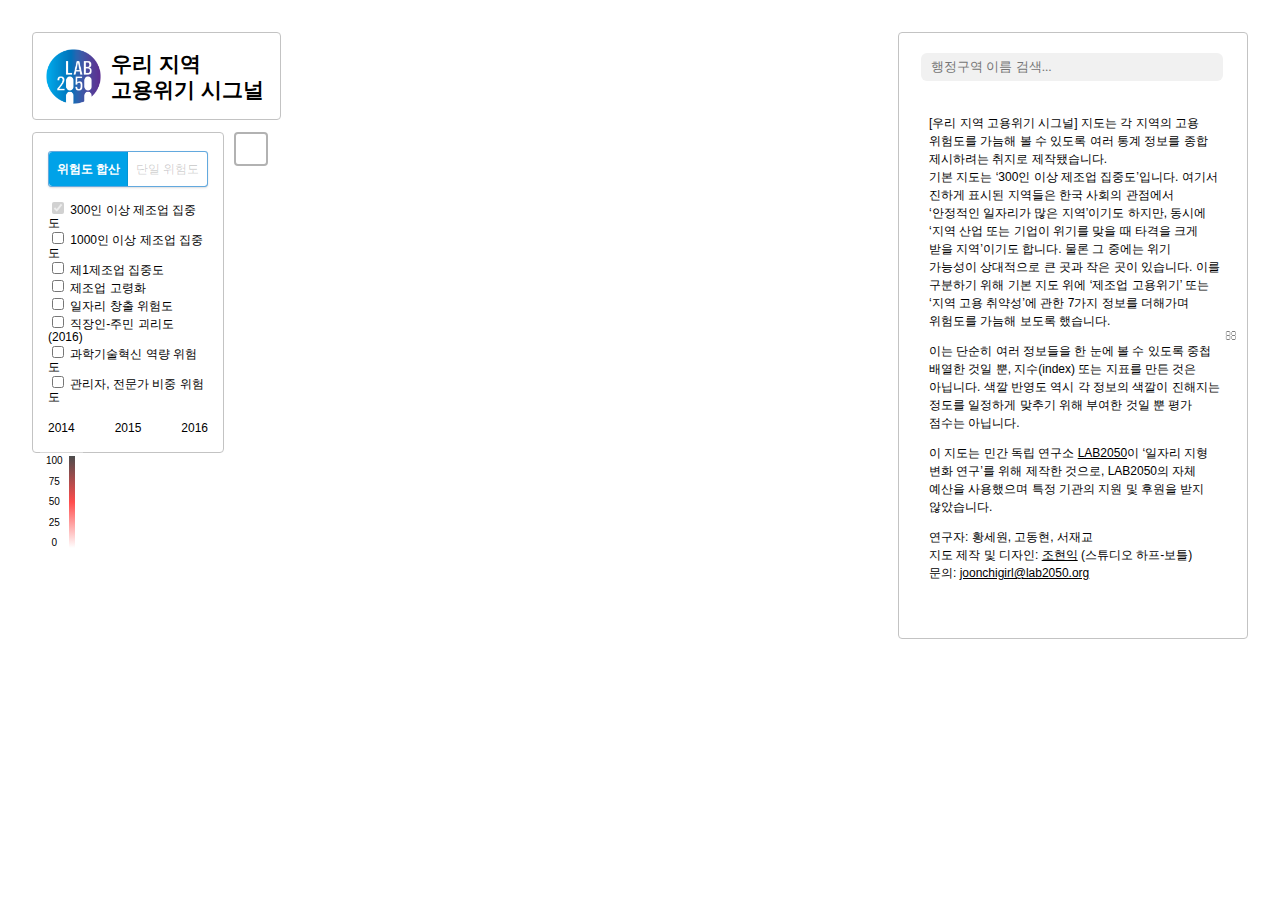
==== index.html @ 28aecf94 "Update index.html" ====
<!doctype html>
<html>
<head>
	<title>우리 지역 고용위기 시그널 - LAB2050</title>

	<!-- meta tag, favicon -->
	<meta charset="utf-8">
	<meta name="viewport" content="width=device-width, initial-scale=1.0, maximum-scale=1.0, user-scalable=no" />
	<meta name="apple-mobile-web-app-capable" content="yes">
	<meta name="mobile-web-app-capable" content="yes">
	<link rel="icon" type="image/png" sizes="32x32" href="@images/favicon/favicon-32x32.png">
	<link rel="icon" type="image/png" sizes="96x96" href="@images/favicon/favicon-96x96.png">
	<link rel="icon" type="image/png" sizes="16x16" href="@images/favicon/favicon-16x16.png">

	<!-- jQuery / jQuery UI 가져오기. -->
	<script src="https://ajax.googleapis.com/ajax/libs/jquery/3.2.1/jquery.min.js"></script>
	<link rel="stylesheet" href="https://ajax.googleapis.com/ajax/libs/jqueryui/1.12.1/themes/smoothness/jquery-ui.css">
	<script src="https://ajax.googleapis.com/ajax/libs/jqueryui/1.12.1/jquery-ui.min.js"></script>
	<!-- plugin for jquery touch ui -->
	<script type="text/javascript" src="js/plugin/jquery-ui-touch-punch.js"></script>

	<!-- D3.js 가져오기. -->
	<script src="https://d3js.org/d3.v4.js"></script>

	<!-- Leaflet.js 가져오기. https://leafletjs.com -->
	<link rel="stylesheet" type="text/css" href="https://unpkg.com/leaflet@1.3.4/dist/leaflet.css" 
		integrity="sha512-puBpdR0798OZvTTbP4A8Ix/l+A4dHDD0DGqYW6RQ+9jxkRFclaxxQb/SJAWZfWAkuyeQUytO7+7N4QKrDh+drA=="
		crossorigin=""/>
		<!-- Make sure you put this AFTER Leaflet's CSS -->
	<script src="https://unpkg.com/leaflet@1.3.4/dist/leaflet.js"
		integrity="sha512-nMMmRyTVoLYqjP9hrbed9S+FzjZHW5gY1TWCHA5ckwXZBadntCNs8kEqAWdrb9O7rxbCaA4lKTIWjDXZxflOcA=="
		crossorigin=""></script>

	<!-- Leaflet Data Visualization Framework 가져오기. https://github.com/humangeo/leaflet-dvf -->
	<!-- <link rel="stylesheet" type="text/css" href="https://cdnjs.cloudflare.com/ajax/libs/leaflet-dvf/0.3.1/css/dvf.css"/> -->
	<script src="https://cdnjs.cloudflare.com/ajax/libs/leaflet-dvf/0.3.1/leaflet-dvf.js"></script>
	<!-- <script src="https://unpkg.com/jsts@1.6.1/dist/jsts.min.js"></script> -->

	<!-- importing webFonts -->
	<link rel="stylesheet" type='text/css' href="https://fonts.googleapis.com/css?family=Noto+Sans+KR">
	<link rel='stylesheet' type='text/css' href='https://spoqa.github.io/spoqa-han-sans/css/SpoqaHanSans-kr.css'>
	<link rel="stylesheet" href="https://use.fontawesome.com/releases/v5.5.0/css/all.css" integrity="sha384-B4dIYHKNBt8Bc12p+WXckhzcICo0wtJAoU8YZTY5qE0Id1GSseTk6S+L3BlXeVIU" crossorigin="anonymous">


	<!-- Semantic-UI -->
	<link rel="stylesheet" type="text/css" href="@Semantic-UI/UI-Menu-master/menu.css">
	<link rel="stylesheet" type="text/css" href="@Semantic-UI/UI-Tab-master/tab.css">
	<link rel="stylesheet" type="text/css" href="@Semantic-UI/UI-Search-master/search.css">
	<link rel="stylesheet" type="text/css" href="@Semantic-UI/UI-Checkbox-master/checkbox.css">
	<link rel="stylesheet" type="text/css" href="@Semantic-UI/UI-Icon-master/icon.css">
	<link rel="stylesheet" type="text/css" href="@Semantic-UI/UI-Modal-2.3.1/modal.css">
	<link rel="stylesheet" type="text/css" href="@Semantic-UI/UI-Dimmer-master/dimmer.css">
	<link rel="stylesheet" type="text/css" href="@Semantic-UI/UI-Transition-master/transition.css">
	<link rel="stylesheet" type="text/css" href="@Semantic-UI/UI-Table-master/table.css">
	<link rel="stylesheet" type="text/css" href="@Semantic-UI/UI-Popup-master/popup.css">

	<script type="text/javascript"  src="@Semantic-UI/UI-Tab-master/tab.js"></script>
	<script type="text/javascript"  src="@Semantic-UI/UI-Search-master/search.js"></script>
	<script type="text/javascript"  src="@Semantic-UI/UI-Checkbox-master/checkbox.js"></script>
	<script type="text/javascript"  src="@Semantic-UI/UI-Modal-2.3.1/modal.js"></script>
	<script type="text/javascript"  src="@Semantic-UI/UI-Dimmer-master/dimmer.js"></script>
	<script type="text/javascript"  src="@Semantic-UI/UI-Transition-master/transition.js"></script>
	<script type="text/javascript"  src="@Semantic-UI/UI-Popup-master/popup.js"></script>


	<!-- local json/css -->
	<link rel="stylesheet" type="text/css" href="css/style.css"/>

	<script type="text/javascript" src="@json_data/scoreLegend.js"></script>
	<script type="text/javascript" src="@json_data/skorea-map-municipal.js"></script>
	<script type="text/javascript" src="@json_data/skorea-map-province.js"></script>
	<script type="text/javascript" src="@json_data/skorea-score-2014.js"></script>
	<script type="text/javascript" src="@json_data/skorea-score-2015.js"></script>
	<script type="text/javascript" src="@json_data/skorea-score-2016.js"></script>


</head>



<body>

	<div id="map_background"></div>

	<a id="site_title" href=""><img src="@images/lab2050_colour.png"/><div>우리 지역 <br>고용위기 시그널</div></a>

	<i class="info circle icon" id="dataLegend_mapNav"></i>
	<i class="setting icon" id="mapNav_popup"></i>

	<div class="ui popup bottom right" id="mapNav">

		<div id="mapLayer">

			<div class="ui two item menu" id="mapLayer_menu">
				<a class="active item" data-tab="multiLayer" id="menu_multiLayer">위험도 합산</a>
				<a class="item" data-tab="singleLayer" id="menu_singleLayer">단일 위험도</a>
			</div>

			<div class="ui segment tab active" id="checkbox_cover" data-tab="multiLayer">
				<div class="ui checkbox disabled" id="checkUI_hiringRate_300">
					<input type="checkbox" id="check_hiringRate_300" checked="checked" disabled="disabled"> 
					<label> 300인 이상 제조업 집중도</label>
				</div>
				<div class="ui checkbox" id="checkUI_hiringRate_1000"> 
					<input type="checkbox" id="check_hiringRate_1000" > 
					<label> 1000인 이상 제조업 집중도</label>
				</div>
				<div class="ui checkbox" id="checkUI_mainIndustryPortion"> 
					<input type="checkbox" id="check_mainIndustryPortion" > 
					<label> 제1제조업 집중도</label>
				</div>
				<div class="ui checkbox" id="checkUI_rateOf20sInIndustry"> 
					<input type="checkbox" id="check_rateOf20sInIndustry" > 
					<label> 제조업 고령화</label>
				</div>
				<div class="ui checkbox" id="checkUI_industryJobCreation"> 
					<input type="checkbox" id="check_industryJobCreation" > 
					<label> 일자리 창출 위험도</label>
				</div>
				<div class="ui checkbox" id="checkUI_incomeRate"> 
					<input type="checkbox" id="check_incomeRate" > 
					<label> 직장인-주민 괴리도(2016)</label>
				</div>
				<div class="ui checkbox" id="checkUI_R_COSTII"> 
					<input type="checkbox" id="check_R_COSTII" > 
					<label> 과학기술혁신 역량 위험도</label>
				</div>
				<div class="ui checkbox" id="checkUI_expertRate"> 
					<input type="checkbox" id="check_expertRate" > 
					<label> 관리자, 전문가 비중 위험도</label>
				</div>
			</div>

			<div class="ui segment tab" id="radioButton_cover" data-tab="singleLayer">
				<div class="ui radio checkbox" id="radioUI_hiringRate_300">
					<input type="radio" name="radioButton" id="radio_hiringRate_300" checked="checked"> 
					<label> 300인 이상 제조업 집중도</label>
				</div>
				<div class="ui radio checkbox" id="radioUI_hiringRate_1000"> 
					<input type="radio" name="radioButton" id="radio_hiringRate_1000"> 
					<label> 1000인 이상 제조업 집중도</label>
				</div>
				<div class="ui radio checkbox" id="radioUI_mainIndustryPortion"> 
					<input type="radio" name="radioButton" id="radio_mainIndustryPortion"> 
					<label> 제1제조업 집중도</label>
				</div>
				<div class="ui radio checkbox" id="radioUI_rateOf20sInIndustry"> 
					<input type="radio" name="radioButton" id="radio_rateOf20sInIndustry"> 
					<label> 제조업 고령화</label>
				</div>
				<div class="ui radio checkbox" id="radioUI_industryJobCreation"> 
					<input type="radio" name="radioButton" id="radio_industryJobCreation"> 
					<label> 일자리 창출 위험도</label>
				</div>
				<div class="ui radio checkbox" id="radioUI_incomeRate"> 
					<input type="radio" name="radioButton" id="radio_incomeRate"> 
					<label> 직장인-주민 괴리도(2016)</label>
				</div>
				<div class="ui radio checkbox" id="radioUI_R_COSTII"> 
					<input type="radio" name="radioButton" id="radio_R_COSTII"> 
					<label> 과학기술혁신 역량 위험도</label>
				</div>
				<div class="ui radio checkbox" id="radioUI_expertRate"> 
					<input type="radio" name="radioButton" id="radio_expertRate"> 
					<label> 관리자, 전문가 비중 위험도</label>
				</div>
			</div>

		</div>


		<div id="mapYear">
			<div id="mapYear_slider"></div>
			<div id="year_integer">
				<div>2014</div> <div>2015</div> <div>2016</div>
			</div>
		</div>
	</div>

	<div class="scoreLegend" id="scoreLegend_multiLayer">
		<div class="score_integer">
			<div>0</div> <div>25</div> <div>50</div> <div>75</div> <div>100</div>
		</div>
		<div class="score_gradient"></div>
	</div>
	<div class="scoreLegend" id="scoreLegend_singleLayer" style="display: none;">
		<div class="score_integer">
			<div>낮은<br>위험</div> <div>높은<br>위험</div>
		</div>
		<div class="score_gradient"></div>
	</div>


	<div id="dataInfo">

		<div class="ui fluid search" id="feature_search">
			<div class="ui icon input">
				<input class="prompt" type="text" id="search_input" name="name" placeholder="행정구역 이름 검색...">
				<i class="search icon" id="search_button"></i>
			</div>
			<div class="results"></div>
		</div>
		<img id="info_gripper" src="@images/Gripper.svg">

		<div id="initialNotice">
			<p>[우리 지역 고용위기 시그널] 지도는 각 지역의 고용 위험도를 가늠해 볼 수 있도록 여러 통계 정보를 종합 제시하려는 취지로 제작됐습니다.<br>
			기본 지도는 ‘300인 이상 제조업 집중도’입니다. 여기서 진하게 표시된 지역들은 한국 사회의 관점에서 ‘안정적인 일자리가 많은 지역’이기도 하지만, 동시에 ‘지역 산업 또는 기업이 위기를 맞을 때 타격을 크게 받을 지역’이기도 합니다. 물론 그 중에는 위기 가능성이 상대적으로 큰 곳과 작은 곳이 있습니다. 이를 구분하기 위해 기본 지도 위에 ‘제조업 고용위기’ 또는 ‘지역 고용 취약성’에 관한 7가지 정보를 더해가며 위험도를 가늠해 보도록 했습니다.</p>
			<p>이는 단순히 여러 정보들을 한 눈에 볼 수 있도록 중첩 배열한 것일 뿐, 지수(index) 또는 지표를 만든 것은 아닙니다. 색깔 반영도 역시 각 정보의 색깔이 진해지는 정도를 일정하게 맞추기 위해 부여한 것일 뿐 평가 점수는 아닙니다.</p>
			<p>이 지도는 민간 독립 연구소 <a class="paragraph_link" href="https://lab2050.org/" target="_blank">LAB2050</a>이 ‘일자리 지형 변화 연구’를 위해 제작한 것으로, LAB2050의 자체 예산을 사용했으며 특정 기관의 지원 및 후원을 받지 않았습니다.
			<p>연구자: 황세원, 고동현, 서재교<br>
				지도 제작 및 디자인: <a class="paragraph_link" href="mailto:workingHyunik@gmail.com">조현익</a> (스튜디오 하프-보틀)<br>
				문의: <a class="paragraph_link" href="mailto:joonchigirl@lab2050.org">joonchigirl@lab2050.org</a></p>
		</div>

		<div class="ui top secondary pointing menu" id="nameContainer" style="display: none">
			<a class="active item" data-tab="municipal" id="municipal_name"></a>
			<a class="item" data-tab="province" id="province_name"></a>
			<a class="right item" id="cancel_selecting">✕</a>
		</div>

		<div class="ui bottom segment active tab" data-tab="municipal" id="result_municipal" style="display: none">
			<div class="basicInfo_storage" id="basicInfo_municipal">
				<div class="basicInfo" id="population_municipal"></div>
				<div class="basicInfo" id="mean_age_municipal"></div>
				<div class="basicInfo" id="workers_municipal"></div>
				<div class="basicInfo" id="mainIndustry_municipal"></div>
				<div class="basicInfo" id="factory_municipal"></div>
			</div>

			<div class="score_storage" id="result_municipal_hiringRate_300"></div>
			<div class="score_storage unlayered" id="result_municipal_hiringRate_1000"></div>
			<div class="score_storage unlayered" id="result_municipal_mainIndustryPortion"></div>
			<div class="score_storage unlayered" id="result_municipal_rateOf20sInIndustry"></div>
			<div class="score_storage unlayered" id="result_municipal_industryJobCreation"></div>
			<div class="score_storage unlayered" id="result_municipal_incomeRate"></div>
			<div class="score_storage unlayered" id="result_municipal_R_COSTII"></div>
			<div class="score_storage unlayered" id="result_municipal_expertRate"></div>

			<div id="score_municipal_total">
				<div class="scoreName">Total</div>
				<div class="score">100.0</div>
				<div class="dataValue"></div>
				<div class="dataName" id="dataLegend_municipal"><i class="info circle icon"> </i>데이터 구성 및 출처</div>
				<div id="description_additional_note"></div>
				<div id="description_municipal_total">* 이 연구는 300인 이상 대기업의 제조업 종사자가 존재하는 지역을 분석하고 있습니다. 지역 내에 해당 기업 사업체가 없을 경우, 연구대상에서 제외했습니다.</div>
			</div>
		</div>

		<div class="ui bottom segment tab" data-tab="province" id="result_province" style="display: none">
			<div class="basicInfo_storage" id="basicInfo_province">
				<div class="basicInfo" id="population_province"></div>
				<div class="basicInfo" id="mean_age_province"></div>
				<div class="basicInfo" id="workers_province"></div>
				<div class="basicInfo" id="mainIndustry_province"></div>
				<div class="basicInfo" id="factory_province"></div>
			</div>

			<div class="score_storage" id="result_province_hiringRate_300"></div>
			<div class="score_storage unlayered" id="result_province_hiringRate_1000"></div>
			<div class="score_storage unlayered" id="result_province_mainIndustryPortion"></div>
			<div class="score_storage unlayered" id="result_province_rateOf20sInIndustry"></div>
			<div class="score_storage unlayered" id="result_province_industryJobCreation"></div>
			<div class="score_storage unlayered" id="result_province_incomeRate"></div>
			<div class="score_storage unlayered" id="result_province_R_COSTII"></div>
			<div class="score_storage unlayered" id="result_province_expertRate"></div>
		</div>

		<img id="info_scrollingTop" src="@images/Scroll_down.svg">

	</div>


	<div class="ui modal" id="dataLegend_modal">
		<i class="close icon"></i>
		<div class="header">데이터 구성 및 출처<a href="https://docs.google.com/spreadsheets/d/1ta1gsoFjL3PcDjd022RgspA7RqGNz6Li9X9sbJwVMD0/edit#gid=0" target="_blank">원데이터 보기</a></div>

		<div class="scrolling content" id="modal_content">
			<div class="data_explanation">
				<p>이 지도는 시군구 단위, 연도별로 데이터를 반영했습니다. 사용된 모든 데이터는 공개적으로 접근 가능한 것입니다.</p>
				<p>① ‘일자리 창출 위험도’ 정보에 사용된 데이터는 통계청 원격프로그램 사용 승인을 통해서 확보했으며, 이 과정에서 통계청으로부터 ‘지역 간 직접 비교가 가능한 수치는 공개하지 말 것’을 요청받았기에 색깔 반영도만 표기했습니다.</p>
				<p>② ‘직장인-주민 괴리도’ 정보에 사용된 데이터는 2016년부터 집계가 시작되었으므로 2014년, 2015년 지도에도 2016년 데이터가 표시됐습니다. </p>
				<p>③ ‘과학기술혁신역량 위험도’에 사용된 데이터는 광역 단위로 반영되었습니다.</p>
				<br>데이터별 자세한 설명 및 출처, 색깔 반영도는 아래와 같습니다. 사용한 원데이터는 <a href="https://docs.google.com/spreadsheets/d/1ta1gsoFjL3PcDjd022RgspA7RqGNz6Li9X9sbJwVMD0/edit#gid=0" target="_blank">이 곳</a>에서 Google Spreadsheet로 확인할 수 있습니다.<br>
			</div>

			<div class="data_explanation" id="singleTable_30degree">
				<h1>300인 이상 제조업 집중도 (기본지도)</h1>
				<div class="explanation_line">
					<div class="explanation_title">원데이터 및 출처</div>
					<div class="explanation"> 
						300인 이상 제조업체 종사자수 / 전체 제조업체 종사자수 (시·군·자치구 기준, %)
						<div class="source">고용노동부, 사업체노동실태현황</div> 
					</div>
				</div>
				<div class="explanation_line">
					<div class="explanation_title">색상 반영도</div>
					<div class="explanation"> 
						<table class="ui unstackable celled collapsing table explanation_table">
							<thead><tr>
								<th>0%</th>
								<th>1%<br>미만</th>
								<th>~2%</th>
								<th>~3%</th>
								<th>~4%</th>
								<th>~5%</th>
								<th>~7.5%</th>
								<th>~10%</th>
								<th>~15%</th>
								<th>~20%</th>
								<th>20%<br>이상</th>
							</tr></thead> 
							<tbody><tr>
								<td style="background-color: hsl(0, 100%, 100%);">0</td>
								<td style="background-color: hsl(0, 100%, 97%);">3</td>
								<td style="background-color: hsl(0, 100%, 94%);">6</td>
								<td style="background-color: hsl(0, 100%, 91%);">9</td>
								<td style="background-color: hsl(0, 100%, 88%);">12</td>
								<td style="background-color: hsl(0, 100%, 85%);">15</td>
								<td style="background-color: hsl(0, 100%, 82%);">18</td>
								<td style="background-color: hsl(0, 100%, 79%);">21</td>
								<td style="background-color: hsl(0, 100%, 76%);">24</td>
								<td style="background-color: hsl(0, 100%, 73%);">27</td>
								<td style="background-color: hsl(0, 100%, 70%);">30</td>
							</tr></tbody> 
						</table>
					</div>
				</div>
				<div class="explanation_line">
					이 지도는 제조업 대기업 고용 의존도가 높은 지역의 고용 위험도를 보여주기 위한 것으로, 그 의존도가 높지 않은 지역의 위험도가 다른 정보들에 의해서 과다하게 나타나지 않도록 ‘300인 이상 제조업 대기업 집중도’의 색깔반영도를 다른 정보의 3배로 반영했습니다.
				</div>
			</div>

			<div class="data_explanation" id="twinTable_30degree">
				<h1>300인 이상 제조업 집중도 (기본지도)</h1>
				<div class="explanation_line">
					<div class="explanation_title">원데이터 및 출처</div>
					<div class="explanation"> 
						300인 이상 제조업체 종사자수 / 전체 제조업체 종사자수 (시·군·자치구 기준, %)
						<div class="source">고용노동부, 사업체노동실태현황</div> 
					</div>
				</div>
				<div class="explanation_line">
					<div class="explanation_title">색상 반영도</div>
					<div class="explanation"> 
						<table class="ui unstackable celled collapsing table explanation_table">
							<thead><tr>
								<th>0%</th>
								<th>1% 미만</th>
								<th>~2%</th>
								<th>~3%</th>
								<th>~4%</th>
								<th>~5%</th>
							</tr></thead> 
							<tbody><tr>
								<td style="background-color: hsl(0, 100%, 100%);">0</td>
								<td style="background-color: hsl(0, 100%, 97%);">3</td>
								<td style="background-color: hsl(0, 100%, 94%);">6</td>
								<td style="background-color: hsl(0, 100%, 91%);">9</td>
								<td style="background-color: hsl(0, 100%, 88%);">12</td>
								<td style="background-color: hsl(0, 100%, 85%);">15</td>
							</tr></tbody> 
						</table>
						<table class="ui unstackable celled collapsing table explanation_table">
							<thead><tr>
								<th>~7.5%</th>
								<th>~10%</th>
								<th>~15%</th>
								<th>~20%</th>
								<th>20% 이상</th>
							</tr></thead> 
							<tbody><tr>
								<td style="background-color: hsl(0, 100%, 82%);">18</td>
								<td style="background-color: hsl(0, 100%, 79%);">21</td>
								<td style="background-color: hsl(0, 100%, 76%);">24</td>
								<td style="background-color: hsl(0, 100%, 73%);">27</td>
								<td style="background-color: hsl(0, 100%, 70%);">30</td>
							</tr></tbody> 
						</table>
					</div>
				</div>
				<div class="explanation_line">
					이 지도는 제조업 대기업 고용 의존도가 높은 지역의 고용 위험도를 보여주기 위한 것으로, 그 의존도가 높지 않은 지역의 위험도가 다른 정보들에 의해서 과다하게 나타나지 않도록 ‘300인 이상 제조업 대기업 집중도’의 색깔반영도를 다른 정보의 3배로 반영했습니다.
				</div>
			</div>
		</div>



	</div>


	<!-- local js/css -->
	<script type="text/javascript" src="js/onLoad.js"></script>
	<script type="text/javascript" src="js/dataLegend_modal.js"></script>
	<script type="text/javascript" src="js/leaflet_script.js"></script>
	<script type="text/javascript" src="js/dataInfo.js"></script>

</body>
</html>
---- @Semantic-UI/UI-Menu-master/menu.css ----
/*
 * # Semantic - Menu
 * http://github.com/semantic-org/semantic-ui/
 *
 *
 * Copyright 2015 Contributor
 * Released under the MIT license
 * http://opensource.org/licenses/MIT
 *
 */


/*******************************
            Standard
*******************************/


/*--------------
      Menu
---------------*/

.ui.menu {
  display: -webkit-box;
  display: -ms-flexbox;
  display: flex;
  margin: 1rem 0em;
  font-family: 'Lato', 'Helvetica Neue', Arial, Helvetica, sans-serif;
  background: #FFFFFF;
  font-weight: normal;
  border: 1px solid rgba(34, 36, 38, 0.15);
  -webkit-box-shadow: 0px 1px 2px 0 rgba(34, 36, 38, 0.15);
          box-shadow: 0px 1px 2px 0 rgba(34, 36, 38, 0.15);
  border-radius: 0.28571429rem;
  min-height: 2.85714286em;
}
.ui.menu:after {
  content: '';
  display: block;
  height: 0px;
  clear: both;
  visibility: hidden;
}
.ui.menu:first-child {
  margin-top: 0rem;
}
.ui.menu:last-child {
  margin-bottom: 0rem;
}

/*--------------
    Sub-Menu
---------------*/

.ui.menu .menu {
  margin: 0em;
}
.ui.menu:not(.vertical) > .menu {
  display: -webkit-box;
  display: -ms-flexbox;
  display: flex;
}

/*--------------
      Item
---------------*/

.ui.menu:not(.vertical) .item {
  display: -webkit-box;
  display: -ms-flexbox;
  display: flex;
  -webkit-box-align: center;
      -ms-flex-align: center;
          align-items: center;
}
.ui.menu .item {
  position: relative;
  vertical-align: middle;
  line-height: 1;
  text-decoration: none;
  -webkit-tap-highlight-color: transparent;
  -webkit-box-flex: 0;
      -ms-flex: 0 0 auto;
          flex: 0 0 auto;
  -webkit-user-select: none;
     -moz-user-select: none;
      -ms-user-select: none;
          user-select: none;
  background: none;
  padding: 0.92857143em 1.14285714em;
  text-transform: none;
  color: rgba(0, 0, 0, 0.2);
  font-weight: normal;
  -webkit-transition: background 0.1s ease, color 0.1s ease, -webkit-box-shadow 0.1s ease;
  transition: background 0.1s ease, color 0.1s ease, -webkit-box-shadow 0.1s ease;
  transition: background 0.1s ease, box-shadow 0.1s ease, color 0.1s ease;
  transition: background 0.1s ease, box-shadow 0.1s ease, color 0.1s ease, -webkit-box-shadow 0.1s ease;
}
.ui.menu > .item:first-child {
  border-radius: 0.28571429rem 0px 0px 0.28571429rem;
}

/* Border */
.ui.menu .item:before {
  position: absolute;
  content: '';
  top: 0%;
  right: 0px;
  height: 100%;
  width: 1px;
  background: rgba(34, 36, 38, 0.1);
}

/*--------------
  Text Content
---------------*/

.ui.menu .text.item > *,
.ui.menu .item > a:not(.ui),
.ui.menu .item > p:only-child {
  -webkit-user-select: text;
     -moz-user-select: text;
      -ms-user-select: text;
          user-select: text;
  line-height: 1.3;
}
.ui.menu .item > p:first-child {
  margin-top: 0;
}
.ui.menu .item > p:last-child {
  margin-bottom: 0;
}

/*--------------
      Icons
---------------*/

.ui.menu .item > i.icon {
  opacity: 0.9;
  float: none;
  margin: 0em 0.35714286em 0em 0em;
}

/*--------------
     Button
---------------*/

.ui.menu:not(.vertical) .item > .button {
  position: relative;
  top: 0em;
  margin: -0.5em 0em;
  padding-bottom: 0.78571429em;
  padding-top: 0.78571429em;
  font-size: 1em;
}

/*----------------
 Grid / Container
-----------------*/

.ui.menu > .grid,
.ui.menu > .container {
  display: -webkit-box;
  display: -ms-flexbox;
  display: flex;
  -webkit-box-align: inherit;
      -ms-flex-align: inherit;
          align-items: inherit;
  -webkit-box-orient: inherit;
  -webkit-box-direction: inherit;
      -ms-flex-direction: inherit;
          flex-direction: inherit;
}

/*--------------
     Inputs
---------------*/

.ui.menu .item > .input {
  width: 100%;
}
.ui.menu:not(.vertical) .item > .input {
  position: relative;
  top: 0em;
  margin: -0.5em 0em;
}
.ui.menu .item > .input input {
  font-size: 1em;
  padding-top: 0.57142857em;
  padding-bottom: 0.57142857em;
}

/*--------------
     Header
---------------*/

.ui.menu .header.item,
.ui.vertical.menu .header.item {
  margin: 0em;
  background: '';
  text-transform: normal;
  font-weight: bold;
}
.ui.vertical.menu .item > .header:not(.ui) {
  margin: 0em 0em 0.5em;
  font-size: 1em;
  font-weight: bold;
}

/*--------------
    Dropdowns
---------------*/


/* Dropdown Icon */
.ui.menu .item > i.dropdown.icon {
  padding: 0em;
  float: right;
  margin: 0em 0em 0em 1em;
}

/* Menu */
.ui.menu .dropdown.item .menu {
  min-width: calc(100% - 1px);
  border-radius: 0em 0em 0.28571429rem 0.28571429rem;
  background: #FFFFFF;
  margin: 0em 0px 0px;
  -webkit-box-shadow: 0px 1px 3px 0px rgba(0, 0, 0, 0.08);
          box-shadow: 0px 1px 3px 0px rgba(0, 0, 0, 0.08);
  -webkit-box-orient: vertical !important;
  -webkit-box-direction: normal !important;
      -ms-flex-direction: column !important;
          flex-direction: column !important;
}

/* Menu Items */
.ui.menu .ui.dropdown .menu > .item {
  margin: 0;
  text-align: left;
  font-size: 1em !important;
  padding: 0.78571429em 1.14285714em !important;
  background: transparent !important;
  color: rgba(0, 0, 0, 0.87) !important;
  text-transform: none !important;
  font-weight: normal !important;
  -webkit-box-shadow: none !important;
          box-shadow: none !important;
  -webkit-transition: none !important;
  transition: none !important;
}
.ui.menu .ui.dropdown .menu > .item:hover {
  background: rgba(0, 0, 0, 0.05) !important;
  color: rgba(0, 0, 0, 0.95) !important;
}
.ui.menu .ui.dropdown .menu > .selected.item {
  background: rgba(0, 0, 0, 0.05) !important;
  color: rgba(0, 0, 0, 0.95) !important;
}
.ui.menu .ui.dropdown .menu > .active.item {
  background: rgba(0, 0, 0, 0.03) !important;
  font-weight: bold !important;
  color: rgba(0, 0, 0, 0.95) !important;
}
.ui.menu .ui.dropdown.item .menu .item:not(.filtered) {
  display: block;
}
.ui.menu .ui.dropdown .menu > .item .icon:not(.dropdown) {
  display: inline-block;
  font-size: 1em !important;
  float: none;
  margin: 0em 0.75em 0em 0em !important;
}

/* Secondary */
.ui.secondary.menu .dropdown.item > .menu,
.ui.text.menu .dropdown.item > .menu {
  border-radius: 0.28571429rem;
  margin-top: 0.35714286em;
}

/* Pointing */
.ui.menu .pointing.dropdown.item .menu {
  margin-top: 0.75em;
}

/* Inverted */
.ui.inverted.menu .search.dropdown.item > .search,
.ui.inverted.menu .search.dropdown.item > .text {
  color: rgba(255, 255, 255, 0.9);
}

/* Vertical */
.ui.vertical.menu .dropdown.item > .icon {
  float: right;
  content: "\f0da";
  margin-left: 1em;
}
.ui.vertical.menu .dropdown.item .menu {
  left: 100%;
  min-width: 0;
  margin: 0em 0em 0em 0em;
  -webkit-box-shadow: 0 1px 3px 0px rgba(0, 0, 0, 0.08);
          box-shadow: 0 1px 3px 0px rgba(0, 0, 0, 0.08);
  border-radius: 0em 0.28571429rem 0.28571429rem 0.28571429rem;
}
.ui.vertical.menu .dropdown.item.upward .menu {
  bottom: 0;
}
.ui.vertical.menu .dropdown.item:not(.upward) .menu {
  top: 0;
}
.ui.vertical.menu .active.dropdown.item {
  border-top-right-radius: 0em;
  border-bottom-right-radius: 0em;
}
.ui.vertical.menu .dropdown.active.item {
  -webkit-box-shadow: none;
          box-shadow: none;
}

/* Evenly Divided */
.ui.item.menu .dropdown .menu .item {
  width: 100%;
}

/*--------------
     Labels
---------------*/

.ui.menu .item > .label {
  background: #999999;
  color: #FFFFFF;
  margin-left: 1em;
  padding: 0.3em 0.78571429em;
}
.ui.vertical.menu .item > .label {
  background: #999999;
  color: #FFFFFF;
  margin-top: -0.15em;
  margin-bottom: -0.15em;
  padding: 0.3em 0.78571429em;
}
.ui.menu .item > .floating.label {
  padding: 0.3em 0.78571429em;
}

/*--------------
     Images
---------------*/

.ui.menu .item > img:not(.ui) {
  display: inline-block;
  vertical-align: middle;
  margin: -0.3em 0em;
  width: 2.5em;
}
.ui.vertical.menu .item > img:not(.ui):only-child {
  display: block;
  max-width: 100%;
  width: auto;
}


/*******************************
          Coupling
*******************************/


/*--------------
     List
---------------*/


/* Menu divider shouldnt apply */
.ui.menu .list .item:before {
  background: none !important;
}

/*--------------
     Sidebar
---------------*/


/* Show vertical dividers below last */
.ui.vertical.sidebar.menu > .item:first-child:before {
  display: block !important;
}
.ui.vertical.sidebar.menu > .item::before {
  top: auto;
  bottom: 0px;
}

/*--------------
    Container
---------------*/

@media only screen and (max-width: 767px) {
  .ui.menu > .ui.container {
    width: 100% !important;
    margin-left: 0em !important;
    margin-right: 0em !important;
  }
}
@media only screen and (min-width: 768px) {
  .ui.menu:not(.secondary):not(.text):not(.tabular):not(.borderless) > .container > .item:not(.right):not(.borderless):first-child {
    border-left: 1px solid rgba(34, 36, 38, 0.1);
  }
}


/*******************************
             States
*******************************/


/*--------------
      Hover
---------------*/

.ui.link.menu .item:hover,
.ui.menu .dropdown.item:hover,
.ui.menu .link.item:hover,
.ui.menu a.item:hover {
  cursor: pointer;
  background: rgba(0, 0, 0, 0.03);
  color: rgba(0, 0, 0, 0.95);
}

/*--------------
     Pressed
---------------*/

.ui.link.menu .item:active,
.ui.menu .link.item:active,
.ui.menu a.item:active {
  background: rgba(0, 0, 0, 0.03);
  color: rgba(0, 0, 0, 0.95);
}

/*--------------
     Active
---------------*/

.ui.menu .active.item {
  background: rgba(0, 0, 0, 0.05);
  color: rgba(0, 0, 0, 0.95);
  font-weight: normal;
  -webkit-box-shadow: none;
          box-shadow: none;
}
.ui.menu .active.item > i.icon {
  opacity: 1;
}

/*--------------
  Active Hover
---------------*/

.ui.menu .active.item:hover,
.ui.vertical.menu .active.item:hover {
  background-color: rgba(0, 0, 0, 0.05);
  color: rgba(0, 0, 0, 0.95);
}

/*--------------
     Disabled
---------------*/

.ui.menu .item.disabled,
.ui.menu .item.disabled:hover {
  cursor: default !important;
  background-color: transparent !important;
  color: rgba(40, 40, 40, 0.3) !important;
}


/*******************************
             Types
*******************************/


/*------------------
Floated Menu / Item
-------------------*/


/* Left Floated */
.ui.menu:not(.vertical) .left.item,
.ui.menu:not(.vertical) :not(.dropdown) > .left.menu {
  display: -webkit-box;
  display: -ms-flexbox;
  display: flex;
  margin-right: auto !important;
}

/* Right Floated */
.ui.menu:not(.vertical) .right.item,
.ui.menu:not(.vertical) .right.menu {
  display: -webkit-box;
  display: -ms-flexbox;
  display: flex;
  margin-left: auto !important;
}

/* Swapped Borders */
.ui.menu .right.item::before,
.ui.menu .right.menu > .item::before {
  right: auto;
  left: 0;
}

/*--------------
    Vertical
---------------*/

.ui.vertical.menu {
  display: block;
  -webkit-box-orient: vertical;
  -webkit-box-direction: normal;
      -ms-flex-direction: column;
          flex-direction: column;
  background: #FFFFFF;
  -webkit-box-shadow: 0px 1px 2px 0 rgba(34, 36, 38, 0.15);
          box-shadow: 0px 1px 2px 0 rgba(34, 36, 38, 0.15);
}

/*--- Item ---*/

.ui.vertical.menu .item {
  display: block;
  background: none;
  border-top: none;
  border-right: none;
}
.ui.vertical.menu > .item:first-child {
  border-radius: 0.28571429rem 0.28571429rem 0px 0px;
}
.ui.vertical.menu > .item:last-child {
  border-radius: 0px 0px 0.28571429rem 0.28571429rem;
}

/*--- Label ---*/

.ui.vertical.menu .item > .label {
  float: right;
  text-align: center;
}

/*--- Icon ---*/

.ui.vertical.menu .item > i.icon {
  width: 1.18em;
  float: right;
  margin: 0em 0em 0em 0.5em;
}
.ui.vertical.menu .item > .label + i.icon {
  float: none;
  margin: 0em 0.5em 0em 0em;
}

/*--- Border ---*/

.ui.vertical.menu .item:before {
  position: absolute;
  content: '';
  top: 0%;
  left: 0px;
  width: 100%;
  height: 1px;
  background: rgba(34, 36, 38, 0.1);
}
.ui.vertical.menu .item:first-child:before {
  display: none !important;
}

/*--- Sub Menu ---*/

.ui.vertical.menu .item > .menu {
  margin: 0.5em -1.14285714em 0em;
}
.ui.vertical.menu .menu .item {
  background: none;
  padding: 0.5em 1.33333333em;
  font-size: 0.85714286em;
  color: rgba(0, 0, 0, 0.5);
}
.ui.vertical.menu .item .menu a.item:hover,
.ui.vertical.menu .item .menu .link.item:hover {
  color: rgba(0, 0, 0, 0.85);
}
.ui.vertical.menu .menu .item:before {
  display: none;
}

/* Vertical Active */
.ui.vertical.menu .active.item {
  background: rgba(0, 0, 0, 0.05);
  border-radius: 0em;
  -webkit-box-shadow: none;
          box-shadow: none;
}
.ui.vertical.menu > .active.item:first-child {
  border-radius: 0.28571429rem 0.28571429rem 0em 0em;
}
.ui.vertical.menu > .active.item:last-child {
  border-radius: 0em 0em 0.28571429rem 0.28571429rem;
}
.ui.vertical.menu > .active.item:only-child {
  border-radius: 0.28571429rem;
}
.ui.vertical.menu .active.item .menu .active.item {
  border-left: none;
}
.ui.vertical.menu .item .menu .active.item {
  background-color: transparent;
  font-weight: bold;
  color: rgba(0, 0, 0, 0.95);
}

/*--------------
     Tabular
---------------*/

.ui.tabular.menu {
  border-radius: 0em;
  -webkit-box-shadow: none !important;
          box-shadow: none !important;
  border: none;
  background: none transparent;
  border-bottom: 1px solid #D4D4D5;
}
.ui.tabular.fluid.menu {
  width: calc(100% +  2px ) !important;
}
.ui.tabular.menu .item {
  background: transparent;
  border-bottom: none;
  border-left: 1px solid transparent;
  border-right: 1px solid transparent;
  border-top: 2px solid transparent;
  padding: 0.92857143em 1.42857143em;
  color: rgba(0, 0, 0, 0.87);
}
.ui.tabular.menu .item:before {
  display: none;
}

/* Hover */
.ui.tabular.menu .item:hover {
  background-color: transparent;
  color: rgba(0, 0, 0, 0.8);
}

/* Active */
.ui.tabular.menu .active.item {
  background: none #FFFFFF;
  color: rgba(0, 0, 0, 0.95);
  border-top-width: 1px;
  border-color: #D4D4D5;
  font-weight: bold;
  margin-bottom: -1px;
  -webkit-box-shadow: none;
          box-shadow: none;
  border-radius: 0.28571429rem 0.28571429rem 0px 0px !important;
}

/* Coupling with segment for attachment */
.ui.tabular.menu + .attached:not(.top).segment,
.ui.tabular.menu + .attached:not(.top).segment + .attached:not(.top).segment {
  border-top: none;
  margin-left: 0px;
  margin-top: 0px;
  margin-right: 0px;
  width: 100%;
}
.top.attached.segment + .ui.bottom.tabular.menu {
  position: relative;
  width: calc(100% +  2px );
  left: -1px;
}

/* Bottom Vertical Tabular */
.ui.bottom.tabular.menu {
  background: none transparent;
  border-radius: 0em;
  -webkit-box-shadow: none !important;
          box-shadow: none !important;
  border-bottom: none;
  border-top: 1px solid #D4D4D5;
}
.ui.bottom.tabular.menu .item {
  background: none;
  border-left: 1px solid transparent;
  border-right: 1px solid transparent;
  border-bottom: 1px solid transparent;
  border-top: none;
}
.ui.bottom.tabular.menu .active.item {
  background: none #FFFFFF;
  color: rgba(0, 0, 0, 0.95);
  border-color: #D4D4D5;
  margin: -1px 0px 0px 0px;
  border-radius: 0px 0px 0.28571429rem 0.28571429rem !important;
}

/* Vertical Tabular (Left) */
.ui.vertical.tabular.menu {
  background: none transparent;
  border-radius: 0em;
  -webkit-box-shadow: none !important;
          box-shadow: none !important;
  border-bottom: none;
  border-right: 1px solid #D4D4D5;
}
.ui.vertical.tabular.menu .item {
  background: none;
  border-left: 1px solid transparent;
  border-bottom: 1px solid transparent;
  border-top: 1px solid transparent;
  border-right: none;
}
.ui.vertical.tabular.menu .active.item {
  background: none #FFFFFF;
  color: rgba(0, 0, 0, 0.95);
  border-color: #D4D4D5;
  margin: 0px -1px 0px 0px;
  border-radius: 0.28571429rem 0px 0px 0.28571429rem !important;
}

/* Vertical Right Tabular */
.ui.vertical.right.tabular.menu {
  background: none transparent;
  border-radius: 0em;
  -webkit-box-shadow: none !important;
          box-shadow: none !important;
  border-bottom: none;
  border-right: none;
  border-left: 1px solid #D4D4D5;
}
.ui.vertical.right.tabular.menu .item {
  background: none;
  border-right: 1px solid transparent;
  border-bottom: 1px solid transparent;
  border-top: 1px solid transparent;
  border-left: none;
}
.ui.vertical.right.tabular.menu .active.item {
  background: none #FFFFFF;
  color: rgba(0, 0, 0, 0.95);
  border-color: #D4D4D5;
  margin: 0px 0px 0px -1px;
  border-radius: 0px 0.28571429rem 0.28571429rem 0px !important;
}

/* Dropdown */
.ui.tabular.menu .active.dropdown.item {
  margin-bottom: 0px;
  border-left: 1px solid transparent;
  border-right: 1px solid transparent;
  border-top: 2px solid transparent;
  border-bottom: none;
}

/*--------------
   Pagination
---------------*/

.ui.pagination.menu {
  margin: 0em;
  display: -webkit-inline-box;
  display: -ms-inline-flexbox;
  display: inline-flex;
  vertical-align: middle;
}
.ui.pagination.menu .item:last-child {
  border-radius: 0em 0.28571429rem 0.28571429rem 0em;
}
.ui.compact.menu .item:last-child {
  border-radius: 0em 0.28571429rem 0.28571429rem 0em;
}
.ui.pagination.menu .item:last-child:before {
  display: none;
}
.ui.pagination.menu .item {
  min-width: 3em;
  text-align: center;
}
.ui.pagination.menu .icon.item i.icon {
  vertical-align: top;
}

/* Active */
.ui.pagination.menu .active.item {
  border-top: none;
  padding-top: 0.92857143em;
  background-color: rgba(0, 0, 0, 0.05);
  color: rgba(0, 0, 0, 0.95);
  -webkit-box-shadow: none;
          box-shadow: none;
}

/*--------------
   Secondary
---------------*/

.ui.secondary.menu {
  background: none;
  margin-left: -0.35714286em;
  margin-right: -0.35714286em;
  border-radius: 0em;
  border: none;
  -webkit-box-shadow: none;
          box-shadow: none;
}

/* Item */
.ui.secondary.menu .item {
  -ms-flex-item-align: center;
      align-self: center;
  -webkit-box-shadow: none;
          box-shadow: none;
  border: none;
  padding: 0.78571429em 0.92857143em;
  margin: 0em 0.35714286em;
  background: none;
  -webkit-transition: color 0.1s ease;
  transition: color 0.1s ease;
  border-radius: 0.28571429rem;
}

/* No Divider */
.ui.secondary.menu .item:before {
  display: none !important;
}

/* Header */
.ui.secondary.menu .header.item {
  border-radius: 0em;
  border-right: none;
  background: none transparent;
}

/* Image */
.ui.secondary.menu .item > img:not(.ui) {
  margin: 0em;
}

/* Hover */
.ui.secondary.menu .dropdown.item:hover,
.ui.secondary.menu .link.item:hover,
.ui.secondary.menu a.item:hover {
  background: rgba(0, 0, 0, 0.05);
  color: rgba(0, 0, 0, 0.95);
}

/* Active */
.ui.secondary.menu .active.item {
  -webkit-box-shadow: none;
          box-shadow: none;
  background: rgba(0, 0, 0, 0.05);
  color: rgba(0, 0, 0, 0.95);
  border-radius: 0.28571429rem;
}

/* Active Hover */
.ui.secondary.menu .active.item:hover {
  -webkit-box-shadow: none;
          box-shadow: none;
  background: rgba(0, 0, 0, 0.05);
  color: rgba(0, 0, 0, 0.95);
}

/* Inverted */
.ui.secondary.inverted.menu .link.item,
.ui.secondary.inverted.menu a.item {
  color: rgba(255, 255, 255, 0.7) !important;
}
.ui.secondary.inverted.menu .dropdown.item:hover,
.ui.secondary.inverted.menu .link.item:hover,
.ui.secondary.inverted.menu a.item:hover {
  background: rgba(255, 255, 255, 0.08);
  color: #ffffff !important;
}
.ui.secondary.inverted.menu .active.item {
  background: rgba(255, 255, 255, 0.15);
  color: #ffffff !important;
}

/* Fix item margins */
.ui.secondary.item.menu {
  margin-left: 0em;
  margin-right: 0em;
}
.ui.secondary.item.menu .item:last-child {
  margin-right: 0em;
}
.ui.secondary.attached.menu {
  -webkit-box-shadow: none;
          box-shadow: none;
}

/* Sub Menu */
.ui.vertical.secondary.menu .item:not(.dropdown) > .menu {
  margin: 0em -0.92857143em;
}
.ui.vertical.secondary.menu .item:not(.dropdown) > .menu > .item {
  margin: 0em;
  padding: 0.5em 1.33333333em;
}

/*---------------------
   Secondary Vertical
-----------------------*/

.ui.secondary.vertical.menu > .item {
  border: none;
  margin: 0em 0em 0.35714286em;
  border-radius: 0.28571429rem !important;
}
.ui.secondary.vertical.menu > .header.item {
  border-radius: 0em;
}

/* Sub Menu */
.ui.vertical.secondary.menu .item > .menu .item {
  background-color: transparent;
}

/* Inverted */
.ui.secondary.inverted.menu {
  background-color: transparent;
}

/*---------------------
   Secondary Pointing
-----------------------*/

.ui.secondary.pointing.menu {
  margin-left: 0em;
  margin-right: 0em;
  border-bottom: 2px solid rgba(34, 36, 38, 0.15);
}
.ui.secondary.pointing.menu .item {
  border-bottom-color: transparent;
  border-bottom-style: solid;
  border-radius: 0em;
  -ms-flex-item-align: end;
      align-self: flex-end;
  margin: 0em 0em -2px;
  padding: 0.85714286em 1.14285714em;
  border-bottom-width: 2px;
  -webkit-transition: color 0.1s ease;
  transition: color 0.1s ease;
}

/* Item Types */
.ui.secondary.pointing.menu .header.item {
  color: rgba(0, 0, 0, 0.85) !important;
}
.ui.secondary.pointing.menu .text.item {
  -webkit-box-shadow: none !important;
          box-shadow: none !important;
}
.ui.secondary.pointing.menu .item:after {
  display: none;
}

/* Hover */
.ui.secondary.pointing.menu .dropdown.item:hover,
.ui.secondary.pointing.menu .link.item:hover,
.ui.secondary.pointing.menu a.item:hover {
  background-color: transparent;
  color: rgba(0, 0, 0, 0.87);
}

/* Pressed */
.ui.secondary.pointing.menu .dropdown.item:active,
.ui.secondary.pointing.menu .link.item:active,
.ui.secondary.pointing.menu a.item:active {
  background-color: transparent;
  border-color: rgba(34, 36, 38, 0.15);
}

/* Active */
.ui.secondary.pointing.menu .active.item {
  background-color: transparent;
  -webkit-box-shadow: none;
          box-shadow: none;
  border-color: #1B1C1D;
  font-weight: bold;
  color: rgba(0, 0, 0, 0.95);
}

/* Active Hover */
.ui.secondary.pointing.menu .active.item:hover {
  border-color: #1B1C1D;
  color: rgba(0, 0, 0, 0.95);
}

/* Active Dropdown */
.ui.secondary.pointing.menu .active.dropdown.item {
  border-color: transparent;
}

/* Vertical Pointing */
.ui.secondary.vertical.pointing.menu {
  border-bottom-width: 0px;
  border-right-width: 2px;
  border-right-style: solid;
  border-right-color: rgba(34, 36, 38, 0.15);
}
.ui.secondary.vertical.pointing.menu .item {
  border-bottom: none;
  border-right-style: solid;
  border-right-color: transparent;
  border-radius: 0em !important;
  margin: 0em -2px 0em 0em;
  border-right-width: 2px;
}

/* Vertical Active */
.ui.secondary.vertical.pointing.menu .active.item {
  border-color: #1B1C1D;
}

/* Inverted */
.ui.secondary.inverted.pointing.menu {
  border-color: rgba(255, 255, 255, 0.1);
}
.ui.secondary.inverted.pointing.menu {
  border-width: 2px;
  border-color: rgba(34, 36, 38, 0.15);
}
.ui.secondary.inverted.pointing.menu .item {
  color: rgba(255, 255, 255, 0.9);
}
.ui.secondary.inverted.pointing.menu .header.item {
  color: #FFFFFF !important;
}

/* Hover */
.ui.secondary.inverted.pointing.menu .link.item:hover,
.ui.secondary.inverted.pointing.menu a.item:hover {
  color: rgba(0, 0, 0, 0.95);
}

/* Active */
.ui.secondary.inverted.pointing.menu .active.item {
  border-color: #FFFFFF;
  color: #ffffff;
}

/*--------------
    Text Menu
---------------*/

.ui.text.menu {
  background: none transparent;
  border-radius: 0px;
  -webkit-box-shadow: none;
          box-shadow: none;
  border: none;
  margin: 1em -0.5em;
}
.ui.text.menu .item {
  border-radius: 0px;
  -webkit-box-shadow: none;
          box-shadow: none;
  -ms-flex-item-align: center;
      align-self: center;
  margin: 0em 0em;
  padding: 0.35714286em 0.5em;
  font-weight: normal;
  color: rgba(0, 0, 0, 0.6);
  -webkit-transition: opacity 0.1s ease;
  transition: opacity 0.1s ease;
}

/* Border */
.ui.text.menu .item:before,
.ui.text.menu .menu .item:before {
  display: none !important;
}

/* Header */
.ui.text.menu .header.item {
  background-color: transparent;
  opacity: 1;
  color: rgba(0, 0, 0, 0.85);
  font-size: 0.92857143em;
  text-transform: uppercase;
  font-weight: bold;
}

/* Image */
.ui.text.menu .item > img:not(.ui) {
  margin: 0em;
}

/*--- fluid text ---*/

.ui.text.item.menu .item {
  margin: 0em;
}

/*--- vertical text ---*/

.ui.vertical.text.menu {
  margin: 1em 0em;
}
.ui.vertical.text.menu:first-child {
  margin-top: 0rem;
}
.ui.vertical.text.menu:last-child {
  margin-bottom: 0rem;
}
.ui.vertical.text.menu .item {
  margin: 0.57142857em 0em;
  padding-left: 0em;
  padding-right: 0em;
}
.ui.vertical.text.menu .item > i.icon {
  float: none;
  margin: 0em 0.35714286em 0em 0em;
}
.ui.vertical.text.menu .header.item {
  margin: 0.57142857em 0em 0.71428571em;
}

/* Vertical Sub Menu */
.ui.vertical.text.menu .item:not(.dropdown) > .menu {
  margin: 0em;
}
.ui.vertical.text.menu .item:not(.dropdown) > .menu > .item {
  margin: 0em;
  padding: 0.5em 0em;
}

/*--- hover ---*/

.ui.text.menu .item:hover {
  opacity: 1;
  background-color: transparent;
}

/*--- active ---*/

.ui.text.menu .active.item {
  background-color: transparent;
  border: none;
  -webkit-box-shadow: none;
          box-shadow: none;
  font-weight: normal;
  color: rgba(0, 0, 0, 0.95);
}

/*--- active hover ---*/

.ui.text.menu .active.item:hover {
  background-color: transparent;
}

/* Disable Bariations */
.ui.text.pointing.menu .active.item:after {
  -webkit-box-shadow: none;
          box-shadow: none;
}
.ui.text.attached.menu {
  -webkit-box-shadow: none;
          box-shadow: none;
}

/* Inverted */
.ui.inverted.text.menu,
.ui.inverted.text.menu .item,
.ui.inverted.text.menu .item:hover,
.ui.inverted.text.menu .active.item {
  background-color: transparent !important;
}

/* Fluid */
.ui.fluid.text.menu {
  margin-left: 0em;
  margin-right: 0em;
}

/*--------------
    Icon Only
---------------*/


/* Vertical Menu */
.ui.vertical.icon.menu {
  display: inline-block;
  width: auto;
}

/* Item */
.ui.icon.menu .item {
  height: auto;
  text-align: center;
  color: #1B1C1D;
}

/* Icon */
.ui.icon.menu .item > .icon:not(.dropdown) {
  margin: 0;
  opacity: 1;
}

/* Icon Gylph */
.ui.icon.menu .icon:before {
  opacity: 1;
}

/* (x) Item Icon */
.ui.menu .icon.item > .icon {
  width: auto;
  margin: 0em auto;
}

/* Vertical Icon */
.ui.vertical.icon.menu .item > .icon:not(.dropdown) {
  display: block;
  opacity: 1;
  margin: 0em auto;
  float: none;
}

/* Inverted */
.ui.inverted.icon.menu .item {
  color: #FFFFFF;
}

/*--------------
   Labeled Icon
---------------*/


/* Menu */
.ui.labeled.icon.menu {
  text-align: center;
}

/* Item */
.ui.labeled.icon.menu .item {
  min-width: 6em;
  -webkit-box-orient: vertical;
  -webkit-box-direction: normal;
      -ms-flex-direction: column;
          flex-direction: column;
}

/* Icon */
.ui.labeled.icon.menu .item > .icon:not(.dropdown) {
  height: 1em;
  display: block;
  font-size: 1.71428571em !important;
  margin: 0em auto 0.5rem !important;
}

/* Fluid */
.ui.fluid.labeled.icon.menu > .item {
  min-width: 0em;
}


/*******************************
           Variations
*******************************/


/*--------------
    Stackable
---------------*/

@media only screen and (max-width: 767px) {
  .ui.stackable.menu {
    -webkit-box-orient: vertical;
    -webkit-box-direction: normal;
        -ms-flex-direction: column;
            flex-direction: column;
  }
  .ui.stackable.menu .item {
    width: 100% !important;
  }
  .ui.stackable.menu .item:before {
    position: absolute;
    content: '';
    top: auto;
    bottom: 0px;
    left: 0px;
    width: 100%;
    height: 1px;
    background: rgba(34, 36, 38, 0.1);
  }
  .ui.stackable.menu .left.menu,
  .ui.stackable.menu .left.item {
    margin-right: 0 !important;
  }
  .ui.stackable.menu .right.menu,
  .ui.stackable.menu .right.item {
    margin-left: 0 !important;
  }
  .ui.stackable.menu .right.menu,
  .ui.stackable.menu .left.menu {
    -webkit-box-orient: vertical;
    -webkit-box-direction: normal;
        -ms-flex-direction: column;
            flex-direction: column;
  }
}

/*--------------
     Colors
---------------*/


/*--- Standard Colors  ---*/

.ui.menu .red.active.item,
.ui.red.menu .active.item {
  border-color: #DB2828 !important;
  color: #DB2828 !important;
}
.ui.menu .orange.active.item,
.ui.orange.menu .active.item {
  border-color: #F2711C !important;
  color: #F2711C !important;
}
.ui.menu .yellow.active.item,
.ui.yellow.menu .active.item {
  border-color: #FBBD08 !important;
  color: #FBBD08 !important;
}
.ui.menu .olive.active.item,
.ui.olive.menu .active.item {
  border-color: #B5CC18 !important;
  color: #B5CC18 !important;
}
.ui.menu .green.active.item,
.ui.green.menu .active.item {
  border-color: #21BA45 !important;
  color: #21BA45 !important;
}
.ui.menu .teal.active.item,
.ui.teal.menu .active.item {
  border-color: #00B5AD !important;
  color: #00B5AD !important;
}
.ui.menu .blue.active.item,
.ui.blue.menu .active.item {
  border-color: #2185D0 !important;
  color: #2185D0 !important;
}
.ui.menu .violet.active.item,
.ui.violet.menu .active.item {
  border-color: #6435C9 !important;
  color: #6435C9 !important;
}
.ui.menu .purple.active.item,
.ui.purple.menu .active.item {
  border-color: #A333C8 !important;
  color: #A333C8 !important;
}
.ui.menu .pink.active.item,
.ui.pink.menu .active.item {
  border-color: #E03997 !important;
  color: #E03997 !important;
}
.ui.menu .brown.active.item,
.ui.brown.menu .active.item {
  border-color: #A5673F !important;
  color: #A5673F !important;
}
.ui.menu .grey.active.item,
.ui.grey.menu .active.item {
  border-color: #767676 !important;
  color: #767676 !important;
}

/*--------------
    Inverted
---------------*/

.ui.inverted.menu {
  border: 0px solid transparent;
  background: #1B1C1D;
  -webkit-box-shadow: none;
          box-shadow: none;
}

/* Menu Item */
.ui.inverted.menu .item,
.ui.inverted.menu .item > a:not(.ui) {
  background: transparent;
  color: rgba(255, 255, 255, 0.9);
}
.ui.inverted.menu .item.menu {
  background: transparent;
}

/*--- Border ---*/

.ui.inverted.menu .item:before {
  background: rgba(255, 255, 255, 0.08);
}
.ui.vertical.inverted.menu .item:before {
  background: rgba(255, 255, 255, 0.08);
}

/* Sub Menu */
.ui.vertical.inverted.menu .menu .item,
.ui.vertical.inverted.menu .menu .item a:not(.ui) {
  color: rgba(255, 255, 255, 0.5);
}

/* Header */
.ui.inverted.menu .header.item {
  margin: 0em;
  background: transparent;
  -webkit-box-shadow: none;
          box-shadow: none;
}

/* Disabled */
.ui.inverted.menu .item.disabled,
.ui.inverted.menu .item.disabled:hover {
  color: rgba(225, 225, 225, 0.3);
}

/*--- Hover ---*/

.ui.link.inverted.menu .item:hover,
.ui.inverted.menu .dropdown.item:hover,
.ui.inverted.menu .link.item:hover,
.ui.inverted.menu a.item:hover {
  background: rgba(255, 255, 255, 0.08);
  color: #ffffff;
}
.ui.vertical.inverted.menu .item .menu a.item:hover,
.ui.vertical.inverted.menu .item .menu .link.item:hover {
  background: transparent;
  color: #ffffff;
}

/*--- Pressed ---*/

.ui.inverted.menu a.item:active,
.ui.inverted.menu .link.item:active {
  background: rgba(255, 255, 255, 0.08);
  color: #ffffff;
}

/*--- Active ---*/

.ui.inverted.menu .active.item {
  background: rgba(255, 255, 255, 0.15);
  color: #ffffff !important;
}
.ui.inverted.vertical.menu .item .menu .active.item {
  background: transparent;
  color: #FFFFFF;
}
.ui.inverted.pointing.menu .active.item:after {
  background: #3D3E3F !important;
  margin: 0em !important;
  -webkit-box-shadow: none !important;
          box-shadow: none !important;
  border: none !important;
}

/*--- Active Hover ---*/

.ui.inverted.menu .active.item:hover {
  background: rgba(255, 255, 255, 0.15);
  color: #FFFFFF !important;
}
.ui.inverted.pointing.menu .active.item:hover:after {
  background: #3D3E3F !important;
}

/*--------------
     Floated
---------------*/

.ui.floated.menu {
  float: left;
  margin: 0rem 0.5rem 0rem 0rem;
}
.ui.floated.menu .item:last-child:before {
  display: none;
}
.ui.right.floated.menu {
  float: right;
  margin: 0rem 0rem 0rem 0.5rem;
}

/*--------------
    Inverted
---------------*/


/* Red */
.ui.inverted.menu .red.active.item,
.ui.inverted.red.menu {
  background-color: #DB2828;
}
.ui.inverted.red.menu .item:before {
  background-color: rgba(34, 36, 38, 0.1);
}
.ui.inverted.red.menu .active.item {
  background-color: rgba(0, 0, 0, 0.1) !important;
}

/* Orange */
.ui.inverted.menu .orange.active.item,
.ui.inverted.orange.menu {
  background-color: #F2711C;
}
.ui.inverted.orange.menu .item:before {
  background-color: rgba(34, 36, 38, 0.1);
}
.ui.inverted.orange.menu .active.item {
  background-color: rgba(0, 0, 0, 0.1) !important;
}

/* Yellow */
.ui.inverted.menu .yellow.active.item,
.ui.inverted.yellow.menu {
  background-color: #FBBD08;
}
.ui.inverted.yellow.menu .item:before {
  background-color: rgba(34, 36, 38, 0.1);
}
.ui.inverted.yellow.menu .active.item {
  background-color: rgba(0, 0, 0, 0.1) !important;
}

/* Olive */
.ui.inverted.menu .olive.active.item,
.ui.inverted.olive.menu {
  background-color: #B5CC18;
}
.ui.inverted.olive.menu .item:before {
  background-color: rgba(34, 36, 38, 0.1);
}
.ui.inverted.olive.menu .active.item {
  background-color: rgba(0, 0, 0, 0.1) !important;
}

/* Green */
.ui.inverted.menu .green.active.item,
.ui.inverted.green.menu {
  background-color: #21BA45;
}
.ui.inverted.green.menu .item:before {
  background-color: rgba(34, 36, 38, 0.1);
}
.ui.inverted.green.menu .active.item {
  background-color: rgba(0, 0, 0, 0.1) !important;
}

/* Teal */
.ui.inverted.menu .teal.active.item,
.ui.inverted.teal.menu {
  background-color: #00B5AD;
}
.ui.inverted.teal.menu .item:before {
  background-color: rgba(34, 36, 38, 0.1);
}
.ui.inverted.teal.menu .active.item {
  background-color: rgba(0, 0, 0, 0.1) !important;
}

/* Blue */
.ui.inverted.menu .blue.active.item,
.ui.inverted.blue.menu {
  background-color: #2185D0;
}
.ui.inverted.blue.menu .item:before {
  background-color: rgba(34, 36, 38, 0.1);
}
.ui.inverted.blue.menu .active.item {
  background-color: rgba(0, 0, 0, 0.1) !important;
}

/* Violet */
.ui.inverted.menu .violet.active.item,
.ui.inverted.violet.menu {
  background-color: #6435C9;
}
.ui.inverted.violet.menu .item:before {
  background-color: rgba(34, 36, 38, 0.1);
}
.ui.inverted.violet.menu .active.item {
  background-color: rgba(0, 0, 0, 0.1) !important;
}

/* Purple */
.ui.inverted.menu .purple.active.item,
.ui.inverted.purple.menu {
  background-color: #A333C8;
}
.ui.inverted.purple.menu .item:before {
  background-color: rgba(34, 36, 38, 0.1);
}
.ui.inverted.purple.menu .active.item {
  background-color: rgba(0, 0, 0, 0.1) !important;
}

/* Pink */
.ui.inverted.menu .pink.active.item,
.ui.inverted.pink.menu {
  background-color: #E03997;
}
.ui.inverted.pink.menu .item:before {
  background-color: rgba(34, 36, 38, 0.1);
}
.ui.inverted.pink.menu .active.item {
  background-color: rgba(0, 0, 0, 0.1) !important;
}

/* Brown */
.ui.inverted.menu .brown.active.item,
.ui.inverted.brown.menu {
  background-color: #A5673F;
}
.ui.inverted.brown.menu .item:before {
  background-color: rgba(34, 36, 38, 0.1);
}
.ui.inverted.brown.menu .active.item {
  background-color: rgba(0, 0, 0, 0.1) !important;
}

/* Grey */
.ui.inverted.menu .grey.active.item,
.ui.inverted.grey.menu {
  background-color: #767676;
}
.ui.inverted.grey.menu .item:before {
  background-color: rgba(34, 36, 38, 0.1);
}
.ui.inverted.grey.menu .active.item {
  background-color: rgba(0, 0, 0, 0.1) !important;
}

/*--------------
     Fitted
---------------*/

.ui.fitted.menu .item,
.ui.fitted.menu .item .menu .item,
.ui.menu .fitted.item {
  padding: 0em;
}
.ui.horizontally.fitted.menu .item,
.ui.horizontally.fitted.menu .item .menu .item,
.ui.menu .horizontally.fitted.item {
  padding-top: 0.92857143em;
  padding-bottom: 0.92857143em;
}
.ui.vertically.fitted.menu .item,
.ui.vertically.fitted.menu .item .menu .item,
.ui.menu .vertically.fitted.item {
  padding-left: 1.14285714em;
  padding-right: 1.14285714em;
}

/*--------------
   Borderless
---------------*/

.ui.borderless.menu .item:before,
.ui.borderless.menu .item .menu .item:before,
.ui.menu .borderless.item:before {
  background: none !important;
}

/*-------------------
       Compact
--------------------*/

.ui.compact.menu {
  display: -webkit-inline-box;
  display: -ms-inline-flexbox;
  display: inline-flex;
  margin: 0em;
  vertical-align: middle;
}
.ui.compact.vertical.menu {
  display: inline-block;
}
.ui.compact.menu .item:last-child {
  border-radius: 0em 0.28571429rem 0.28571429rem 0em;
}
.ui.compact.menu .item:last-child:before {
  display: none;
}
.ui.compact.vertical.menu {
  width: auto !important;
}
.ui.compact.vertical.menu .item:last-child::before {
  display: block;
}

/*-------------------
        Fluid
--------------------*/

.ui.menu.fluid,
.ui.vertical.menu.fluid {
  width: 100% !important;
}

/*-------------------
      Evenly Sized
--------------------*/

.ui.item.menu,
.ui.item.menu .item {
  width: 100%;
  padding-left: 0em !important;
  padding-right: 0em !important;
  margin-left: 0em !important;
  margin-right: 0em !important;
  text-align: center;
  -webkit-box-pack: center;
      -ms-flex-pack: center;
          justify-content: center;
}
.ui.attached.item.menu {
  margin: 0em -1px !important;
}
.ui.item.menu .item:last-child:before {
  display: none;
}
.ui.menu.two.item .item {
  width: 50%;
}
.ui.menu.three.item .item {
  width: 33.333%;
}
.ui.menu.four.item .item {
  width: 25%;
}
.ui.menu.five.item .item {
  width: 20%;
}
.ui.menu.six.item .item {
  width: 16.666%;
}
.ui.menu.seven.item .item {
  width: 14.285%;
}
.ui.menu.eight.item .item {
  width: 12.500%;
}
.ui.menu.nine.item .item {
  width: 11.11%;
}
.ui.menu.ten.item .item {
  width: 10.0%;
}
.ui.menu.eleven.item .item {
  width: 9.09%;
}
.ui.menu.twelve.item .item {
  width: 8.333%;
}

/*--------------
     Fixed
---------------*/

.ui.menu.fixed {
  position: fixed;
  z-index: 101;
  margin: 0em;
  width: 100%;
}
.ui.menu.fixed,
.ui.menu.fixed .item:first-child,
.ui.menu.fixed .item:last-child {
  border-radius: 0px !important;
}
.ui.fixed.menu,
.ui[class*="top fixed"].menu {
  top: 0px;
  left: 0px;
  right: auto;
  bottom: auto;
}
.ui[class*="top fixed"].menu {
  border-top: none;
  border-left: none;
  border-right: none;
}
.ui[class*="right fixed"].menu {
  border-top: none;
  border-bottom: none;
  border-right: none;
  top: 0px;
  right: 0px;
  left: auto;
  bottom: auto;
  width: auto;
  height: 100%;
}
.ui[class*="bottom fixed"].menu {
  border-bottom: none;
  border-left: none;
  border-right: none;
  bottom: 0px;
  left: 0px;
  top: auto;
  right: auto;
}
.ui[class*="left fixed"].menu {
  border-top: none;
  border-bottom: none;
  border-left: none;
  top: 0px;
  left: 0px;
  right: auto;
  bottom: auto;
  width: auto;
  height: 100%;
}

/* Coupling with Grid */
.ui.fixed.menu + .ui.grid {
  padding-top: 2.75rem;
}

/*-------------------
       Pointing
--------------------*/

.ui.pointing.menu .item:after {
  visibility: hidden;
  position: absolute;
  content: '';
  top: 100%;
  left: 50%;
  -webkit-transform: translateX(-50%) translateY(-50%) rotate(45deg);
          transform: translateX(-50%) translateY(-50%) rotate(45deg);
  background: none;
  margin: 0.5px 0em 0em;
  width: 0.57142857em;
  height: 0.57142857em;
  border: none;
  border-bottom: 1px solid #D4D4D5;
  border-right: 1px solid #D4D4D5;
  z-index: 2;
  -webkit-transition: background 0.1s ease;
  transition: background 0.1s ease;
}
.ui.vertical.pointing.menu .item:after {
  position: absolute;
  top: 50%;
  right: 0%;
  bottom: auto;
  left: auto;
  -webkit-transform: translateX(50%) translateY(-50%) rotate(45deg);
          transform: translateX(50%) translateY(-50%) rotate(45deg);
  margin: 0em -0.5px 0em 0em;
  border: none;
  border-top: 1px solid #D4D4D5;
  border-right: 1px solid #D4D4D5;
}

/* Active */
.ui.pointing.menu .active.item:after {
  visibility: visible;
}
.ui.pointing.menu .active.dropdown.item:after {
  visibility: hidden;
}

/* Don't double up pointers */
.ui.pointing.menu .dropdown.active.item:after,
.ui.pointing.menu .active.item .menu .active.item:after {
  display: none;
}

/* Colors */
.ui.pointing.menu .active.item:hover:after {
  background-color: #F2F2F2;
}
.ui.pointing.menu .active.item:after {
  background-color: #F2F2F2;
}
.ui.pointing.menu .active.item:hover:after {
  background-color: #F2F2F2;
}
.ui.vertical.pointing.menu .active.item:hover:after {
  background-color: #F2F2F2;
}
.ui.vertical.pointing.menu .active.item:after {
  background-color: #F2F2F2;
}
.ui.vertical.pointing.menu .menu .active.item:after {
  background-color: #FFFFFF;
}

/*--------------
    Attached
---------------*/


/* Middle */
.ui.attached.menu {
  top: 0px;
  bottom: 0px;
  border-radius: 0px;
  margin: 0em -1px;
  width: calc(100% +  2px );
  max-width: calc(100% +  2px );
  -webkit-box-shadow: none;
          box-shadow: none;
}
.ui.attached + .ui.attached.menu:not(.top) {
  border-top: none;
}

/* Top */
.ui[class*="top attached"].menu {
  bottom: 0px;
  margin-bottom: 0em;
  top: 0px;
  margin-top: 1rem;
  border-radius: 0.28571429rem 0.28571429rem 0em 0em;
}
.ui.menu[class*="top attached"]:first-child {
  margin-top: 0em;
}

/* Bottom */
.ui[class*="bottom attached"].menu {
  bottom: 0px;
  margin-top: 0em;
  top: 0px;
  margin-bottom: 1rem;
  -webkit-box-shadow: 0px 1px 2px 0 rgba(34, 36, 38, 0.15), none;
          box-shadow: 0px 1px 2px 0 rgba(34, 36, 38, 0.15), none;
  border-radius: 0em 0em 0.28571429rem 0.28571429rem;
}
.ui[class*="bottom attached"].menu:last-child {
  margin-bottom: 0em;
}

/* Attached Menu Item */
.ui.top.attached.menu > .item:first-child {
  border-radius: 0.28571429rem 0em 0em 0em;
}
.ui.bottom.attached.menu > .item:first-child {
  border-radius: 0em 0em 0em 0.28571429rem;
}

/* Tabular Attached */
.ui.attached.menu:not(.tabular) {
  border: 1px solid #D4D4D5;
}
.ui.attached.inverted.menu {
  border: none;
}
.ui.attached.tabular.menu {
  margin-left: 0;
  margin-right: 0;
  width: 100%;
}

/*--------------
     Sizes
---------------*/


/* Mini */
.ui.mini.menu {
  font-size: 0.78571429rem;
}
.ui.mini.vertical.menu {
  width: 9rem;
}

/* Tiny */
.ui.tiny.menu {
  font-size: 0.85714286rem;
}
.ui.tiny.vertical.menu {
  width: 11rem;
}

/* Small */
.ui.small.menu {
  font-size: 0.92857143rem;
}
.ui.small.vertical.menu {
  width: 13rem;
}

/* Medium */
.ui.menu {
  font-size: 1rem;
}
.ui.vertical.menu {
  width: 15rem;
}

/* Large */
.ui.large.menu {
  font-size: 1.07142857rem;
}
.ui.large.vertical.menu {
  width: 18rem;
}

/* Huge */
.ui.huge.menu {
  font-size: 1.21428571rem;
}
.ui.huge.vertical.menu {
  width: 22rem;
}

/* Big */
.ui.big.menu {
  font-size: 1.14285714rem;
}
.ui.big.vertical.menu {
  width: 20rem;
}

/* Massive */
.ui.massive.menu {
  font-size: 1.28571429rem;
}
.ui.massive.vertical.menu {
  width: 25rem;
}


/*******************************
         Theme Overrides
*******************************/



/*******************************
         Site Overrides
*******************************/
---- @Semantic-UI/UI-Tab-master/tab.css ----
/*!
 * # Semantic UI 2.4.0 - Tab
 * http://github.com/semantic-org/semantic-ui/
 *
 *
 * Released under the MIT license
 * http://opensource.org/licenses/MIT
 *
 */


/*******************************
           UI Tabs
*******************************/

.ui.tab {
  display: none;
}


/*******************************
             States
*******************************/


/*--------------------
       Active
---------------------*/

.ui.tab.active,
.ui.tab.open {
  display: block;
}

/*--------------------
       Loading
---------------------*/

.ui.tab.loading {
  position: relative;
  overflow: hidden;
  display: block;
  min-height: 250px;
}
.ui.tab.loading * {
  position: relative !important;
  left: -10000px !important;
}
.ui.tab.loading:before,
.ui.tab.loading.segment:before {
  position: absolute;
  content: '';
  top: 100px;
  left: 50%;
  margin: -1.25em 0em 0em -1.25em;
  width: 2.5em;
  height: 2.5em;
  border-radius: 500rem;
  border: 0.2em solid rgba(0, 0, 0, 0.1);
}
.ui.tab.loading:after,
.ui.tab.loading.segment:after {
  position: absolute;
  content: '';
  top: 100px;
  left: 50%;
  margin: -1.25em 0em 0em -1.25em;
  width: 2.5em;
  height: 2.5em;
  -webkit-animation: button-spin 0.6s linear;
          animation: button-spin 0.6s linear;
  -webkit-animation-iteration-count: infinite;
          animation-iteration-count: infinite;
  border-radius: 500rem;
  border-color: #767676 transparent transparent;
  border-style: solid;
  border-width: 0.2em;
  -webkit-box-shadow: 0px 0px 0px 1px transparent;
          box-shadow: 0px 0px 0px 1px transparent;
}


/*******************************
         Tab Overrides
*******************************/



/*******************************
        User Overrides
*******************************/
---- @Semantic-UI/UI-Modal-2.3.1/modal.css ----
/*!
 * # Semantic UI 2.3.1 - Modal
 * http://github.com/semantic-org/semantic-ui/
 *
 *
 * Released under the MIT license
 * http://opensource.org/licenses/MIT
 *
 */


/*******************************
             Modal
*******************************/

.ui.modal {
  display: none;
  z-index: 1001;
  text-align: left;
  background: #FFFFFF;
  border: none;
  -webkit-box-shadow: 1px 3px 3px 0px rgba(0, 0, 0, 0.2), 1px 3px 15px 2px rgba(0, 0, 0, 0.2);
          box-shadow: 1px 3px 3px 0px rgba(0, 0, 0, 0.2), 1px 3px 15px 2px rgba(0, 0, 0, 0.2);
  -webkit-transform-origin: 50% 25%;
          transform-origin: 50% 25%;
  -webkit-box-flex: 0;
      -ms-flex: 0 0 auto;
          flex: 0 0 auto;
  border-radius: 0.28571429rem;
  -webkit-user-select: text;
     -moz-user-select: text;
      -ms-user-select: text;
          user-select: text;
  will-change: top, left, margin, transform, opacity;
}
.ui.modal > :first-child:not(.icon),
.ui.modal > .icon:first-child + * {
  border-top-left-radius: 0.28571429rem;
  border-top-right-radius: 0.28571429rem;
}
.ui.modal > :last-child {
  border-bottom-left-radius: 0.28571429rem;
  border-bottom-right-radius: 0.28571429rem;
}


/*******************************
            Content
*******************************/


/*--------------
     Close
---------------*/

.ui.modal > .close {
  cursor: pointer;
  position: absolute;
  top: -2.5rem;
  right: -2.5rem;
  z-index: 1;
  opacity: 0.8;
  font-size: 1.25em;
  color: #FFFFFF;
  width: 2.25rem;
  height: 2.25rem;
  padding: 0.625rem 0rem 0rem 0rem;
}
.ui.modal > .close:hover {
  opacity: 1;
}

/*--------------
     Header
---------------*/

.ui.modal > .header {
  display: block;
  font-family: 'Lato', 'Helvetica Neue', Arial, Helvetica, sans-serif;
  background: #FFFFFF;
  margin: 0em;
  padding: 1.25rem 1.5rem;
  -webkit-box-shadow: none;
          box-shadow: none;
  color: rgba(0, 0, 0, 0.85);
  border-bottom: 1px solid rgba(34, 36, 38, 0.15);
}
.ui.modal > .header:not(.ui) {
  font-size: 1.42857143rem;
  line-height: 1.28571429em;
  font-weight: bold;
}

/*--------------
     Content
---------------*/

.ui.modal > .content {
  display: block;
  width: 100%;
  font-size: 1em;
  line-height: 1.4;
  padding: 1.5rem;
  background: #FFFFFF;
}
.ui.modal > .image.content {
  display: -webkit-box;
  display: -ms-flexbox;
  display: flex;
  -webkit-box-orient: horizontal;
  -webkit-box-direction: normal;
      -ms-flex-direction: row;
          flex-direction: row;
}

/* Image */
.ui.modal > .content > .image {
  display: block;
  -webkit-box-flex: 0;
      -ms-flex: 0 1 auto;
          flex: 0 1 auto;
  width: '';
  -ms-flex-item-align: top;
      align-self: top;
}
.ui.modal > [class*="top aligned"] {
  -ms-flex-item-align: top;
      align-self: top;
}
.ui.modal > [class*="middle aligned"] {
  -ms-flex-item-align: middle;
      align-self: middle;
}
.ui.modal > [class*="stretched"] {
  -ms-flex-item-align: stretch;
      align-self: stretch;
}

/* Description */
.ui.modal > .content > .description {
  display: block;
  -webkit-box-flex: 1;
      -ms-flex: 1 0 auto;
          flex: 1 0 auto;
  min-width: 0px;
  -ms-flex-item-align: top;
      align-self: top;
}
.ui.modal > .content > .icon + .description,
.ui.modal > .content > .image + .description {
  -webkit-box-flex: 0;
      -ms-flex: 0 1 auto;
          flex: 0 1 auto;
  min-width: '';
  width: auto;
  padding-left: 2em;
}
/*rtl:ignore*/
.ui.modal > .content > .image > i.icon {
  margin: 0em;
  opacity: 1;
  width: auto;
  line-height: 1;
  font-size: 8rem;
}

/*--------------
     Actions
---------------*/

.ui.modal > .actions {
  background: #F9FAFB;
  padding: 1rem 1rem;
  border-top: 1px solid rgba(34, 36, 38, 0.15);
  text-align: right;
}
.ui.modal .actions > .button {
  margin-left: 0.75em;
}

/*-------------------
       Responsive
--------------------*/


/* Modal Width */
@media only screen and (max-width: 767px) {
  .ui.modal {
    width: 95%;
    margin: 0em 0em 0em 0em;
  }
}
@media only screen and (min-width: 768px) {
  .ui.modal {
    width: 88%;
    margin: 0em 0em 0em 0em;
  }
}
@media only screen and (min-width: 992px) {
  .ui.modal {
    width: 850px;
    margin: 0em 0em 0em 0em;
  }
}
@media only screen and (min-width: 1200px) {
  .ui.modal {
    width: 900px;
    margin: 0em 0em 0em 0em;
  }
}
@media only screen and (min-width: 1920px) {
  .ui.modal {
    width: 950px;
    margin: 0em 0em 0em 0em;
  }
}

/* Tablet and Mobile */
@media only screen and (max-width: 991px) {
  .ui.modal > .header {
    padding-right: 2.25rem;
  }
  .ui.modal > .close {
    top: 1.0535rem;
    right: 1rem;
    color: rgba(0, 0, 0, 0.87);
  }
}

/* Mobile */
@media only screen and (max-width: 767px) {
  .ui.modal > .header {
    padding: 0.75rem 1rem !important;
    padding-right: 2.25rem !important;
  }
  .ui.modal > .content {
    display: block;
    padding: 1rem !important;
  }
  .ui.modal > .close {
    top: 0.5rem !important;
    right: 0.5rem !important;
  }
  /*rtl:ignore*/
  .ui.modal .image.content {
    -webkit-box-orient: vertical;
    -webkit-box-direction: normal;
        -ms-flex-direction: column;
            flex-direction: column;
  }
  .ui.modal .content > .image {
    display: block;
    max-width: 100%;
    margin: 0em auto !important;
    text-align: center;
    padding: 0rem 0rem 1rem !important;
  }
  .ui.modal > .content > .image > i.icon {
    font-size: 5rem;
    text-align: center;
  }
  /*rtl:ignore*/
  .ui.modal .content > .description {
    display: block;
    width: 100% !important;
    margin: 0em !important;
    padding: 1rem 0rem !important;
    -webkit-box-shadow: none;
            box-shadow: none;
  }
  
/* Let Buttons Stack */
  .ui.modal > .actions {
    padding: 1rem 1rem 0rem !important;
  }
  .ui.modal .actions > .buttons,
  .ui.modal .actions > .button {
    margin-bottom: 1rem;
  }
}

/*--------------
    Coupling
---------------*/

.ui.inverted.dimmer > .ui.modal {
  -webkit-box-shadow: 1px 3px 10px 2px rgba(0, 0, 0, 0.2);
          box-shadow: 1px 3px 10px 2px rgba(0, 0, 0, 0.2);
}


/*******************************
             Types
*******************************/

.ui.basic.modal {
  background-color: transparent;
  border: none;
  border-radius: 0em;
  -webkit-box-shadow: none !important;
          box-shadow: none !important;
  color: #FFFFFF;
}
.ui.basic.modal > .header,
.ui.basic.modal > .content,
.ui.basic.modal > .actions {
  background-color: transparent;
}
.ui.basic.modal > .header {
  color: #FFFFFF;
}
.ui.basic.modal > .close {
  top: 1rem;
  right: 1.5rem;
}
.ui.inverted.dimmer > .basic.modal {
  color: rgba(0, 0, 0, 0.87);
}
.ui.inverted.dimmer > .ui.basic.modal > .header {
  color: rgba(0, 0, 0, 0.85);
}

/* Tablet and Mobile */
@media only screen and (max-width: 991px) {
  .ui.basic.modal > .close {
    color: #FFFFFF;
  }
}


/*******************************
             States
*******************************/

.ui.loading.modal {
  display: block;
  visibility: hidden;
  z-index: -1;
}
.ui.active.modal {
  display: block;
}


/*******************************
           Variations
*******************************/


/*--------------
   Top Aligned
---------------*/


/* Top Aligned Modal */
.modals.dimmer[class*="top aligned"] .modal {
  margin: 5vh auto;
}

/*--------------
    Scrolling
---------------*/


/* Scrolling Dimmer */
.scrolling.dimmable.dimmed {
  overflow: hidden;
}
.scrolling.dimmable > .dimmer {
  -webkit-box-pack: start;
      -ms-flex-pack: start;
          justify-content: flex-start;
}
.scrolling.dimmable.dimmed > .dimmer {
  overflow: auto;
  -webkit-overflow-scrolling: touch;
}
.scrolling.dimmable > .dimmer {
  position: fixed;
}
.modals.dimmer .ui.scrolling.modal {
  margin: 1rem auto !important;
}

/* Undetached Scrolling */
.scrolling.undetached.dimmable.dimmed {
  overflow: auto;
  -webkit-overflow-scrolling: touch;
}
.scrolling.undetached.dimmable.dimmed > .dimmer {
  overflow: hidden;
}
.scrolling.undetached.dimmable .ui.scrolling.modal {
  position: absolute;
  left: 50%;
  margin-top: 1rem !important;
}

/* Scrolling Content */
.ui.modal .scrolling.content {
  max-height: calc(70vh);
  overflow: auto;
}

/*--------------
   Full Screen
---------------*/

.ui.fullscreen.modal {
  width: 95% !important;
  left: 0em !important;
  margin: 1em auto;
}
.ui.fullscreen.scrolling.modal {
  left: 0em !important;
}
.ui.fullscreen.modal > .header {
  padding-right: 2.25rem;
}
.ui.fullscreen.modal > .close {
  top: 1.0535rem;
  right: 1rem;
  color: rgba(0, 0, 0, 0.87);
}

/*--------------
      Size
---------------*/

.ui.modal {
  font-size: 1rem;
}

/* Mini */
.ui.mini.modal > .header:not(.ui) {
  font-size: 1.3em;
}

/* Mini Modal Width */
@media only screen and (max-width: 767px) {
  .ui.mini.modal {
    width: 95%;
    margin: 0em 0em 0em 0em;
  }
}
@media only screen and (min-width: 768px) {
  .ui.mini.modal {
    width: 35.2%;
    margin: 0em 0em 0em 0em;
  }
}
@media only screen and (min-width: 992px) {
  .ui.mini.modal {
    width: 340px;
    margin: 0em 0em 0em 0em;
  }
}
@media only screen and (min-width: 1200px) {
  .ui.mini.modal {
    width: 360px;
    margin: 0em 0em 0em 0em;
  }
}
@media only screen and (min-width: 1920px) {
  .ui.mini.modal {
    width: 380px;
    margin: 0em 0em 0em 0em;
  }
}

/* mini */
.ui.small.modal > .header:not(.ui) {
  font-size: 1.3em;
}

/* Tiny Modal Width */
@media only screen and (max-width: 767px) {
  .ui.tiny.modal {
    width: 95%;
    margin: 0em 0em 0em 0em;
  }
}
@media only screen and (min-width: 768px) {
  .ui.tiny.modal {
    width: 52.8%;
    margin: 0em 0em 0em 0em;
  }
}
@media only screen and (min-width: 992px) {
  .ui.tiny.modal {
    width: 510px;
    margin: 0em 0em 0em 0em;
  }
}
@media only screen and (min-width: 1200px) {
  .ui.tiny.modal {
    width: 540px;
    margin: 0em 0em 0em 0em;
  }
}
@media only screen and (min-width: 1920px) {
  .ui.tiny.modal {
    width: 570px;
    margin: 0em 0em 0em 0em;
  }
}

/* Small */
.ui.small.modal > .header:not(.ui) {
  font-size: 1.3em;
}

/* Small Modal Width */
@media only screen and (max-width: 767px) {
  .ui.small.modal {
    width: 95%;
    margin: 0em 0em 0em 0em;
  }
}
@media only screen and (min-width: 768px) {
  .ui.small.modal {
    width: 70.4%;
    margin: 0em 0em 0em 0em;
  }
}
@media only screen and (min-width: 992px) {
  .ui.small.modal {
    width: 680px;
    margin: 0em 0em 0em 0em;
  }
}
@media only screen and (min-width: 1200px) {
  .ui.small.modal {
    width: 720px;
    margin: 0em 0em 0em 0em;
  }
}
@media only screen and (min-width: 1920px) {
  .ui.small.modal {
    width: 760px;
    margin: 0em 0em 0em 0em;
  }
}

/* Large Modal Width */
.ui.large.modal > .header {
  font-size: 1.6em;
}
@media only screen and (max-width: 767px) {
  .ui.large.modal {
    width: 95%;
    margin: 0em 0em 0em 0em;
  }
}
@media only screen and (min-width: 768px) {
  .ui.large.modal {
    width: 88%;
    margin: 0em 0em 0em 0em;
  }
}
@media only screen and (min-width: 992px) {
  .ui.large.modal {
    width: 1020px;
    margin: 0em 0em 0em 0em;
  }
}
@media only screen and (min-width: 1200px) {
  .ui.large.modal {
    width: 1080px;
    margin: 0em 0em 0em 0em;
  }
}
@media only screen and (min-width: 1920px) {
  .ui.large.modal {
    width: 1140px;
    margin: 0em 0em 0em 0em;
  }
}


/*******************************
         Theme Overrides
*******************************/



/*******************************
         Site Overrides
*******************************/
---- @Semantic-UI/UI-Dimmer-master/dimmer.css ----
/*!
 * # Semantic UI 2.4.0 - Dimmer
 * http://github.com/semantic-org/semantic-ui/
 *
 *
 * Released under the MIT license
 * http://opensource.org/licenses/MIT
 *
 */


/*******************************
            Dimmer
*******************************/

.dimmable:not(body) {
  position: relative;
}
.ui.dimmer {
  display: none;
  position: absolute;
  top: 0em !important;
  left: 0em !important;
  width: 100%;
  height: 100%;
  text-align: center;
  vertical-align: middle;
  padding: 1em;
  background-color: rgba(0, 0, 0, 0.85);
  opacity: 0;
  line-height: 1;
  -webkit-animation-fill-mode: both;
          animation-fill-mode: both;
  -webkit-animation-duration: 0.5s;
          animation-duration: 0.5s;
  -webkit-transition: background-color 0.5s linear;
  transition: background-color 0.5s linear;
  -webkit-box-orient: vertical;
  -webkit-box-direction: normal;
      -ms-flex-direction: column;
          flex-direction: column;
  -webkit-box-align: center;
      -ms-flex-align: center;
          align-items: center;
  -webkit-box-pack: center;
      -ms-flex-pack: center;
          justify-content: center;
  -webkit-user-select: none;
     -moz-user-select: none;
      -ms-user-select: none;
          user-select: none;
  will-change: opacity;
  z-index: 1000;
}

/* Dimmer Content */
.ui.dimmer > .content {
  -webkit-user-select: text;
     -moz-user-select: text;
      -ms-user-select: text;
          user-select: text;
  color: #FFFFFF;
}

/* Loose Coupling */
.ui.segment > .ui.dimmer {
  border-radius: inherit !important;
}

/* Scrollbars */
.ui.dimmer:not(.inverted)::-webkit-scrollbar-track {
  background: rgba(255, 255, 255, 0.1);
}
.ui.dimmer:not(.inverted)::-webkit-scrollbar-thumb {
  background: rgba(255, 255, 255, 0.25);
}
.ui.dimmer:not(.inverted)::-webkit-scrollbar-thumb:window-inactive {
  background: rgba(255, 255, 255, 0.15);
}
.ui.dimmer:not(.inverted)::-webkit-scrollbar-thumb:hover {
  background: rgba(255, 255, 255, 0.35);
}


/*******************************
            States
*******************************/


/* Animating */
.animating.dimmable:not(body),
.dimmed.dimmable:not(body) {
  overflow: hidden;
}

/* Animating / Active / Visible */
.dimmed.dimmable > .ui.animating.dimmer,
.dimmed.dimmable > .ui.visible.dimmer,
.ui.active.dimmer {
  display: -webkit-box;
  display: -ms-flexbox;
  display: flex;
  opacity: 1;
}

/* Disabled */
.ui.disabled.dimmer {
  width: 0 !important;
  height: 0 !important;
}


/*******************************
           Variations
*******************************/


/*--------------
    Legacy
---------------*/


/* Animating / Active / Visible */
.dimmed.dimmable > .ui.animating.legacy.dimmer,
.dimmed.dimmable > .ui.visible.legacy.dimmer,
.ui.active.legacy.dimmer {
  display: block;
}

/*--------------
    Alignment
---------------*/

.ui[class*="top aligned"].dimmer {
  -webkit-box-pack: start;
      -ms-flex-pack: start;
          justify-content: flex-start;
}
.ui[class*="bottom aligned"].dimmer {
  -webkit-box-pack: end;
      -ms-flex-pack: end;
          justify-content: flex-end;
}

/*--------------
      Page
---------------*/

.ui.page.dimmer {
  position: fixed;
  -webkit-transform-style: '';
          transform-style: '';
  -webkit-perspective: 2000px;
          perspective: 2000px;
  -webkit-transform-origin: center center;
          transform-origin: center center;
}
body.animating.in.dimmable,
body.dimmed.dimmable {
  overflow: hidden;
}
body.dimmable > .dimmer {
  position: fixed;
}

/*--------------
    Blurring
---------------*/

.blurring.dimmable > :not(.dimmer) {
  -webkit-filter: blur(0px) grayscale(0);
          filter: blur(0px) grayscale(0);
  -webkit-transition: 800ms -webkit-filter ease;
  transition: 800ms -webkit-filter ease;
  transition: 800ms filter ease;
  transition: 800ms filter ease, 800ms -webkit-filter ease;
}
.blurring.dimmed.dimmable > :not(.dimmer) {
  -webkit-filter: blur(5px) grayscale(0.7);
          filter: blur(5px) grayscale(0.7);
}

/* Dimmer Color */
.blurring.dimmable > .dimmer {
  background-color: rgba(0, 0, 0, 0.6);
}
.blurring.dimmable > .inverted.dimmer {
  background-color: rgba(255, 255, 255, 0.6);
}

/*--------------
    Aligned
---------------*/

.ui.dimmer > .top.aligned.content > * {
  vertical-align: top;
}
.ui.dimmer > .bottom.aligned.content > * {
  vertical-align: bottom;
}

/*--------------
    Inverted
---------------*/

.ui.inverted.dimmer {
  background-color: rgba(255, 255, 255, 0.85);
}
.ui.inverted.dimmer > .content > * {
  color: #FFFFFF;
}

/*--------------
     Simple
---------------*/


/* Displays without javascript */
.ui.simple.dimmer {
  display: block;
  overflow: hidden;
  opacity: 1;
  width: 0%;
  height: 0%;
  z-index: -100;
  background-color: rgba(0, 0, 0, 0);
}
.dimmed.dimmable > .ui.simple.dimmer {
  overflow: visible;
  opacity: 1;
  width: 100%;
  height: 100%;
  background-color: rgba(0, 0, 0, 0.85);
  z-index: 1;
}
.ui.simple.inverted.dimmer {
  background-color: rgba(255, 255, 255, 0);
}
.dimmed.dimmable > .ui.simple.inverted.dimmer {
  background-color: rgba(255, 255, 255, 0.85);
}


/*******************************
         Theme Overrides
*******************************/



/*******************************
        User Overrides
*******************************/
---- @Semantic-UI/UI-Transition-master/transition.css ----
/*!
 * # Semantic UI 2.4.0 - Transition
 * http://github.com/semantic-org/semantic-ui/
 *
 *
 * Released under the MIT license
 * http://opensource.org/licenses/MIT
 *
 */


/*******************************
          Transitions
*******************************/

.transition {
  -webkit-animation-iteration-count: 1;
          animation-iteration-count: 1;
  -webkit-animation-duration: 300ms;
          animation-duration: 300ms;
  -webkit-animation-timing-function: ease;
          animation-timing-function: ease;
  -webkit-animation-fill-mode: both;
          animation-fill-mode: both;
}


/*******************************
            States
*******************************/


/* Animating */
.animating.transition {
  -webkit-backface-visibility: hidden;
          backface-visibility: hidden;
  visibility: visible !important;
}

/* Loading */
.loading.transition {
  position: absolute;
  top: -99999px;
  left: -99999px;
}

/* Hidden */
.hidden.transition {
  display: none;
  visibility: hidden;
}

/* Visible */
.visible.transition {
  display: block !important;
  visibility: visible !important;
  
/*  backface-visibility: @backfaceVisibility;
  transform: @use3DAcceleration;*/
}
/* Disabled */
.disabled.transition {
  -webkit-animation-play-state: paused;
          animation-play-state: paused;
}


/*******************************
          Variations
*******************************/

.looping.transition {
  -webkit-animation-iteration-count: infinite;
          animation-iteration-count: infinite;
}


/*******************************
          Transitions
*******************************/

/*
  Some transitions adapted from Animate CSS
  https://github.com/daneden/animate.css

  Additional transitions adapted from Glide
  by Nick Pettit - https://github.com/nickpettit/glide
*/

/*--------------
     Browse
---------------*/

.transition.browse {
  -webkit-animation-duration: 500ms;
          animation-duration: 500ms;
}
.transition.browse.in {
  -webkit-animation-name: browseIn;
          animation-name: browseIn;
}
.transition.browse.out,
.transition.browse.left.out {
  -webkit-animation-name: browseOutLeft;
          animation-name: browseOutLeft;
}
.transition.browse.right.out {
  -webkit-animation-name: browseOutRight;
          animation-name: browseOutRight;
}

/* In */
@-webkit-keyframes browseIn {
  0% {
    -webkit-transform: scale(0.8) translateZ(0px);
            transform: scale(0.8) translateZ(0px);
    z-index: -1;
  }
  10% {
    -webkit-transform: scale(0.8) translateZ(0px);
            transform: scale(0.8) translateZ(0px);
    z-index: -1;
    opacity: 0.7;
  }
  80% {
    -webkit-transform: scale(1.05) translateZ(0px);
            transform: scale(1.05) translateZ(0px);
    opacity: 1;
    z-index: 999;
  }
  100% {
    -webkit-transform: scale(1) translateZ(0px);
            transform: scale(1) translateZ(0px);
    z-index: 999;
  }
}
@keyframes browseIn {
  0% {
    -webkit-transform: scale(0.8) translateZ(0px);
            transform: scale(0.8) translateZ(0px);
    z-index: -1;
  }
  10% {
    -webkit-transform: scale(0.8) translateZ(0px);
            transform: scale(0.8) translateZ(0px);
    z-index: -1;
    opacity: 0.7;
  }
  80% {
    -webkit-transform: scale(1.05) translateZ(0px);
            transform: scale(1.05) translateZ(0px);
    opacity: 1;
    z-index: 999;
  }
  100% {
    -webkit-transform: scale(1) translateZ(0px);
            transform: scale(1) translateZ(0px);
    z-index: 999;
  }
}

/* Out */
@-webkit-keyframes browseOutLeft {
  0% {
    z-index: 999;
    -webkit-transform: translateX(0%) rotateY(0deg) rotateX(0deg);
            transform: translateX(0%) rotateY(0deg) rotateX(0deg);
  }
  50% {
    z-index: -1;
    -webkit-transform: translateX(-105%) rotateY(35deg) rotateX(10deg) translateZ(-10px);
            transform: translateX(-105%) rotateY(35deg) rotateX(10deg) translateZ(-10px);
  }
  80% {
    opacity: 1;
  }
  100% {
    z-index: -1;
    -webkit-transform: translateX(0%) rotateY(0deg) rotateX(0deg) translateZ(-10px);
            transform: translateX(0%) rotateY(0deg) rotateX(0deg) translateZ(-10px);
    opacity: 0;
  }
}
@keyframes browseOutLeft {
  0% {
    z-index: 999;
    -webkit-transform: translateX(0%) rotateY(0deg) rotateX(0deg);
            transform: translateX(0%) rotateY(0deg) rotateX(0deg);
  }
  50% {
    z-index: -1;
    -webkit-transform: translateX(-105%) rotateY(35deg) rotateX(10deg) translateZ(-10px);
            transform: translateX(-105%) rotateY(35deg) rotateX(10deg) translateZ(-10px);
  }
  80% {
    opacity: 1;
  }
  100% {
    z-index: -1;
    -webkit-transform: translateX(0%) rotateY(0deg) rotateX(0deg) translateZ(-10px);
            transform: translateX(0%) rotateY(0deg) rotateX(0deg) translateZ(-10px);
    opacity: 0;
  }
}
@-webkit-keyframes browseOutRight {
  0% {
    z-index: 999;
    -webkit-transform: translateX(0%) rotateY(0deg) rotateX(0deg);
            transform: translateX(0%) rotateY(0deg) rotateX(0deg);
  }
  50% {
    z-index: 1;
    -webkit-transform: translateX(105%) rotateY(35deg) rotateX(10deg) translateZ(-10px);
            transform: translateX(105%) rotateY(35deg) rotateX(10deg) translateZ(-10px);
  }
  80% {
    opacity: 1;
  }
  100% {
    z-index: 1;
    -webkit-transform: translateX(0%) rotateY(0deg) rotateX(0deg) translateZ(-10px);
            transform: translateX(0%) rotateY(0deg) rotateX(0deg) translateZ(-10px);
    opacity: 0;
  }
}
@keyframes browseOutRight {
  0% {
    z-index: 999;
    -webkit-transform: translateX(0%) rotateY(0deg) rotateX(0deg);
            transform: translateX(0%) rotateY(0deg) rotateX(0deg);
  }
  50% {
    z-index: 1;
    -webkit-transform: translateX(105%) rotateY(35deg) rotateX(10deg) translateZ(-10px);
            transform: translateX(105%) rotateY(35deg) rotateX(10deg) translateZ(-10px);
  }
  80% {
    opacity: 1;
  }
  100% {
    z-index: 1;
    -webkit-transform: translateX(0%) rotateY(0deg) rotateX(0deg) translateZ(-10px);
            transform: translateX(0%) rotateY(0deg) rotateX(0deg) translateZ(-10px);
    opacity: 0;
  }
}

/*--------------
     Drop
---------------*/

.drop.transition {
  -webkit-transform-origin: top center;
          transform-origin: top center;
  -webkit-animation-duration: 400ms;
          animation-duration: 400ms;
  -webkit-animation-timing-function: cubic-bezier(0.34, 1.61, 0.7, 1);
          animation-timing-function: cubic-bezier(0.34, 1.61, 0.7, 1);
}
.drop.transition.in {
  -webkit-animation-name: dropIn;
          animation-name: dropIn;
}
.drop.transition.out {
  -webkit-animation-name: dropOut;
          animation-name: dropOut;
}

/* Drop */
@-webkit-keyframes dropIn {
  0% {
    opacity: 0;
    -webkit-transform: scale(0);
            transform: scale(0);
  }
  100% {
    opacity: 1;
    -webkit-transform: scale(1);
            transform: scale(1);
  }
}
@keyframes dropIn {
  0% {
    opacity: 0;
    -webkit-transform: scale(0);
            transform: scale(0);
  }
  100% {
    opacity: 1;
    -webkit-transform: scale(1);
            transform: scale(1);
  }
}
@-webkit-keyframes dropOut {
  0% {
    opacity: 1;
    -webkit-transform: scale(1);
            transform: scale(1);
  }
  100% {
    opacity: 0;
    -webkit-transform: scale(0);
            transform: scale(0);
  }
}
@keyframes dropOut {
  0% {
    opacity: 1;
    -webkit-transform: scale(1);
            transform: scale(1);
  }
  100% {
    opacity: 0;
    -webkit-transform: scale(0);
            transform: scale(0);
  }
}

/*--------------
      Fade
---------------*/

.transition.fade.in {
  -webkit-animation-name: fadeIn;
          animation-name: fadeIn;
}
.transition[class*="fade up"].in {
  -webkit-animation-name: fadeInUp;
          animation-name: fadeInUp;
}
.transition[class*="fade down"].in {
  -webkit-animation-name: fadeInDown;
          animation-name: fadeInDown;
}
.transition[class*="fade left"].in {
  -webkit-animation-name: fadeInLeft;
          animation-name: fadeInLeft;
}
.transition[class*="fade right"].in {
  -webkit-animation-name: fadeInRight;
          animation-name: fadeInRight;
}
.transition.fade.out {
  -webkit-animation-name: fadeOut;
          animation-name: fadeOut;
}
.transition[class*="fade up"].out {
  -webkit-animation-name: fadeOutUp;
          animation-name: fadeOutUp;
}
.transition[class*="fade down"].out {
  -webkit-animation-name: fadeOutDown;
          animation-name: fadeOutDown;
}
.transition[class*="fade left"].out {
  -webkit-animation-name: fadeOutLeft;
          animation-name: fadeOutLeft;
}
.transition[class*="fade right"].out {
  -webkit-animation-name: fadeOutRight;
          animation-name: fadeOutRight;
}

/* In */
@-webkit-keyframes fadeIn {
  0% {
    opacity: 0;
  }
  100% {
    opacity: 1;
  }
}
@keyframes fadeIn {
  0% {
    opacity: 0;
  }
  100% {
    opacity: 1;
  }
}
@-webkit-keyframes fadeInUp {
  0% {
    opacity: 0;
    -webkit-transform: translateY(10%);
            transform: translateY(10%);
  }
  100% {
    opacity: 1;
    -webkit-transform: translateY(0%);
            transform: translateY(0%);
  }
}
@keyframes fadeInUp {
  0% {
    opacity: 0;
    -webkit-transform: translateY(10%);
            transform: translateY(10%);
  }
  100% {
    opacity: 1;
    -webkit-transform: translateY(0%);
            transform: translateY(0%);
  }
}
@-webkit-keyframes fadeInDown {
  0% {
    opacity: 0;
    -webkit-transform: translateY(-10%);
            transform: translateY(-10%);
  }
  100% {
    opacity: 1;
    -webkit-transform: translateY(0%);
            transform: translateY(0%);
  }
}
@keyframes fadeInDown {
  0% {
    opacity: 0;
    -webkit-transform: translateY(-10%);
            transform: translateY(-10%);
  }
  100% {
    opacity: 1;
    -webkit-transform: translateY(0%);
            transform: translateY(0%);
  }
}
@-webkit-keyframes fadeInLeft {
  0% {
    opacity: 0;
    -webkit-transform: translateX(10%);
            transform: translateX(10%);
  }
  100% {
    opacity: 1;
    -webkit-transform: translateX(0%);
            transform: translateX(0%);
  }
}
@keyframes fadeInLeft {
  0% {
    opacity: 0;
    -webkit-transform: translateX(10%);
            transform: translateX(10%);
  }
  100% {
    opacity: 1;
    -webkit-transform: translateX(0%);
            transform: translateX(0%);
  }
}
@-webkit-keyframes fadeInRight {
  0% {
    opacity: 0;
    -webkit-transform: translateX(-10%);
            transform: translateX(-10%);
  }
  100% {
    opacity: 1;
    -webkit-transform: translateX(0%);
            transform: translateX(0%);
  }
}
@keyframes fadeInRight {
  0% {
    opacity: 0;
    -webkit-transform: translateX(-10%);
            transform: translateX(-10%);
  }
  100% {
    opacity: 1;
    -webkit-transform: translateX(0%);
            transform: translateX(0%);
  }
}

/* Out */
@-webkit-keyframes fadeOut {
  0% {
    opacity: 1;
  }
  100% {
    opacity: 0;
  }
}
@keyframes fadeOut {
  0% {
    opacity: 1;
  }
  100% {
    opacity: 0;
  }
}
@-webkit-keyframes fadeOutUp {
  0% {
    opacity: 1;
    -webkit-transform: translateY(0%);
            transform: translateY(0%);
  }
  100% {
    opacity: 0;
    -webkit-transform: translateY(5%);
            transform: translateY(5%);
  }
}
@keyframes fadeOutUp {
  0% {
    opacity: 1;
    -webkit-transform: translateY(0%);
            transform: translateY(0%);
  }
  100% {
    opacity: 0;
    -webkit-transform: translateY(5%);
            transform: translateY(5%);
  }
}
@-webkit-keyframes fadeOutDown {
  0% {
    opacity: 1;
    -webkit-transform: translateY(0%);
            transform: translateY(0%);
  }
  100% {
    opacity: 0;
    -webkit-transform: translateY(-5%);
            transform: translateY(-5%);
  }
}
@keyframes fadeOutDown {
  0% {
    opacity: 1;
    -webkit-transform: translateY(0%);
            transform: translateY(0%);
  }
  100% {
    opacity: 0;
    -webkit-transform: translateY(-5%);
            transform: translateY(-5%);
  }
}
@-webkit-keyframes fadeOutLeft {
  0% {
    opacity: 1;
    -webkit-transform: translateX(0%);
            transform: translateX(0%);
  }
  100% {
    opacity: 0;
    -webkit-transform: translateX(5%);
            transform: translateX(5%);
  }
}
@keyframes fadeOutLeft {
  0% {
    opacity: 1;
    -webkit-transform: translateX(0%);
            transform: translateX(0%);
  }
  100% {
    opacity: 0;
    -webkit-transform: translateX(5%);
            transform: translateX(5%);
  }
}
@-webkit-keyframes fadeOutRight {
  0% {
    opacity: 1;
    -webkit-transform: translateX(0%);
            transform: translateX(0%);
  }
  100% {
    opacity: 0;
    -webkit-transform: translateX(-5%);
            transform: translateX(-5%);
  }
}
@keyframes fadeOutRight {
  0% {
    opacity: 1;
    -webkit-transform: translateX(0%);
            transform: translateX(0%);
  }
  100% {
    opacity: 0;
    -webkit-transform: translateX(-5%);
            transform: translateX(-5%);
  }
}

/*--------------
     Flips
---------------*/

.flip.transition.in,
.flip.transition.out {
  -webkit-animation-duration: 600ms;
          animation-duration: 600ms;
}
.horizontal.flip.transition.in {
  -webkit-animation-name: horizontalFlipIn;
          animation-name: horizontalFlipIn;
}
.horizontal.flip.transition.out {
  -webkit-animation-name: horizontalFlipOut;
          animation-name: horizontalFlipOut;
}
.vertical.flip.transition.in {
  -webkit-animation-name: verticalFlipIn;
          animation-name: verticalFlipIn;
}
.vertical.flip.transition.out {
  -webkit-animation-name: verticalFlipOut;
          animation-name: verticalFlipOut;
}

/* In */
@-webkit-keyframes horizontalFlipIn {
  0% {
    -webkit-transform: perspective(2000px) rotateY(-90deg);
            transform: perspective(2000px) rotateY(-90deg);
    opacity: 0;
  }
  100% {
    -webkit-transform: perspective(2000px) rotateY(0deg);
            transform: perspective(2000px) rotateY(0deg);
    opacity: 1;
  }
}
@keyframes horizontalFlipIn {
  0% {
    -webkit-transform: perspective(2000px) rotateY(-90deg);
            transform: perspective(2000px) rotateY(-90deg);
    opacity: 0;
  }
  100% {
    -webkit-transform: perspective(2000px) rotateY(0deg);
            transform: perspective(2000px) rotateY(0deg);
    opacity: 1;
  }
}
@-webkit-keyframes verticalFlipIn {
  0% {
    -webkit-transform: perspective(2000px) rotateX(-90deg);
            transform: perspective(2000px) rotateX(-90deg);
    opacity: 0;
  }
  100% {
    -webkit-transform: perspective(2000px) rotateX(0deg);
            transform: perspective(2000px) rotateX(0deg);
    opacity: 1;
  }
}
@keyframes verticalFlipIn {
  0% {
    -webkit-transform: perspective(2000px) rotateX(-90deg);
            transform: perspective(2000px) rotateX(-90deg);
    opacity: 0;
  }
  100% {
    -webkit-transform: perspective(2000px) rotateX(0deg);
            transform: perspective(2000px) rotateX(0deg);
    opacity: 1;
  }
}

/* Out */
@-webkit-keyframes horizontalFlipOut {
  0% {
    -webkit-transform: perspective(2000px) rotateY(0deg);
            transform: perspective(2000px) rotateY(0deg);
    opacity: 1;
  }
  100% {
    -webkit-transform: perspective(2000px) rotateY(90deg);
            transform: perspective(2000px) rotateY(90deg);
    opacity: 0;
  }
}
@keyframes horizontalFlipOut {
  0% {
    -webkit-transform: perspective(2000px) rotateY(0deg);
            transform: perspective(2000px) rotateY(0deg);
    opacity: 1;
  }
  100% {
    -webkit-transform: perspective(2000px) rotateY(90deg);
            transform: perspective(2000px) rotateY(90deg);
    opacity: 0;
  }
}
@-webkit-keyframes verticalFlipOut {
  0% {
    -webkit-transform: perspective(2000px) rotateX(0deg);
            transform: perspective(2000px) rotateX(0deg);
    opacity: 1;
  }
  100% {
    -webkit-transform: perspective(2000px) rotateX(-90deg);
            transform: perspective(2000px) rotateX(-90deg);
    opacity: 0;
  }
}
@keyframes verticalFlipOut {
  0% {
    -webkit-transform: perspective(2000px) rotateX(0deg);
            transform: perspective(2000px) rotateX(0deg);
    opacity: 1;
  }
  100% {
    -webkit-transform: perspective(2000px) rotateX(-90deg);
            transform: perspective(2000px) rotateX(-90deg);
    opacity: 0;
  }
}

/*--------------
      Scale
---------------*/

.scale.transition.in {
  -webkit-animation-name: scaleIn;
          animation-name: scaleIn;
}
.scale.transition.out {
  -webkit-animation-name: scaleOut;
          animation-name: scaleOut;
}
@-webkit-keyframes scaleIn {
  0% {
    opacity: 0;
    -webkit-transform: scale(0.8);
            transform: scale(0.8);
  }
  100% {
    opacity: 1;
    -webkit-transform: scale(1);
            transform: scale(1);
  }
}
@keyframes scaleIn {
  0% {
    opacity: 0;
    -webkit-transform: scale(0.8);
            transform: scale(0.8);
  }
  100% {
    opacity: 1;
    -webkit-transform: scale(1);
            transform: scale(1);
  }
}

/* Out */
@-webkit-keyframes scaleOut {
  0% {
    opacity: 1;
    -webkit-transform: scale(1);
            transform: scale(1);
  }
  100% {
    opacity: 0;
    -webkit-transform: scale(0.9);
            transform: scale(0.9);
  }
}
@keyframes scaleOut {
  0% {
    opacity: 1;
    -webkit-transform: scale(1);
            transform: scale(1);
  }
  100% {
    opacity: 0;
    -webkit-transform: scale(0.9);
            transform: scale(0.9);
  }
}

/*--------------
      Fly
---------------*/


/* Inward */
.transition.fly {
  -webkit-animation-duration: 0.6s;
          animation-duration: 0.6s;
  -webkit-transition-timing-function: cubic-bezier(0.215, 0.61, 0.355, 1);
          transition-timing-function: cubic-bezier(0.215, 0.61, 0.355, 1);
}
.transition.fly.in {
  -webkit-animation-name: flyIn;
          animation-name: flyIn;
}
.transition[class*="fly up"].in {
  -webkit-animation-name: flyInUp;
          animation-name: flyInUp;
}
.transition[class*="fly down"].in {
  -webkit-animation-name: flyInDown;
          animation-name: flyInDown;
}
.transition[class*="fly left"].in {
  -webkit-animation-name: flyInLeft;
          animation-name: flyInLeft;
}
.transition[class*="fly right"].in {
  -webkit-animation-name: flyInRight;
          animation-name: flyInRight;
}

/* Outward */
.transition.fly.out {
  -webkit-animation-name: flyOut;
          animation-name: flyOut;
}
.transition[class*="fly up"].out {
  -webkit-animation-name: flyOutUp;
          animation-name: flyOutUp;
}
.transition[class*="fly down"].out {
  -webkit-animation-name: flyOutDown;
          animation-name: flyOutDown;
}
.transition[class*="fly left"].out {
  -webkit-animation-name: flyOutLeft;
          animation-name: flyOutLeft;
}
.transition[class*="fly right"].out {
  -webkit-animation-name: flyOutRight;
          animation-name: flyOutRight;
}

/* In */
@-webkit-keyframes flyIn {
  0% {
    opacity: 0;
    -webkit-transform: scale3d(0.3, 0.3, 0.3);
            transform: scale3d(0.3, 0.3, 0.3);
  }
  20% {
    -webkit-transform: scale3d(1.1, 1.1, 1.1);
            transform: scale3d(1.1, 1.1, 1.1);
  }
  40% {
    -webkit-transform: scale3d(0.9, 0.9, 0.9);
            transform: scale3d(0.9, 0.9, 0.9);
  }
  60% {
    opacity: 1;
    -webkit-transform: scale3d(1.03, 1.03, 1.03);
            transform: scale3d(1.03, 1.03, 1.03);
  }
  80% {
    -webkit-transform: scale3d(0.97, 0.97, 0.97);
            transform: scale3d(0.97, 0.97, 0.97);
  }
  100% {
    opacity: 1;
    -webkit-transform: scale3d(1, 1, 1);
            transform: scale3d(1, 1, 1);
  }
}
@keyframes flyIn {
  0% {
    opacity: 0;
    -webkit-transform: scale3d(0.3, 0.3, 0.3);
            transform: scale3d(0.3, 0.3, 0.3);
  }
  20% {
    -webkit-transform: scale3d(1.1, 1.1, 1.1);
            transform: scale3d(1.1, 1.1, 1.1);
  }
  40% {
    -webkit-transform: scale3d(0.9, 0.9, 0.9);
            transform: scale3d(0.9, 0.9, 0.9);
  }
  60% {
    opacity: 1;
    -webkit-transform: scale3d(1.03, 1.03, 1.03);
            transform: scale3d(1.03, 1.03, 1.03);
  }
  80% {
    -webkit-transform: scale3d(0.97, 0.97, 0.97);
            transform: scale3d(0.97, 0.97, 0.97);
  }
  100% {
    opacity: 1;
    -webkit-transform: scale3d(1, 1, 1);
            transform: scale3d(1, 1, 1);
  }
}
@-webkit-keyframes flyInUp {
  0% {
    opacity: 0;
    -webkit-transform: translate3d(0, 1500px, 0);
            transform: translate3d(0, 1500px, 0);
  }
  60% {
    opacity: 1;
    -webkit-transform: translate3d(0, -20px, 0);
            transform: translate3d(0, -20px, 0);
  }
  75% {
    -webkit-transform: translate3d(0, 10px, 0);
            transform: translate3d(0, 10px, 0);
  }
  90% {
    -webkit-transform: translate3d(0, -5px, 0);
            transform: translate3d(0, -5px, 0);
  }
  100% {
    -webkit-transform: translate3d(0, 0, 0);
            transform: translate3d(0, 0, 0);
  }
}
@keyframes flyInUp {
  0% {
    opacity: 0;
    -webkit-transform: translate3d(0, 1500px, 0);
            transform: translate3d(0, 1500px, 0);
  }
  60% {
    opacity: 1;
    -webkit-transform: translate3d(0, -20px, 0);
            transform: translate3d(0, -20px, 0);
  }
  75% {
    -webkit-transform: translate3d(0, 10px, 0);
            transform: translate3d(0, 10px, 0);
  }
  90% {
    -webkit-transform: translate3d(0, -5px, 0);
            transform: translate3d(0, -5px, 0);
  }
  100% {
    -webkit-transform: translate3d(0, 0, 0);
            transform: translate3d(0, 0, 0);
  }
}
@-webkit-keyframes flyInDown {
  0% {
    opacity: 0;
    -webkit-transform: translate3d(0, -1500px, 0);
            transform: translate3d(0, -1500px, 0);
  }
  60% {
    opacity: 1;
    -webkit-transform: translate3d(0, 25px, 0);
            transform: translate3d(0, 25px, 0);
  }
  75% {
    -webkit-transform: translate3d(0, -10px, 0);
            transform: translate3d(0, -10px, 0);
  }
  90% {
    -webkit-transform: translate3d(0, 5px, 0);
            transform: translate3d(0, 5px, 0);
  }
  100% {
    -webkit-transform: none;
            transform: none;
  }
}
@keyframes flyInDown {
  0% {
    opacity: 0;
    -webkit-transform: translate3d(0, -1500px, 0);
            transform: translate3d(0, -1500px, 0);
  }
  60% {
    opacity: 1;
    -webkit-transform: translate3d(0, 25px, 0);
            transform: translate3d(0, 25px, 0);
  }
  75% {
    -webkit-transform: translate3d(0, -10px, 0);
            transform: translate3d(0, -10px, 0);
  }
  90% {
    -webkit-transform: translate3d(0, 5px, 0);
            transform: translate3d(0, 5px, 0);
  }
  100% {
    -webkit-transform: none;
            transform: none;
  }
}
@-webkit-keyframes flyInLeft {
  0% {
    opacity: 0;
    -webkit-transform: translate3d(1500px, 0, 0);
            transform: translate3d(1500px, 0, 0);
  }
  60% {
    opacity: 1;
    -webkit-transform: translate3d(-25px, 0, 0);
            transform: translate3d(-25px, 0, 0);
  }
  75% {
    -webkit-transform: translate3d(10px, 0, 0);
            transform: translate3d(10px, 0, 0);
  }
  90% {
    -webkit-transform: translate3d(-5px, 0, 0);
            transform: translate3d(-5px, 0, 0);
  }
  100% {
    -webkit-transform: none;
            transform: none;
  }
}
@keyframes flyInLeft {
  0% {
    opacity: 0;
    -webkit-transform: translate3d(1500px, 0, 0);
            transform: translate3d(1500px, 0, 0);
  }
  60% {
    opacity: 1;
    -webkit-transform: translate3d(-25px, 0, 0);
            transform: translate3d(-25px, 0, 0);
  }
  75% {
    -webkit-transform: translate3d(10px, 0, 0);
            transform: translate3d(10px, 0, 0);
  }
  90% {
    -webkit-transform: translate3d(-5px, 0, 0);
            transform: translate3d(-5px, 0, 0);
  }
  100% {
    -webkit-transform: none;
            transform: none;
  }
}
@-webkit-keyframes flyInRight {
  0% {
    opacity: 0;
    -webkit-transform: translate3d(-1500px, 0, 0);
            transform: translate3d(-1500px, 0, 0);
  }
  60% {
    opacity: 1;
    -webkit-transform: translate3d(25px, 0, 0);
            transform: translate3d(25px, 0, 0);
  }
  75% {
    -webkit-transform: translate3d(-10px, 0, 0);
            transform: translate3d(-10px, 0, 0);
  }
  90% {
    -webkit-transform: translate3d(5px, 0, 0);
            transform: translate3d(5px, 0, 0);
  }
  100% {
    -webkit-transform: none;
            transform: none;
  }
}
@keyframes flyInRight {
  0% {
    opacity: 0;
    -webkit-transform: translate3d(-1500px, 0, 0);
            transform: translate3d(-1500px, 0, 0);
  }
  60% {
    opacity: 1;
    -webkit-transform: translate3d(25px, 0, 0);
            transform: translate3d(25px, 0, 0);
  }
  75% {
    -webkit-transform: translate3d(-10px, 0, 0);
            transform: translate3d(-10px, 0, 0);
  }
  90% {
    -webkit-transform: translate3d(5px, 0, 0);
            transform: translate3d(5px, 0, 0);
  }
  100% {
    -webkit-transform: none;
            transform: none;
  }
}

/* Out */
@-webkit-keyframes flyOut {
  20% {
    -webkit-transform: scale3d(0.9, 0.9, 0.9);
            transform: scale3d(0.9, 0.9, 0.9);
  }
  50%,
  55% {
    opacity: 1;
    -webkit-transform: scale3d(1.1, 1.1, 1.1);
            transform: scale3d(1.1, 1.1, 1.1);
  }
  100% {
    opacity: 0;
    -webkit-transform: scale3d(0.3, 0.3, 0.3);
            transform: scale3d(0.3, 0.3, 0.3);
  }
}
@keyframes flyOut {
  20% {
    -webkit-transform: scale3d(0.9, 0.9, 0.9);
            transform: scale3d(0.9, 0.9, 0.9);
  }
  50%,
  55% {
    opacity: 1;
    -webkit-transform: scale3d(1.1, 1.1, 1.1);
            transform: scale3d(1.1, 1.1, 1.1);
  }
  100% {
    opacity: 0;
    -webkit-transform: scale3d(0.3, 0.3, 0.3);
            transform: scale3d(0.3, 0.3, 0.3);
  }
}
@-webkit-keyframes flyOutUp {
  20% {
    -webkit-transform: translate3d(0, 10px, 0);
            transform: translate3d(0, 10px, 0);
  }
  40%,
  45% {
    opacity: 1;
    -webkit-transform: translate3d(0, -20px, 0);
            transform: translate3d(0, -20px, 0);
  }
  100% {
    opacity: 0;
    -webkit-transform: translate3d(0, 2000px, 0);
            transform: translate3d(0, 2000px, 0);
  }
}
@keyframes flyOutUp {
  20% {
    -webkit-transform: translate3d(0, 10px, 0);
            transform: translate3d(0, 10px, 0);
  }
  40%,
  45% {
    opacity: 1;
    -webkit-transform: translate3d(0, -20px, 0);
            transform: translate3d(0, -20px, 0);
  }
  100% {
    opacity: 0;
    -webkit-transform: translate3d(0, 2000px, 0);
            transform: translate3d(0, 2000px, 0);
  }
}
@-webkit-keyframes flyOutDown {
  20% {
    -webkit-transform: translate3d(0, -10px, 0);
            transform: translate3d(0, -10px, 0);
  }
  40%,
  45% {
    opacity: 1;
    -webkit-transform: translate3d(0, 20px, 0);
            transform: translate3d(0, 20px, 0);
  }
  100% {
    opacity: 0;
    -webkit-transform: translate3d(0, -2000px, 0);
            transform: translate3d(0, -2000px, 0);
  }
}
@keyframes flyOutDown {
  20% {
    -webkit-transform: translate3d(0, -10px, 0);
            transform: translate3d(0, -10px, 0);
  }
  40%,
  45% {
    opacity: 1;
    -webkit-transform: translate3d(0, 20px, 0);
            transform: translate3d(0, 20px, 0);
  }
  100% {
    opacity: 0;
    -webkit-transform: translate3d(0, -2000px, 0);
            transform: translate3d(0, -2000px, 0);
  }
}
@-webkit-keyframes flyOutRight {
  20% {
    opacity: 1;
    -webkit-transform: translate3d(20px, 0, 0);
            transform: translate3d(20px, 0, 0);
  }
  100% {
    opacity: 0;
    -webkit-transform: translate3d(-2000px, 0, 0);
            transform: translate3d(-2000px, 0, 0);
  }
}
@keyframes flyOutRight {
  20% {
    opacity: 1;
    -webkit-transform: translate3d(20px, 0, 0);
            transform: translate3d(20px, 0, 0);
  }
  100% {
    opacity: 0;
    -webkit-transform: translate3d(-2000px, 0, 0);
            transform: translate3d(-2000px, 0, 0);
  }
}
@-webkit-keyframes flyOutLeft {
  20% {
    opacity: 1;
    -webkit-transform: translate3d(-20px, 0, 0);
            transform: translate3d(-20px, 0, 0);
  }
  100% {
    opacity: 0;
    -webkit-transform: translate3d(2000px, 0, 0);
            transform: translate3d(2000px, 0, 0);
  }
}
@keyframes flyOutLeft {
  20% {
    opacity: 1;
    -webkit-transform: translate3d(-20px, 0, 0);
            transform: translate3d(-20px, 0, 0);
  }
  100% {
    opacity: 0;
    -webkit-transform: translate3d(2000px, 0, 0);
            transform: translate3d(2000px, 0, 0);
  }
}

/*--------------
     Slide
---------------*/

.transition.slide.in,
.transition[class*="slide down"].in {
  -webkit-animation-name: slideInY;
          animation-name: slideInY;
  -webkit-transform-origin: top center;
          transform-origin: top center;
}
.transition[class*="slide up"].in {
  -webkit-animation-name: slideInY;
          animation-name: slideInY;
  -webkit-transform-origin: bottom center;
          transform-origin: bottom center;
}
.transition[class*="slide left"].in {
  -webkit-animation-name: slideInX;
          animation-name: slideInX;
  -webkit-transform-origin: center right;
          transform-origin: center right;
}
.transition[class*="slide right"].in {
  -webkit-animation-name: slideInX;
          animation-name: slideInX;
  -webkit-transform-origin: center left;
          transform-origin: center left;
}
.transition.slide.out,
.transition[class*="slide down"].out {
  -webkit-animation-name: slideOutY;
          animation-name: slideOutY;
  -webkit-transform-origin: top center;
          transform-origin: top center;
}
.transition[class*="slide up"].out {
  -webkit-animation-name: slideOutY;
          animation-name: slideOutY;
  -webkit-transform-origin: bottom center;
          transform-origin: bottom center;
}
.transition[class*="slide left"].out {
  -webkit-animation-name: slideOutX;
          animation-name: slideOutX;
  -webkit-transform-origin: center right;
          transform-origin: center right;
}
.transition[class*="slide right"].out {
  -webkit-animation-name: slideOutX;
          animation-name: slideOutX;
  -webkit-transform-origin: center left;
          transform-origin: center left;
}

/* In */
@-webkit-keyframes slideInY {
  0% {
    opacity: 0;
    -webkit-transform: scaleY(0);
            transform: scaleY(0);
  }
  100% {
    opacity: 1;
    -webkit-transform: scaleY(1);
            transform: scaleY(1);
  }
}
@keyframes slideInY {
  0% {
    opacity: 0;
    -webkit-transform: scaleY(0);
            transform: scaleY(0);
  }
  100% {
    opacity: 1;
    -webkit-transform: scaleY(1);
            transform: scaleY(1);
  }
}
@-webkit-keyframes slideInX {
  0% {
    opacity: 0;
    -webkit-transform: scaleX(0);
            transform: scaleX(0);
  }
  100% {
    opacity: 1;
    -webkit-transform: scaleX(1);
            transform: scaleX(1);
  }
}
@keyframes slideInX {
  0% {
    opacity: 0;
    -webkit-transform: scaleX(0);
            transform: scaleX(0);
  }
  100% {
    opacity: 1;
    -webkit-transform: scaleX(1);
            transform: scaleX(1);
  }
}

/* Out */
@-webkit-keyframes slideOutY {
  0% {
    opacity: 1;
    -webkit-transform: scaleY(1);
            transform: scaleY(1);
  }
  100% {
    opacity: 0;
    -webkit-transform: scaleY(0);
            transform: scaleY(0);
  }
}
@keyframes slideOutY {
  0% {
    opacity: 1;
    -webkit-transform: scaleY(1);
            transform: scaleY(1);
  }
  100% {
    opacity: 0;
    -webkit-transform: scaleY(0);
            transform: scaleY(0);
  }
}
@-webkit-keyframes slideOutX {
  0% {
    opacity: 1;
    -webkit-transform: scaleX(1);
            transform: scaleX(1);
  }
  100% {
    opacity: 0;
    -webkit-transform: scaleX(0);
            transform: scaleX(0);
  }
}
@keyframes slideOutX {
  0% {
    opacity: 1;
    -webkit-transform: scaleX(1);
            transform: scaleX(1);
  }
  100% {
    opacity: 0;
    -webkit-transform: scaleX(0);
            transform: scaleX(0);
  }
}

/*--------------
     Swing
---------------*/

.transition.swing {
  -webkit-animation-duration: 800ms;
          animation-duration: 800ms;
}
.transition[class*="swing down"].in {
  -webkit-animation-name: swingInX;
          animation-name: swingInX;
  -webkit-transform-origin: top center;
          transform-origin: top center;
}
.transition[class*="swing up"].in {
  -webkit-animation-name: swingInX;
          animation-name: swingInX;
  -webkit-transform-origin: bottom center;
          transform-origin: bottom center;
}
.transition[class*="swing left"].in {
  -webkit-animation-name: swingInY;
          animation-name: swingInY;
  -webkit-transform-origin: center right;
          transform-origin: center right;
}
.transition[class*="swing right"].in {
  -webkit-animation-name: swingInY;
          animation-name: swingInY;
  -webkit-transform-origin: center left;
          transform-origin: center left;
}
.transition.swing.out,
.transition[class*="swing down"].out {
  -webkit-animation-name: swingOutX;
          animation-name: swingOutX;
  -webkit-transform-origin: top center;
          transform-origin: top center;
}
.transition[class*="swing up"].out {
  -webkit-animation-name: swingOutX;
          animation-name: swingOutX;
  -webkit-transform-origin: bottom center;
          transform-origin: bottom center;
}
.transition[class*="swing left"].out {
  -webkit-animation-name: swingOutY;
          animation-name: swingOutY;
  -webkit-transform-origin: center right;
          transform-origin: center right;
}
.transition[class*="swing right"].out {
  -webkit-animation-name: swingOutY;
          animation-name: swingOutY;
  -webkit-transform-origin: center left;
          transform-origin: center left;
}

/* In */
@-webkit-keyframes swingInX {
  0% {
    -webkit-transform: perspective(1000px) rotateX(90deg);
            transform: perspective(1000px) rotateX(90deg);
    opacity: 0;
  }
  40% {
    -webkit-transform: perspective(1000px) rotateX(-30deg);
            transform: perspective(1000px) rotateX(-30deg);
    opacity: 1;
  }
  60% {
    -webkit-transform: perspective(1000px) rotateX(15deg);
            transform: perspective(1000px) rotateX(15deg);
  }
  80% {
    -webkit-transform: perspective(1000px) rotateX(-7.5deg);
            transform: perspective(1000px) rotateX(-7.5deg);
  }
  100% {
    -webkit-transform: perspective(1000px) rotateX(0deg);
            transform: perspective(1000px) rotateX(0deg);
  }
}
@keyframes swingInX {
  0% {
    -webkit-transform: perspective(1000px) rotateX(90deg);
            transform: perspective(1000px) rotateX(90deg);
    opacity: 0;
  }
  40% {
    -webkit-transform: perspective(1000px) rotateX(-30deg);
            transform: perspective(1000px) rotateX(-30deg);
    opacity: 1;
  }
  60% {
    -webkit-transform: perspective(1000px) rotateX(15deg);
            transform: perspective(1000px) rotateX(15deg);
  }
  80% {
    -webkit-transform: perspective(1000px) rotateX(-7.5deg);
            transform: perspective(1000px) rotateX(-7.5deg);
  }
  100% {
    -webkit-transform: perspective(1000px) rotateX(0deg);
            transform: perspective(1000px) rotateX(0deg);
  }
}
@-webkit-keyframes swingInY {
  0% {
    -webkit-transform: perspective(1000px) rotateY(-90deg);
            transform: perspective(1000px) rotateY(-90deg);
    opacity: 0;
  }
  40% {
    -webkit-transform: perspective(1000px) rotateY(30deg);
            transform: perspective(1000px) rotateY(30deg);
    opacity: 1;
  }
  60% {
    -webkit-transform: perspective(1000px) rotateY(-17.5deg);
            transform: perspective(1000px) rotateY(-17.5deg);
  }
  80% {
    -webkit-transform: perspective(1000px) rotateY(7.5deg);
            transform: perspective(1000px) rotateY(7.5deg);
  }
  100% {
    -webkit-transform: perspective(1000px) rotateY(0deg);
            transform: perspective(1000px) rotateY(0deg);
  }
}
@keyframes swingInY {
  0% {
    -webkit-transform: perspective(1000px) rotateY(-90deg);
            transform: perspective(1000px) rotateY(-90deg);
    opacity: 0;
  }
  40% {
    -webkit-transform: perspective(1000px) rotateY(30deg);
            transform: perspective(1000px) rotateY(30deg);
    opacity: 1;
  }
  60% {
    -webkit-transform: perspective(1000px) rotateY(-17.5deg);
            transform: perspective(1000px) rotateY(-17.5deg);
  }
  80% {
    -webkit-transform: perspective(1000px) rotateY(7.5deg);
            transform: perspective(1000px) rotateY(7.5deg);
  }
  100% {
    -webkit-transform: perspective(1000px) rotateY(0deg);
            transform: perspective(1000px) rotateY(0deg);
  }
}

/* Out */
@-webkit-keyframes swingOutX {
  0% {
    -webkit-transform: perspective(1000px) rotateX(0deg);
            transform: perspective(1000px) rotateX(0deg);
  }
  40% {
    -webkit-transform: perspective(1000px) rotateX(-7.5deg);
            transform: perspective(1000px) rotateX(-7.5deg);
  }
  60% {
    -webkit-transform: perspective(1000px) rotateX(17.5deg);
            transform: perspective(1000px) rotateX(17.5deg);
  }
  80% {
    -webkit-transform: perspective(1000px) rotateX(-30deg);
            transform: perspective(1000px) rotateX(-30deg);
    opacity: 1;
  }
  100% {
    -webkit-transform: perspective(1000px) rotateX(90deg);
            transform: perspective(1000px) rotateX(90deg);
    opacity: 0;
  }
}
@keyframes swingOutX {
  0% {
    -webkit-transform: perspective(1000px) rotateX(0deg);
            transform: perspective(1000px) rotateX(0deg);
  }
  40% {
    -webkit-transform: perspective(1000px) rotateX(-7.5deg);
            transform: perspective(1000px) rotateX(-7.5deg);
  }
  60% {
    -webkit-transform: perspective(1000px) rotateX(17.5deg);
            transform: perspective(1000px) rotateX(17.5deg);
  }
  80% {
    -webkit-transform: perspective(1000px) rotateX(-30deg);
            transform: perspective(1000px) rotateX(-30deg);
    opacity: 1;
  }
  100% {
    -webkit-transform: perspective(1000px) rotateX(90deg);
            transform: perspective(1000px) rotateX(90deg);
    opacity: 0;
  }
}
@-webkit-keyframes swingOutY {
  0% {
    -webkit-transform: perspective(1000px) rotateY(0deg);
            transform: perspective(1000px) rotateY(0deg);
  }
  40% {
    -webkit-transform: perspective(1000px) rotateY(7.5deg);
            transform: perspective(1000px) rotateY(7.5deg);
  }
  60% {
    -webkit-transform: perspective(1000px) rotateY(-10deg);
            transform: perspective(1000px) rotateY(-10deg);
  }
  80% {
    -webkit-transform: perspective(1000px) rotateY(30deg);
            transform: perspective(1000px) rotateY(30deg);
    opacity: 1;
  }
  100% {
    -webkit-transform: perspective(1000px) rotateY(-90deg);
            transform: perspective(1000px) rotateY(-90deg);
    opacity: 0;
  }
}
@keyframes swingOutY {
  0% {
    -webkit-transform: perspective(1000px) rotateY(0deg);
            transform: perspective(1000px) rotateY(0deg);
  }
  40% {
    -webkit-transform: perspective(1000px) rotateY(7.5deg);
            transform: perspective(1000px) rotateY(7.5deg);
  }
  60% {
    -webkit-transform: perspective(1000px) rotateY(-10deg);
            transform: perspective(1000px) rotateY(-10deg);
  }
  80% {
    -webkit-transform: perspective(1000px) rotateY(30deg);
            transform: perspective(1000px) rotateY(30deg);
    opacity: 1;
  }
  100% {
    -webkit-transform: perspective(1000px) rotateY(-90deg);
            transform: perspective(1000px) rotateY(-90deg);
    opacity: 0;
  }
}

/*--------------
      Zoom
---------------*/

.transition.zoom.in {
  -webkit-animation-name: zoomIn;
          animation-name: zoomIn;
}
.transition.zoom.out {
  -webkit-animation-name: zoomOut;
          animation-name: zoomOut;
}
@-webkit-keyframes zoomIn {
  0% {
    opacity: 1;
    -webkit-transform: scale(0);
            transform: scale(0);
  }
  100% {
    opacity: 1;
    -webkit-transform: scale(1);
            transform: scale(1);
  }
}
@keyframes zoomIn {
  0% {
    opacity: 1;
    -webkit-transform: scale(0);
            transform: scale(0);
  }
  100% {
    opacity: 1;
    -webkit-transform: scale(1);
            transform: scale(1);
  }
}
@-webkit-keyframes zoomOut {
  0% {
    opacity: 1;
    -webkit-transform: scale(1);
            transform: scale(1);
  }
  100% {
    opacity: 1;
    -webkit-transform: scale(0);
            transform: scale(0);
  }
}
@keyframes zoomOut {
  0% {
    opacity: 1;
    -webkit-transform: scale(1);
            transform: scale(1);
  }
  100% {
    opacity: 1;
    -webkit-transform: scale(0);
            transform: scale(0);
  }
}


/*******************************
       Static Animations
*******************************/


/*--------------
    Emphasis
---------------*/

.flash.transition {
  -webkit-animation-duration: 750ms;
          animation-duration: 750ms;
  -webkit-animation-name: flash;
          animation-name: flash;
}
.shake.transition {
  -webkit-animation-duration: 750ms;
          animation-duration: 750ms;
  -webkit-animation-name: shake;
          animation-name: shake;
}
.bounce.transition {
  -webkit-animation-duration: 750ms;
          animation-duration: 750ms;
  -webkit-animation-name: bounce;
          animation-name: bounce;
}
.tada.transition {
  -webkit-animation-duration: 750ms;
          animation-duration: 750ms;
  -webkit-animation-name: tada;
          animation-name: tada;
}
.pulse.transition {
  -webkit-animation-duration: 500ms;
          animation-duration: 500ms;
  -webkit-animation-name: pulse;
          animation-name: pulse;
}
.jiggle.transition {
  -webkit-animation-duration: 750ms;
          animation-duration: 750ms;
  -webkit-animation-name: jiggle;
          animation-name: jiggle;
}
.transition.glow {
  -webkit-animation-duration: 2000ms;
          animation-duration: 2000ms;
  -webkit-animation-timing-function: cubic-bezier(0.19, 1, 0.22, 1);
          animation-timing-function: cubic-bezier(0.19, 1, 0.22, 1);
}
.transition.glow {
  -webkit-animation-name: glow;
          animation-name: glow;
}

/* Flash */
@-webkit-keyframes flash {
  0%,
  50%,
  100% {
    opacity: 1;
  }
  25%,
  75% {
    opacity: 0;
  }
}
@keyframes flash {
  0%,
  50%,
  100% {
    opacity: 1;
  }
  25%,
  75% {
    opacity: 0;
  }
}

/* Shake */
@-webkit-keyframes shake {
  0%,
  100% {
    -webkit-transform: translateX(0);
            transform: translateX(0);
  }
  10%,
  30%,
  50%,
  70%,
  90% {
    -webkit-transform: translateX(-10px);
            transform: translateX(-10px);
  }
  20%,
  40%,
  60%,
  80% {
    -webkit-transform: translateX(10px);
            transform: translateX(10px);
  }
}
@keyframes shake {
  0%,
  100% {
    -webkit-transform: translateX(0);
            transform: translateX(0);
  }
  10%,
  30%,
  50%,
  70%,
  90% {
    -webkit-transform: translateX(-10px);
            transform: translateX(-10px);
  }
  20%,
  40%,
  60%,
  80% {
    -webkit-transform: translateX(10px);
            transform: translateX(10px);
  }
}

/* Bounce */
@-webkit-keyframes bounce {
  0%,
  20%,
  50%,
  80%,
  100% {
    -webkit-transform: translateY(0);
            transform: translateY(0);
  }
  40% {
    -webkit-transform: translateY(-30px);
            transform: translateY(-30px);
  }
  60% {
    -webkit-transform: translateY(-15px);
            transform: translateY(-15px);
  }
}
@keyframes bounce {
  0%,
  20%,
  50%,
  80%,
  100% {
    -webkit-transform: translateY(0);
            transform: translateY(0);
  }
  40% {
    -webkit-transform: translateY(-30px);
            transform: translateY(-30px);
  }
  60% {
    -webkit-transform: translateY(-15px);
            transform: translateY(-15px);
  }
}

/* Tada */
@-webkit-keyframes tada {
  0% {
    -webkit-transform: scale(1);
            transform: scale(1);
  }
  10%,
  20% {
    -webkit-transform: scale(0.9) rotate(-3deg);
            transform: scale(0.9) rotate(-3deg);
  }
  30%,
  50%,
  70%,
  90% {
    -webkit-transform: scale(1.1) rotate(3deg);
            transform: scale(1.1) rotate(3deg);
  }
  40%,
  60%,
  80% {
    -webkit-transform: scale(1.1) rotate(-3deg);
            transform: scale(1.1) rotate(-3deg);
  }
  100% {
    -webkit-transform: scale(1) rotate(0);
            transform: scale(1) rotate(0);
  }
}
@keyframes tada {
  0% {
    -webkit-transform: scale(1);
            transform: scale(1);
  }
  10%,
  20% {
    -webkit-transform: scale(0.9) rotate(-3deg);
            transform: scale(0.9) rotate(-3deg);
  }
  30%,
  50%,
  70%,
  90% {
    -webkit-transform: scale(1.1) rotate(3deg);
            transform: scale(1.1) rotate(3deg);
  }
  40%,
  60%,
  80% {
    -webkit-transform: scale(1.1) rotate(-3deg);
            transform: scale(1.1) rotate(-3deg);
  }
  100% {
    -webkit-transform: scale(1) rotate(0);
            transform: scale(1) rotate(0);
  }
}

/* Pulse */
@-webkit-keyframes pulse {
  0% {
    -webkit-transform: scale(1);
            transform: scale(1);
    opacity: 1;
  }
  50% {
    -webkit-transform: scale(0.9);
            transform: scale(0.9);
    opacity: 0.7;
  }
  100% {
    -webkit-transform: scale(1);
            transform: scale(1);
    opacity: 1;
  }
}
@keyframes pulse {
  0% {
    -webkit-transform: scale(1);
            transform: scale(1);
    opacity: 1;
  }
  50% {
    -webkit-transform: scale(0.9);
            transform: scale(0.9);
    opacity: 0.7;
  }
  100% {
    -webkit-transform: scale(1);
            transform: scale(1);
    opacity: 1;
  }
}

/* Jiggle */
@-webkit-keyframes jiggle {
  0% {
    -webkit-transform: scale3d(1, 1, 1);
            transform: scale3d(1, 1, 1);
  }
  30% {
    -webkit-transform: scale3d(1.25, 0.75, 1);
            transform: scale3d(1.25, 0.75, 1);
  }
  40% {
    -webkit-transform: scale3d(0.75, 1.25, 1);
            transform: scale3d(0.75, 1.25, 1);
  }
  50% {
    -webkit-transform: scale3d(1.15, 0.85, 1);
            transform: scale3d(1.15, 0.85, 1);
  }
  65% {
    -webkit-transform: scale3d(0.95, 1.05, 1);
            transform: scale3d(0.95, 1.05, 1);
  }
  75% {
    -webkit-transform: scale3d(1.05, 0.95, 1);
            transform: scale3d(1.05, 0.95, 1);
  }
  100% {
    -webkit-transform: scale3d(1, 1, 1);
            transform: scale3d(1, 1, 1);
  }
}
@keyframes jiggle {
  0% {
    -webkit-transform: scale3d(1, 1, 1);
            transform: scale3d(1, 1, 1);
  }
  30% {
    -webkit-transform: scale3d(1.25, 0.75, 1);
            transform: scale3d(1.25, 0.75, 1);
  }
  40% {
    -webkit-transform: scale3d(0.75, 1.25, 1);
            transform: scale3d(0.75, 1.25, 1);
  }
  50% {
    -webkit-transform: scale3d(1.15, 0.85, 1);
            transform: scale3d(1.15, 0.85, 1);
  }
  65% {
    -webkit-transform: scale3d(0.95, 1.05, 1);
            transform: scale3d(0.95, 1.05, 1);
  }
  75% {
    -webkit-transform: scale3d(1.05, 0.95, 1);
            transform: scale3d(1.05, 0.95, 1);
  }
  100% {
    -webkit-transform: scale3d(1, 1, 1);
            transform: scale3d(1, 1, 1);
  }
}

/* Glow */
@-webkit-keyframes glow {
  0% {
    background-color: #FCFCFD;
  }
  30% {
    background-color: #FFF6CD;
  }
  100% {
    background-color: #FCFCFD;
  }
}
@keyframes glow {
  0% {
    background-color: #FCFCFD;
  }
  30% {
    background-color: #FFF6CD;
  }
  100% {
    background-color: #FCFCFD;
  }
}


/*******************************
         Site Overrides
*******************************/
---- @Semantic-UI/UI-Table-master/table.css ----
/*!
 * # Semantic UI 2.4.1 - Table
 * http://github.com/semantic-org/semantic-ui/
 *
 *
 * Released under the MIT license
 * http://opensource.org/licenses/MIT
 *
 */


/*******************************
             Table
*******************************/


/* Prototype */
.ui.table {
  width: 100%;
  background: #FFFFFF;
  margin: 1em 0em;
  border: 1px solid rgba(34, 36, 38, 0.15);
  -webkit-box-shadow: none;
          box-shadow: none;
  border-radius: 0.28571429rem;
  text-align: left;
  color: rgba(0, 0, 0, 0.87);
  border-collapse: separate;
  border-spacing: 0px;
}
.ui.table:first-child {
  margin-top: 0em;
}
.ui.table:last-child {
  margin-bottom: 0em;
}


/*******************************
             Parts
*******************************/


/* Table Content */
.ui.table th,
.ui.table td {
  -webkit-transition: background 0.1s ease, color 0.1s ease;
  transition: background 0.1s ease, color 0.1s ease;
}

/* Headers */
.ui.table thead {
  -webkit-box-shadow: none;
          box-shadow: none;
}
.ui.table thead th {
  cursor: auto;
  background: #F9FAFB;
  text-align: inherit;
  color: rgba(0, 0, 0, 0.87);
  padding: 0.92857143em 0.78571429em;
  vertical-align: inherit;
  font-style: none;
  font-weight: bold;
  text-transform: none;
  border-bottom: 1px solid rgba(34, 36, 38, 0.1);
  border-left: none;
}
.ui.table thead tr > th:first-child {
  border-left: none;
}
.ui.table thead tr:first-child > th:first-child {
  border-radius: 0.28571429rem 0em 0em 0em;
}
.ui.table thead tr:first-child > th:last-child {
  border-radius: 0em 0.28571429rem 0em 0em;
}
.ui.table thead tr:first-child > th:only-child {
  border-radius: 0.28571429rem 0.28571429rem 0em 0em;
}

/* Footer */
.ui.table tfoot {
  -webkit-box-shadow: none;
          box-shadow: none;
}
.ui.table tfoot th {
  cursor: auto;
  border-top: 1px solid rgba(34, 36, 38, 0.15);
  background: #F9FAFB;
  text-align: inherit;
  color: rgba(0, 0, 0, 0.87);
  padding: 0.78571429em 0.78571429em;
  vertical-align: middle;
  font-style: normal;
  font-weight: normal;
  text-transform: none;
}
.ui.table tfoot tr > th:first-child {
  border-left: none;
}
.ui.table tfoot tr:first-child > th:first-child {
  border-radius: 0em 0em 0em 0.28571429rem;
}
.ui.table tfoot tr:first-child > th:last-child {
  border-radius: 0em 0em 0.28571429rem 0em;
}
.ui.table tfoot tr:first-child > th:only-child {
  border-radius: 0em 0em 0.28571429rem 0.28571429rem;
}

/* Table Row */
.ui.table tr td {
  border-top: 1px solid rgba(34, 36, 38, 0.1);
}
.ui.table tr:first-child td {
  border-top: none;
}

/* Repeated tbody */
.ui.table tbody + tbody tr:first-child td {
  border-top: 1px solid rgba(34, 36, 38, 0.1);
}

/* Table Cells */
.ui.table td {
  padding: 0.78571429em 0.78571429em;
  text-align: inherit;
}

/* Icons */
.ui.table > .icon {
  vertical-align: baseline;
}
.ui.table > .icon:only-child {
  margin: 0em;
}

/* Table Segment */
.ui.table.segment {
  padding: 0em;
}
.ui.table.segment:after {
  display: none;
}
.ui.table.segment.stacked:after {
  display: block;
}

/* Responsive */
@media only screen and (max-width: 767px) {
  .ui.table:not(.unstackable) {
    width: 100%;
  }
  .ui.table:not(.unstackable) tbody,
  .ui.table:not(.unstackable) tr,
  .ui.table:not(.unstackable) tr > th,
  .ui.table:not(.unstackable) tr > td {
    width: auto !important;
    display: block !important;
  }
  .ui.table:not(.unstackable) {
    padding: 0em;
  }
  .ui.table:not(.unstackable) thead {
    display: block;
  }
  .ui.table:not(.unstackable) tfoot {
    display: block;
  }
  .ui.table:not(.unstackable) tr {
    padding-top: 1em;
    padding-bottom: 1em;
    -webkit-box-shadow: 0px -1px 0px 0px rgba(0, 0, 0, 0.1) inset !important;
            box-shadow: 0px -1px 0px 0px rgba(0, 0, 0, 0.1) inset !important;
  }
  .ui.table:not(.unstackable) tr > th,
  .ui.table:not(.unstackable) tr > td {
    background: none;
    border: none !important;
    padding: 0.25em 0.75em !important;
    -webkit-box-shadow: none !important;
            box-shadow: none !important;
  }
  .ui.table:not(.unstackable) th:first-child,
  .ui.table:not(.unstackable) td:first-child {
    font-weight: bold;
  }
  
/* Definition Table */
  .ui.definition.table:not(.unstackable) thead th:first-child {
    -webkit-box-shadow: none !important;
            box-shadow: none !important;
  }
}


/*******************************
            Coupling
*******************************/


/* UI Image */
.ui.table th .image,
.ui.table th .image img,
.ui.table td .image,
.ui.table td .image img {
  max-width: none;
}


/*******************************
             Types
*******************************/


/*--------------
    Complex
---------------*/

.ui.structured.table {
  border-collapse: collapse;
}
.ui.structured.table thead th {
  border-left: none;
  border-right: none;
}
.ui.structured.sortable.table thead th {
  border-left: 1px solid rgba(34, 36, 38, 0.15);
  border-right: 1px solid rgba(34, 36, 38, 0.15);
}
.ui.structured.basic.table th {
  border-left: none;
  border-right: none;
}
.ui.structured.celled.table tr th,
.ui.structured.celled.table tr td {
  border-left: 1px solid rgba(34, 36, 38, 0.1);
  border-right: 1px solid rgba(34, 36, 38, 0.1);
}

/*--------------
   Definition
---------------*/

.ui.definition.table thead:not(.full-width) th:first-child {
  pointer-events: none;
  background: transparent;
  font-weight: normal;
  color: rgba(0, 0, 0, 0.4);
  -webkit-box-shadow: -1px -1px 0px 1px #FFFFFF;
          box-shadow: -1px -1px 0px 1px #FFFFFF;
}
.ui.definition.table tfoot:not(.full-width) th:first-child {
  pointer-events: none;
  background: transparent;
  font-weight: rgba(0, 0, 0, 0.4);
  color: normal;
  -webkit-box-shadow: 1px 1px 0px 1px #FFFFFF;
          box-shadow: 1px 1px 0px 1px #FFFFFF;
}

/* Remove Border */
.ui.celled.definition.table thead:not(.full-width) th:first-child {
  -webkit-box-shadow: 0px -1px 0px 1px #FFFFFF;
          box-shadow: 0px -1px 0px 1px #FFFFFF;
}
.ui.celled.definition.table tfoot:not(.full-width) th:first-child {
  -webkit-box-shadow: 0px 1px 0px 1px #FFFFFF;
          box-shadow: 0px 1px 0px 1px #FFFFFF;
}

/* Highlight Defining Column */
.ui.definition.table tr td:first-child:not(.ignored),
.ui.definition.table tr td.definition {
  background: rgba(0, 0, 0, 0.03);
  font-weight: bold;
  color: rgba(0, 0, 0, 0.95);
  text-transform: '';
  -webkit-box-shadow: '';
          box-shadow: '';
  text-align: '';
  font-size: 1em;
  padding-left: '';
  padding-right: '';
}

/* Fix 2nd Column */
.ui.definition.table thead:not(.full-width) th:nth-child(2) {
  border-left: 1px solid rgba(34, 36, 38, 0.15);
}
.ui.definition.table tfoot:not(.full-width) th:nth-child(2) {
  border-left: 1px solid rgba(34, 36, 38, 0.15);
}
.ui.definition.table td:nth-child(2) {
  border-left: 1px solid rgba(34, 36, 38, 0.15);
}


/*******************************
             States
*******************************/


/*--------------
    Positive
---------------*/

.ui.table tr.positive,
.ui.table td.positive {
  -webkit-box-shadow: 0px 0px 0px #A3C293 inset;
          box-shadow: 0px 0px 0px #A3C293 inset;
}
.ui.table tr.positive,
.ui.table td.positive {
  background: #FCFFF5 !important;
  color: #2C662D !important;
}

/*--------------
     Negative
---------------*/

.ui.table tr.negative,
.ui.table td.negative {
  -webkit-box-shadow: 0px 0px 0px #E0B4B4 inset;
          box-shadow: 0px 0px 0px #E0B4B4 inset;
}
.ui.table tr.negative,
.ui.table td.negative {
  background: #FFF6F6 !important;
  color: #9F3A38 !important;
}

/*--------------
      Error
---------------*/

.ui.table tr.error,
.ui.table td.error {
  -webkit-box-shadow: 0px 0px 0px #E0B4B4 inset;
          box-shadow: 0px 0px 0px #E0B4B4 inset;
}
.ui.table tr.error,
.ui.table td.error {
  background: #FFF6F6 !important;
  color: #9F3A38 !important;
}

/*--------------
     Warning
---------------*/

.ui.table tr.warning,
.ui.table td.warning {
  -webkit-box-shadow: 0px 0px 0px #C9BA9B inset;
          box-shadow: 0px 0px 0px #C9BA9B inset;
}
.ui.table tr.warning,
.ui.table td.warning {
  background: #FFFAF3 !important;
  color: #573A08 !important;
}

/*--------------
     Active
---------------*/

.ui.table tr.active,
.ui.table td.active {
  -webkit-box-shadow: 0px 0px 0px rgba(0, 0, 0, 0.87) inset;
          box-shadow: 0px 0px 0px rgba(0, 0, 0, 0.87) inset;
}
.ui.table tr.active,
.ui.table td.active {
  background: #E0E0E0 !important;
  color: rgba(0, 0, 0, 0.87) !important;
}

/*--------------
     Disabled
---------------*/

.ui.table tr.disabled td,
.ui.table tr td.disabled,
.ui.table tr.disabled:hover,
.ui.table tr:hover td.disabled {
  pointer-events: none;
  color: rgba(40, 40, 40, 0.3);
}


/*******************************
          Variations
*******************************/


/*--------------
    Stackable
---------------*/

@media only screen and (max-width: 991px) {
  .ui[class*="tablet stackable"].table,
  .ui[class*="tablet stackable"].table tbody,
  .ui[class*="tablet stackable"].table tr,
  .ui[class*="tablet stackable"].table tr > th,
  .ui[class*="tablet stackable"].table tr > td {
    width: 100% !important;
    display: block !important;
  }
  .ui[class*="tablet stackable"].table {
    padding: 0em;
  }
  .ui[class*="tablet stackable"].table thead {
    display: block;
  }
  .ui[class*="tablet stackable"].table tfoot {
    display: block;
  }
  .ui[class*="tablet stackable"].table tr {
    padding-top: 1em;
    padding-bottom: 1em;
    -webkit-box-shadow: 0px -1px 0px 0px rgba(0, 0, 0, 0.1) inset !important;
            box-shadow: 0px -1px 0px 0px rgba(0, 0, 0, 0.1) inset !important;
  }
  .ui[class*="tablet stackable"].table tr > th,
  .ui[class*="tablet stackable"].table tr > td {
    background: none;
    border: none !important;
    padding: 0.25em 0.75em;
    -webkit-box-shadow: none !important;
            box-shadow: none !important;
  }
  
/* Definition Table */
  .ui.definition[class*="tablet stackable"].table thead th:first-child {
    -webkit-box-shadow: none !important;
            box-shadow: none !important;
  }
}

/*--------------
 Text Alignment
---------------*/

.ui.table[class*="left aligned"],
.ui.table [class*="left aligned"] {
  text-align: left;
}
.ui.table[class*="center aligned"],
.ui.table [class*="center aligned"] {
  text-align: center;
}
.ui.table[class*="right aligned"],
.ui.table [class*="right aligned"] {
  text-align: right;
}

/*------------------
 Vertical Alignment
------------------*/

.ui.table[class*="top aligned"],
.ui.table [class*="top aligned"] {
  vertical-align: top;
}
.ui.table[class*="middle aligned"],
.ui.table [class*="middle aligned"] {
  vertical-align: middle;
}
.ui.table[class*="bottom aligned"],
.ui.table [class*="bottom aligned"] {
  vertical-align: bottom;
}

/*--------------
    Collapsing
---------------*/

.ui.table th.collapsing,
.ui.table td.collapsing {
  width: 1px;
  white-space: nowrap;
}

/*--------------
     Fixed
---------------*/

.ui.fixed.table {
  table-layout: fixed;
}
.ui.fixed.table th,
.ui.fixed.table td {
  overflow: hidden;
  text-overflow: ellipsis;
}

/*--------------
   Selectable
---------------*/

.ui.selectable.table tbody tr:hover,
.ui.table tbody tr td.selectable:hover {
  background: rgba(0, 0, 0, 0.05) !important;
  color: rgba(0, 0, 0, 0.95) !important;
}
.ui.selectable.inverted.table tbody tr:hover,
.ui.inverted.table tbody tr td.selectable:hover {
  background: rgba(255, 255, 255, 0.08) !important;
  color: #ffffff !important;
}

/* Selectable Cell Link */
.ui.table tbody tr td.selectable {
  padding: 0em;
}
.ui.table tbody tr td.selectable > a:not(.ui) {
  display: block;
  color: inherit;
  padding: 0.78571429em 0.78571429em;
}

/* Other States */
.ui.selectable.table tr.error:hover,
.ui.table tr td.selectable.error:hover,
.ui.selectable.table tr:hover td.error {
  background: #ffe7e7 !important;
  color: #943634 !important;
}
.ui.selectable.table tr.warning:hover,
.ui.table tr td.selectable.warning:hover,
.ui.selectable.table tr:hover td.warning {
  background: #fff4e4 !important;
  color: #493107 !important;
}
.ui.selectable.table tr.active:hover,
.ui.table tr td.selectable.active:hover,
.ui.selectable.table tr:hover td.active {
  background: #E0E0E0 !important;
  color: rgba(0, 0, 0, 0.87) !important;
}
.ui.selectable.table tr.positive:hover,
.ui.table tr td.selectable.positive:hover,
.ui.selectable.table tr:hover td.positive {
  background: #f7ffe6 !important;
  color: #275b28 !important;
}
.ui.selectable.table tr.negative:hover,
.ui.table tr td.selectable.negative:hover,
.ui.selectable.table tr:hover td.negative {
  background: #ffe7e7 !important;
  color: #943634 !important;
}

/*-------------------
      Attached
--------------------*/


/* Middle */
.ui.attached.table {
  top: 0px;
  bottom: 0px;
  border-radius: 0px;
  margin: 0em -1px;
  width: calc(100% - (-1px * 2));
  max-width: calc(100% - (-1px * 2));
  -webkit-box-shadow: none;
          box-shadow: none;
  border: 1px solid #D4D4D5;
}
.ui.attached + .ui.attached.table:not(.top) {
  border-top: none;
}

/* Top */
.ui[class*="top attached"].table {
  bottom: 0px;
  margin-bottom: 0em;
  top: 0px;
  margin-top: 1em;
  border-radius: 0.28571429rem 0.28571429rem 0em 0em;
}
.ui.table[class*="top attached"]:first-child {
  margin-top: 0em;
}

/* Bottom */
.ui[class*="bottom attached"].table {
  bottom: 0px;
  margin-top: 0em;
  top: 0px;
  margin-bottom: 1em;
  -webkit-box-shadow: none, none;
          box-shadow: none, none;
  border-radius: 0em 0em 0.28571429rem 0.28571429rem;
}
.ui[class*="bottom attached"].table:last-child {
  margin-bottom: 0em;
}

/*--------------
     Striped
---------------*/


/* Table Striping */
.ui.striped.table > tr:nth-child(2n),
.ui.striped.table tbody tr:nth-child(2n) {
  background-color: rgba(0, 0, 50, 0.02);
}

/* Stripes */
.ui.inverted.striped.table > tr:nth-child(2n),
.ui.inverted.striped.table tbody tr:nth-child(2n) {
  background-color: rgba(255, 255, 255, 0.05);
}

/* Allow striped active hover */
.ui.striped.selectable.selectable.selectable.table tbody tr.active:hover {
  background: #EFEFEF !important;
  color: rgba(0, 0, 0, 0.95) !important;
}

/*--------------
   Single Line
---------------*/

.ui.table[class*="single line"],
.ui.table [class*="single line"] {
  white-space: nowrap;
}
.ui.table[class*="single line"],
.ui.table [class*="single line"] {
  white-space: nowrap;
}

/*-------------------
       Colors
--------------------*/


/* Red */
.ui.red.table {
  border-top: 0.2em solid #DB2828;
}
.ui.inverted.red.table {
  background-color: #DB2828 !important;
  color: #FFFFFF !important;
}

/* Orange */
.ui.orange.table {
  border-top: 0.2em solid #F2711C;
}
.ui.inverted.orange.table {
  background-color: #F2711C !important;
  color: #FFFFFF !important;
}

/* Yellow */
.ui.yellow.table {
  border-top: 0.2em solid #FBBD08;
}
.ui.inverted.yellow.table {
  background-color: #FBBD08 !important;
  color: #FFFFFF !important;
}

/* Olive */
.ui.olive.table {
  border-top: 0.2em solid #B5CC18;
}
.ui.inverted.olive.table {
  background-color: #B5CC18 !important;
  color: #FFFFFF !important;
}

/* Green */
.ui.green.table {
  border-top: 0.2em solid #21BA45;
}
.ui.inverted.green.table {
  background-color: #21BA45 !important;
  color: #FFFFFF !important;
}

/* Teal */
.ui.teal.table {
  border-top: 0.2em solid #00B5AD;
}
.ui.inverted.teal.table {
  background-color: #00B5AD !important;
  color: #FFFFFF !important;
}

/* Blue */
.ui.blue.table {
  border-top: 0.2em solid #2185D0;
}
.ui.inverted.blue.table {
  background-color: #2185D0 !important;
  color: #FFFFFF !important;
}

/* Violet */
.ui.violet.table {
  border-top: 0.2em solid #6435C9;
}
.ui.inverted.violet.table {
  background-color: #6435C9 !important;
  color: #FFFFFF !important;
}

/* Purple */
.ui.purple.table {
  border-top: 0.2em solid #A333C8;
}
.ui.inverted.purple.table {
  background-color: #A333C8 !important;
  color: #FFFFFF !important;
}

/* Pink */
.ui.pink.table {
  border-top: 0.2em solid #E03997;
}
.ui.inverted.pink.table {
  background-color: #E03997 !important;
  color: #FFFFFF !important;
}

/* Brown */
.ui.brown.table {
  border-top: 0.2em solid #A5673F;
}
.ui.inverted.brown.table {
  background-color: #A5673F !important;
  color: #FFFFFF !important;
}

/* Grey */
.ui.grey.table {
  border-top: 0.2em solid #767676;
}
.ui.inverted.grey.table {
  background-color: #767676 !important;
  color: #FFFFFF !important;
}

/* Black */
.ui.black.table {
  border-top: 0.2em solid #1B1C1D;
}
.ui.inverted.black.table {
  background-color: #1B1C1D !important;
  color: #FFFFFF !important;
}

/*--------------
  Column Count
---------------*/


/* Grid Based */
.ui.one.column.table td {
  width: 100%;
}
.ui.two.column.table td {
  width: 50%;
}
.ui.three.column.table td {
  width: 33.33333333%;
}
.ui.four.column.table td {
  width: 25%;
}
.ui.five.column.table td {
  width: 20%;
}
.ui.six.column.table td {
  width: 16.66666667%;
}
.ui.seven.column.table td {
  width: 14.28571429%;
}
.ui.eight.column.table td {
  width: 12.5%;
}
.ui.nine.column.table td {
  width: 11.11111111%;
}
.ui.ten.column.table td {
  width: 10%;
}
.ui.eleven.column.table td {
  width: 9.09090909%;
}
.ui.twelve.column.table td {
  width: 8.33333333%;
}
.ui.thirteen.column.table td {
  width: 7.69230769%;
}
.ui.fourteen.column.table td {
  width: 7.14285714%;
}
.ui.fifteen.column.table td {
  width: 6.66666667%;
}
.ui.sixteen.column.table td {
  width: 6.25%;
}

/* Column Width */
.ui.table th.one.wide,
.ui.table td.one.wide {
  width: 6.25%;
}
.ui.table th.two.wide,
.ui.table td.two.wide {
  width: 12.5%;
}
.ui.table th.three.wide,
.ui.table td.three.wide {
  width: 18.75%;
}
.ui.table th.four.wide,
.ui.table td.four.wide {
  width: 25%;
}
.ui.table th.five.wide,
.ui.table td.five.wide {
  width: 31.25%;
}
.ui.table th.six.wide,
.ui.table td.six.wide {
  width: 37.5%;
}
.ui.table th.seven.wide,
.ui.table td.seven.wide {
  width: 43.75%;
}
.ui.table th.eight.wide,
.ui.table td.eight.wide {
  width: 50%;
}
.ui.table th.nine.wide,
.ui.table td.nine.wide {
  width: 56.25%;
}
.ui.table th.ten.wide,
.ui.table td.ten.wide {
  width: 62.5%;
}
.ui.table th.eleven.wide,
.ui.table td.eleven.wide {
  width: 68.75%;
}
.ui.table th.twelve.wide,
.ui.table td.twelve.wide {
  width: 75%;
}
.ui.table th.thirteen.wide,
.ui.table td.thirteen.wide {
  width: 81.25%;
}
.ui.table th.fourteen.wide,
.ui.table td.fourteen.wide {
  width: 87.5%;
}
.ui.table th.fifteen.wide,
.ui.table td.fifteen.wide {
  width: 93.75%;
}
.ui.table th.sixteen.wide,
.ui.table td.sixteen.wide {
  width: 100%;
}

/*--------------
    Sortable
---------------*/

.ui.sortable.table thead th {
  cursor: pointer;
  white-space: nowrap;
  border-left: 1px solid rgba(34, 36, 38, 0.15);
  color: rgba(0, 0, 0, 0.87);
}
.ui.sortable.table thead th:first-child {
  border-left: none;
}
.ui.sortable.table thead th.sorted,
.ui.sortable.table thead th.sorted:hover {
  -webkit-user-select: none;
     -moz-user-select: none;
      -ms-user-select: none;
          user-select: none;
}
.ui.sortable.table thead th:after {
  display: none;
  font-style: normal;
  font-weight: normal;
  text-decoration: inherit;
  content: '';
  height: 1em;
  width: auto;
  opacity: 0.8;
  margin: 0em 0em 0em 0.5em;
  font-family: 'Icons';
}
.ui.sortable.table thead th.ascending:after {
  content: '\f0d8';
}
.ui.sortable.table thead th.descending:after {
  content: '\f0d7';
}

/* Hover */
.ui.sortable.table th.disabled:hover {
  cursor: auto;
  color: rgba(40, 40, 40, 0.3);
}
.ui.sortable.table thead th:hover {
  background: rgba(0, 0, 0, 0.05);
  color: rgba(0, 0, 0, 0.8);
}

/* Sorted */
.ui.sortable.table thead th.sorted {
  background: rgba(0, 0, 0, 0.05);
  color: rgba(0, 0, 0, 0.95);
}
.ui.sortable.table thead th.sorted:after {
  display: inline-block;
}

/* Sorted Hover */
.ui.sortable.table thead th.sorted:hover {
  background: rgba(0, 0, 0, 0.05);
  color: rgba(0, 0, 0, 0.95);
}

/* Inverted */
.ui.inverted.sortable.table thead th.sorted {
  background: rgba(255, 255, 255, 0.15) -webkit-gradient(linear, left top, left bottom, from(transparent), to(rgba(0, 0, 0, 0.05)));
  background: rgba(255, 255, 255, 0.15) -webkit-linear-gradient(transparent, rgba(0, 0, 0, 0.05));
  background: rgba(255, 255, 255, 0.15) linear-gradient(transparent, rgba(0, 0, 0, 0.05));
  color: #ffffff;
}
.ui.inverted.sortable.table thead th:hover {
  background: rgba(255, 255, 255, 0.08) -webkit-gradient(linear, left top, left bottom, from(transparent), to(rgba(0, 0, 0, 0.05)));
  background: rgba(255, 255, 255, 0.08) -webkit-linear-gradient(transparent, rgba(0, 0, 0, 0.05));
  background: rgba(255, 255, 255, 0.08) linear-gradient(transparent, rgba(0, 0, 0, 0.05));
  color: #ffffff;
}
.ui.inverted.sortable.table thead th {
  border-left-color: transparent;
  border-right-color: transparent;
}

/*--------------
    Inverted
---------------*/


/* Text Color */
.ui.inverted.table {
  background: #333333;
  color: rgba(255, 255, 255, 0.9);
  border: none;
}
.ui.inverted.table th {
  background-color: rgba(0, 0, 0, 0.15);
  border-color: rgba(255, 255, 255, 0.1) !important;
  color: rgba(255, 255, 255, 0.9) !important;
}
.ui.inverted.table tr td {
  border-color: rgba(255, 255, 255, 0.1) !important;
}
.ui.inverted.table tr.disabled td,
.ui.inverted.table tr td.disabled,
.ui.inverted.table tr.disabled:hover td,
.ui.inverted.table tr:hover td.disabled {
  pointer-events: none;
  color: rgba(225, 225, 225, 0.3);
}

/* Definition */
.ui.inverted.definition.table tfoot:not(.full-width) th:first-child,
.ui.inverted.definition.table thead:not(.full-width) th:first-child {
  background: #FFFFFF;
}
.ui.inverted.definition.table tr td:first-child {
  background: rgba(255, 255, 255, 0.02);
  color: #ffffff;
}

/*--------------
   Collapsing
---------------*/

.ui.collapsing.table {
  width: auto;
}

/*--------------
      Basic
---------------*/

.ui.basic.table {
  background: transparent;
  border: 1px solid rgba(34, 36, 38, 0.15);
  -webkit-box-shadow: none;
          box-shadow: none;
}
.ui.basic.table thead,
.ui.basic.table tfoot {
  -webkit-box-shadow: none;
          box-shadow: none;
}
.ui.basic.table th {
  background: transparent;
  border-left: none;
}
.ui.basic.table tbody tr {
  border-bottom: 1px solid rgba(0, 0, 0, 0.1);
}
.ui.basic.table td {
  background: transparent;
}
.ui.basic.striped.table tbody tr:nth-child(2n) {
  background-color: rgba(0, 0, 0, 0.05) !important;
}

/* Very Basic */
.ui[class*="very basic"].table {
  border: none;
}
.ui[class*="very basic"].table:not(.sortable):not(.striped) th,
.ui[class*="very basic"].table:not(.sortable):not(.striped) td {
  padding: '';
}
.ui[class*="very basic"].table:not(.sortable):not(.striped) th:first-child,
.ui[class*="very basic"].table:not(.sortable):not(.striped) td:first-child {
  padding-left: 0em;
}
.ui[class*="very basic"].table:not(.sortable):not(.striped) th:last-child,
.ui[class*="very basic"].table:not(.sortable):not(.striped) td:last-child {
  padding-right: 0em;
}
.ui[class*="very basic"].table:not(.sortable):not(.striped) thead tr:first-child th {
  padding-top: 0em;
}

/*--------------
     Celled
---------------*/

.ui.celled.table tr th,
.ui.celled.table tr td {
  border-left: 1px solid rgba(34, 36, 38, 0.1);
}
.ui.celled.table tr th:first-child,
.ui.celled.table tr td:first-child {
  border-left: none;
}

/*--------------
     Padded
---------------*/

.ui.padded.table th {
  padding-left: 1em;
  padding-right: 1em;
}
.ui.padded.table th,
.ui.padded.table td {
  padding: 1em 1em;
}

/* Very */
.ui[class*="very padded"].table th {
  padding-left: 1.5em;
  padding-right: 1.5em;
}
.ui[class*="very padded"].table td {
  padding: 1.5em 1.5em;
}

/*--------------
     Compact
---------------*/

.ui.compact.table th {
  padding-left: 0.7em;
  padding-right: 0.7em;
}
.ui.compact.table td {
  padding: 0.5em 0.7em;
}

/* Very */
.ui[class*="very compact"].table th {
  padding-left: 0.6em;
  padding-right: 0.6em;
}
.ui[class*="very compact"].table td {
  padding: 0.4em 0.6em;
}

/*--------------
      Sizes
---------------*/


/* Small */
.ui.small.table {
  font-size: 0.9em;
}

/* Standard */
.ui.table {
  font-size: 1em;
}

/* Large */
.ui.large.table {
  font-size: 1.1em;
}


/*******************************
         Site Overrides
*******************************/
---- css/style.css ----
@charset "UTF-8";

/* 
	device width distinction - 
	1025px ~ : Desktop layout
	768px ~ , (min-aspect-ratio: 2/1) : "iPhone X", widescreen aspect
	768px ~ 1024xp, (max-aspect-ratio: 2/1) : tablet layout
	~ 767px, (min-aspect-ratio: 1/1) : mobile phone layout, widescreen aspect
	360px ~ 767px, (max-aspect-ratio: 1/1) : mobile phone layout, portrait aspect
	~ (320px) ~ 359px : legendary mobile phone layout
*/


html {
	font-size: 12px; /* 1rem = this size. */
	font-family: 'Spoqa Han Sans', sans-serif;
	line-height: 1.5;
	font-style: normal;
	font-weight: 400;

	position: relative;
	height: 100%;
	width: 100vw; 
}
body {
	padding: 0;
	margin: 0;
	height: 0;
	width: 100vw;
}
div, input {
	box-sizing: border-box;
}


.tooltip {
	position: absolute;
	text-align: center;
	width: auto;
	height: auto;
	padding: 6px 6px 5px 6px;
	margin-top: -50px;
	font: 10px sans-serif;
	background: #ddd;
	pointer-events: none;

	overflow: hidden;
	overflow-wrap: normal;
}


/*svg g path {
	mix-blend-mode: multiply;
}
.leaflet-overlay-pane {
	mix-blend-mode: color-burn;
}
.leaflet-shadow-pane {
    mix-blend-mode: color-burn;
}
*/








/* ------------ #map_background, #site_title, #mapNav, #dataLegend_mapNav, .scoreLegend, #dataInfo ------------ */

#map_background, #site_title, #mapNav, #mapNav_popup, #dataLegend_mapNav, .scoreLegend, #dataInfo {
	position: absolute;
	margin: 0 0 0 0;
	padding: 0 0 0 0;
}


@media all and (max-width:767px) { /* mobile phone layout */

	#map_background, #site_title, #mapNav, #dataLegend_mapNav, .scoreLegend {
		position: fixed;
	}

}

/* ------------ #map_background ------------ */

#map_background {
	left: 0px;
	top: 0px;
	width: 100%; /*100vw;*/
	height: 100%; /*100vh;*/
	z-index: -1;
	overflow: hidden;
}



/* ------------ #site_title, #mapNav_popup ------------ */

#site_title {
	font-size: 21px;
	font-weight: 600;
	line-height: 1.25;
	display: flex;
	align-items: center;

	top: 32px;
	left: 32px;
	padding: 16px 16px 15px 13px;

	background: #ffffff;
	border: 1px solid #c3c3c3;
	border-radius: 4px;
	cursor: pointer;

	color: #000000;
	text-decoration: none;
}

	#site_title img {
		height: 2.6em;
		margin: 0 0.5em 0 0;
	}
	#site_title div {
		padding: 0.1em 0 0 0;
	}


#mapNav_popup {
	width: 24px;
	height: 22px;
	padding: 7px 3px 1px 3px;

	font-size: 18px;
	line-height: 1.0;

	background-color: #ffffff;
	border: 2px solid rgba(0,0,0,0.3);
	border-radius: 4px;

	position: fixed;
	cursor: pointer;
	display: none;
}

@media all and (max-width:1024px) { /* tablet layout */
	#site_title {
		top: 16px;
		left: -32px;
		padding: 16px 12px 16px 48px;
		/*width: 80px;*/

		text-align: left;
		line-height: 1.3;
	}
}
@media all and (max-width:1024px) and (min-aspect-ratio: 2/1) { /* "iPhone X", widescreen aspect */
	#site_title {
		font-size: 15px;
		left: -36px;
		padding: 8px 8px 7px 48px;
		border: 2px solid rgba(0,0,0,0.3);
	}
		#site_title img {
			height: 2.6em;
			margin: 0 0.6em 0 0;
		}
	#mapNav_popup {
		top: 136px;
		left: 16px;
		display: initial;
	}
}
@media all and (max-width:767px) { /* mobile phone, widescreen layout */
	#site_title {
		font-size: 15px;
		top: 28px;
		left: -36px;
		padding: 8px 8px 7px 48px;
		border: 2px solid rgba(0,0,0,0.3);
	}
		#site_title img {
			height: 2.6em;
			margin: 0 0.6em 0 0;
		}
	#mapNav_popup {
		top: 136px;
		left: 16px;
		display: initial;
	}
}


/* ------------ #mapNav ------------ */

#mapNav {
	top: 132px;
	left: 32px;
	width: 192px;

	padding: 18px 15px 15px 15px;

	background-color: #ffffff;
	border: 1px solid #c3c3c3;
	border-radius: 4px;
}

	#mapLayer {
	}

		#mapLayer_menu {
			border-color: rgba(33, 133, 208, 0.7);
			font-family: 'Spoqa Han Sans', sans-serif;
			min-height: auto;
		}
			/* ------------ semantic-ui menu ------------ */

			#mapLayer_menu .active.item, #mapLayer_menu .item:hover {
				background-color: rgb(0, 162, 232);
				color: #ffffff;
				font-weight: 600;
			}

		#checkbox_cover, 
		#radioButton_cover {
			margin: 0 0 16px 0;
			padding: 0 0 0 0;
		}

			/* ------------ semantic-ui checkbox / radiobox ------------ */

			#checkbox_cover .ui.checkbox, 
			#radioButton_cover .ui.checkbox {
				min-height: 17px;
				font-size: inherit;
				line-height: 1.0;
				min-width: 17px;
			}

			#checkbox_cover .ui.checkbox input[type="checkbox"], 
			#radioButton_cover .ui.checkbox input[type="radio"] {
				width: 1rem;
				height: 1rem;
			}

			#checkbox_cover .ui.checkbox .box:before, #checkbox_cover .ui.checkbox label:before {
				left: 1px;
				width: 1rem;
				height: 1rem;
			} 
			#radioButton_cover .ui.checkbox .box:before, #radioButton_cover .ui.checkbox label:before {
				top: -1px;
				width: calc( 1rem + 2px );
				height: calc( 1rem + 2px );
				border-radius: calc( 1rem + 2px );
			}

			#checkbox_cover .ui.checkbox .box:after, #checkbox_cover .ui.checkbox label:after {
				font-size: inherit;
				top: 1px;
				left: 2px;
				width: 1rem;
				height: 1rem;
			} 
			#radioButton_cover .ui.checkbox .box:after, #radioButton_cover .ui.checkbox label:after {
				font-size: inherit;
				top: 0px;
				left: 1px;
				width: calc( 1rem + 2px );
				height: calc( 1rem + 2px );
				background-color: rgb(0, 162, 232);
			}

			.ui.checkbox input:checked ~ .box:before, .ui.checkbox input:checked ~ label:before {
				background-color: rgb(0, 162, 232);
				border-color: rgba(0, 162, 232, 0.5);
			}

			.ui.checkbox input:not([type=radio]):indeterminate:focus ~ .box:before, 
			.ui.checkbox input:not([type=radio]):indeterminate:focus ~ label:before, 
			.ui.checkbox input:checked:focus ~ .box:before, 
			.ui.checkbox input:checked:focus ~ label:before {
				background: rgb(0, 162, 232);
			}


	#mapYear_slider {
		margin: 0px 8px 8px 7px;
	}

		/* ------------ jquery-ui slider ------------ */

		.ui-slider-horizontal {
			height: .5em;
		}

		.ui-slider-horizontal .ui-slider-handle {
			top: -.49em;
			margin-left: -.6em;
		}

		.ui-state-default, .ui-widget-content .ui-state-default, 
		.ui-widget-header .ui-state-default, .ui-button, 
		html .ui-button.ui-state-disabled:hover, 
		html .ui-button.ui-state-disabled:active {
			border: 1px solid #d3d3d3;
			background: rgb(0, 162, 232);
			font-weight: normal;
			color: #555555;
		}

		.ui-state-active,
		.ui-widget-content .ui-state-active,
		.ui-widget-header .ui-state-active,
		a.ui-button:active,
		.ui-button:active,
		.ui-button.ui-state-active:hover {
			border: 1px solid #aaaaaa;
			background: #ffffff;
			font-weight: normal;
			color: #212121;
		}

	#year_integer {
		display: flex;
		justify-content: space-between;
	}

@media all and (max-width:1024px) and (min-width:768px) and (max-aspect-ratio: 2/1)  { /* tablet layout AND NOT (mobile phone, especially iPhone X widescreen) */
	#mapNav {
		background-color: transparent;
		border: 0px;

		top: 16px;
		left: auto;
		right: 16px;
		width: auto;
		/*height: 108px;*/
		padding: 0;

		display: flex;
		flex-direction: row-reverse;
		align-items: flex-end;
	}

		#mapLayer {
			margin: 0 0 0 0;
			padding: 15px 15px 15px 20px;
			background-color: #ffffff;
			border: 1px solid #c3c3c3;
			border-radius: 4px;

			font-size: 10px;

			width: 320px;
			display: inline;
		}

			#mapLayer_menu {
				border-color: rgba(33, 133, 208, 0.7);
				font-family: 'Spoqa Han Sans', sans-serif;
				margin-right: 5px !important;
				width: auto;
			}
				/* ------------ semantic-ui menu ------------ */

				#mapLayer_menu .item {
					height: 1.2em;
					padding: 0.4em 0;
				}

			#checkbox_cover, #radioButton_cover {
				margin: 0 0 0 0;
			}


				/* ------------ semantic-ui checkbox & radio button ------------ */

				#checkbox_cover .ui.checkbox, 
				#radioButton_cover .ui.checkbox {
				    width: 140px;
				    min-height: 0;
				    margin: 3px 0;

				    line-height: 1.3;
				}			
				#radioButton_cover .ui.checkbox .box:before, #radioButton_cover .ui.checkbox label:before {
					top: 0px;
					width: 1rem;
					height: 1rem;
					border-radius: 1rem;
				}
				#radioButton_cover .ui.checkbox .box:after, #radioButton_cover .ui.checkbox label:after {
					font-size: inherit;
					top: 0px;
					left: 0px;
					width: calc( 1rem + 2px );
					height: calc( 1rem + 2px );
				}

		#mapYear {
			height: 107px;
			margin: 0 16px 0 0;
			padding: 21px 15px 21px 18px;

			background-color: #ffffff;
			border: 1px solid #c3c3c3;
			border-radius: 4px;
			display: flex;
		}
			#mapYear_slider {
				width: 8px;
				height: calc(100% - 8px);
				margin: 4px 10px 0px 0px;
			}
				#mapYear_slider .ui-slider-handle {
					left: -6px;
					margin-bottom: -9px;
				}
			#year_integer {
				height: 100%;
				font-size: 10px;
				line-height: 1.0;

				flex-direction: column-reverse;
			}
}



/* ------------ #dataLegend_mapNav ------------ */

#dataLegend_mapNav {
	top: 132px;
	left: 234px;
	width: 24px;
	height: 24px;
	padding: 4px 3px 2px 3px;

	font-size: 21px;
	line-height: 1.0;

	background-color: #ffffff;
	border: 2px solid rgba(0,0,0,0.3);
	border-radius: 4px;

	cursor: pointer;
}

@media all and (max-width:1024px) { /* tablet layout */
	#dataLegend_mapNav {
		top: 198px;
		left: 76px;
	}
}
@media all and (max-width:1024px) and (min-aspect-ratio: 2/1) { /* "iPhone X", widescreen aspect */
	#dataLegend_mapNav {
		top: 96px;
		left: 16px;
	}
}
@media all and (max-width:767px) { /* mobile phone, widescreen layout */
	#dataLegend_mapNav {
		top: 96px;
		left: 16px;
	}
}


/* ------------ leaflet zoomButton (.leaflet-left, .leaflet-top) ------------ */

.leaflet-left .leaflet-control-zoom {
	margin-left: 234px;
}
.leaflet-top .leaflet-control-zoom {
	margin-top: 176px;
}

@media all and (max-width:1024px) { /* tablet layout */
	.leaflet-left .leaflet-control-zoom {
		margin-left: 76px;
	}
	.leaflet-top .leaflet-control-zoom {
		margin-top: 242px;
	}
}
@media all and (max-width:1024px) and (min-aspect-ratio: 2/1) { /* "iPhone X", widescreen aspect */
	.leaflet-left .leaflet-control-zoom {
		margin-left: 16px;
	}
	.leaflet-top .leaflet-control-zoom {
		margin-top: 176px;
	}
}
@media all and (max-width:767px) { /* mobile phone, widescreen layout */
	.leaflet-left .leaflet-control-zoom {
		margin-left: 16px;
	}
	.leaflet-top .leaflet-control-zoom {
		margin-top: 176px;
	}
}



/* ------------ #scoreLegend ------------ */

.scoreLegend {
	top: 448px;
	left: 40px;
	width: auto;
	height: 108px;
	padding: 8px 8px 8px 6px;

	display: flex;

	background-color: rgba(255, 255, 255, 0.35);
	border-radius: 4px;
}


	.score_gradient { 
		width: 6px;
		height: 100%;
		opacity: 0.7;
	}
		#scoreLegend_multiLayer .score_gradient { 
			/* background-color: hsl(0, 100%, 50%); 그레디언트가 지원되지 않는 경우의 색상(fallback color) */
			background-image: -webkit-linear-gradient(bottom, hsl(0, 100%, 100%), hsl(0, 100%, 90%), hsl(0, 100%, 80%), hsl(0, 100%, 70%), hsl(0, 100%, 60%), hsl(0, 100%, 50%), hsl(0, 100%, 40%), hsl(0, 100%, 30%), hsl(0, 100%, 20%), hsl(0, 100%, 10%), hsl(0, 100%, 0%));
			background-image:    -moz-linear-gradient(bottom, hsl(0, 100%, 100%), hsl(0, 100%, 90%), hsl(0, 100%, 80%), hsl(0, 100%, 70%), hsl(0, 100%, 60%), hsl(0, 100%, 50%), hsl(0, 100%, 40%), hsl(0, 100%, 30%), hsl(0, 100%, 20%), hsl(0, 100%, 10%), hsl(0, 100%, 0%)); /* Fx 3.6 부터 Fx 15 까지 처리 */
			background-image:     -ms-linear-gradient(bottom, hsl(0, 100%, 100%), hsl(0, 100%, 90%), hsl(0, 100%, 80%), hsl(0, 100%, 70%), hsl(0, 100%, 60%), hsl(0, 100%, 50%), hsl(0, 100%, 40%), hsl(0, 100%, 30%), hsl(0, 100%, 20%), hsl(0, 100%, 10%), hsl(0, 100%, 0%)); /* IE 10 Platform Previews, Consumer Preview */
			background-image:      -o-linear-gradient(bottom, hsl(0, 100%, 100%), hsl(0, 100%, 90%), hsl(0, 100%, 80%), hsl(0, 100%, 70%), hsl(0, 100%, 60%), hsl(0, 100%, 50%), hsl(0, 100%, 40%), hsl(0, 100%, 30%), hsl(0, 100%, 20%), hsl(0, 100%, 10%), hsl(0, 100%, 0%)); /* Opera 11.1 부터 12.0 까지 처리 */ 
			background-image:         linear-gradient(to top, hsl(0, 100%, 100%), hsl(0, 100%, 90%), hsl(0, 100%, 80%), hsl(0, 100%, 70%), hsl(0, 100%, 60%), hsl(0, 100%, 50%), hsl(0, 100%, 40%), hsl(0, 100%, 30%), hsl(0, 100%, 20%), hsl(0, 100%, 10%), hsl(0, 100%, 0%)); /* 표준구문, 표준구문은 반드시 마지막에 삽입해야한다. */
		}

		#scoreLegend_singleLayer .score_gradient { 
			/* background-color: hsl(0, 100%, 50%); 그레디언트가 지원되지 않는 경우의 색상(fallback color) */
			background-image: -webkit-linear-gradient(bottom, hsl(35, 100%, 100%), hsl(35, 100%, 95%), hsl(35, 100%, 90%), hsl(35, 100%, 85%), hsl(35, 100%, 80%), hsl(35, 100%, 75%), hsl(35, 100%, 70%), hsl(35, 100%, 65%), hsl(35, 100%, 60%), hsl(35, 100%, 55%), hsl(35, 100%, 50%));
			background-image:    -moz-linear-gradient(bottom, hsl(35, 100%, 100%), hsl(35, 100%, 95%), hsl(35, 100%, 90%), hsl(35, 100%, 85%), hsl(35, 100%, 80%), hsl(35, 100%, 75%), hsl(35, 100%, 70%), hsl(35, 100%, 65%), hsl(35, 100%, 60%), hsl(35, 100%, 55%), hsl(35, 100%, 50%)); /* Fx 3.6 부터 Fx 15 까지 처리 */
			background-image:     -ms-linear-gradient(bottom, hsl(35, 100%, 100%), hsl(35, 100%, 95%), hsl(35, 100%, 90%), hsl(35, 100%, 85%), hsl(35, 100%, 80%), hsl(35, 100%, 75%), hsl(35, 100%, 70%), hsl(35, 100%, 65%), hsl(35, 100%, 60%), hsl(35, 100%, 55%), hsl(35, 100%, 50%)); /* IE 10 Platform Previews, Consumer Preview */
			background-image:      -o-linear-gradient(bottom, hsl(35, 100%, 100%), hsl(35, 100%, 95%), hsl(35, 100%, 90%), hsl(35, 100%, 85%), hsl(35, 100%, 80%), hsl(35, 100%, 75%), hsl(35, 100%, 70%), hsl(35, 100%, 65%), hsl(35, 100%, 60%), hsl(35, 100%, 55%), hsl(35, 100%, 50%)); /* Opera 11.1 부터 12.0 까지 처리 */ 
			background-image:         linear-gradient(to top, hsl(35, 100%, 100%), hsl(35, 100%, 95%), hsl(35, 100%, 90%), hsl(35, 100%, 85%), hsl(35, 100%, 80%), hsl(35, 100%, 75%), hsl(35, 100%, 70%), hsl(35, 100%, 65%), hsl(35, 100%, 60%), hsl(35, 100%, 55%), hsl(35, 100%, 50%)); /* 표준구문, 표준구문은 반드시 마지막에 삽입해야한다. */
		}

	.score_integer {
		width: auto;
		height: 100%;
		margin: 0 6px 0 0;
		display: flex;
		justify-content: space-between;
		flex-direction: column-reverse;
	}

		.score_integer div {
			width: auto;
			text-align: center;
			font-size: 10px;
		}
		#scoreLegend_multiLayer .score_integer div {
			line-height: 1.0;
		}
		#scoreLegend_singleLayer .score_integer div {
			line-height: 1.2;
		}

@media all and (max-width:1024px) { /* tablet layout */
	.scoreLegend {
		top: 198px;
		left: 24px;
		padding: 10px 7px 10px 6px;
	}
}


@media all and (max-width:767px) { /* mobile phone */
	.scoreLegend {
		top: auto;
		left: auto;
		bottom: calc(30% + 16px);
		right: 12px;
		padding: 8px 8px 8px 6px;
	}
}

@media all and (max-width:1024px) and (min-aspect-ratio: 2/1) { /* "iPhone X", widescreen aspect */
	.scoreLegend {
		top: auto;
		left: auto;
		right: 352px;
		bottom: 20px;
		padding: 8px 8px 8px 6px;
	}
}

/* ------------ #dataInfo (without footer elements) ------------ */

#dataInfo {
	width: 350px;
	max-height: calc(100vh - 64px);
	height: auto;
	top: 32px;
	right: 32px;
	padding: 20px 24px 16px 16px;
	background-color: #ffffff;

	color: #000000; /* 폰트 색깔 */
	border: 1px solid #c3c3c3;
	border-radius: 4px;
	overflow-y: auto;

	font-size: 12px;
	z-index: 999;
}

	/* ------------ #feature_search ------------ */

	#feature_search {
		margin: 0px 0px 0px 6px;
	}
		#feature_search .input {
			width: 100%;
		}
		#search_input {
			width: 100%;
			height: 28px;
			padding: 0 0 0 10px;

			background-color: #f1f1f1;
			font-family: "Spoqa Han Sans";
			color: #8E8E93; /* 폰트 색깔 */
			border: 0px solid;
			border-radius: 6px;
		}

		/* ------------ .search / .icon in .semantic.ui ------------ */

		.ui.icon.input>input {
			padding-right: 2.67142857em!important;
		}

		.ui.icon.input>i.icon {
			cursor: default;
			position: absolute;
			line-height: 1;
			text-align: center;
			top: 0;
			right: 0;
			margin: 0;
			height: 100%;
			width: 2.67142857em;
			opacity: .5;
			border-radius: 0 .28571429rem .28571429rem 0;
			-webkit-transition: opacity .3s ease;
			transition: opacity .3s ease;
		}

		.ui.icon.input>i.icon:after, .ui.icon.input>i.icon:before {
			left: 0;
			position: absolute;
			text-align: center;
			top: 50%;
			width: 100%;
			margin-top: -.5em;
		}

		.ui.input>input {
			color: rgba(0,0,0,.87);
			-webkit-transition: border-color .1s ease,-webkit-box-shadow .1s ease;
			transition: border-color .1s ease,-webkit-box-shadow .1s ease;
			transition: box-shadow .1s ease,border-color .1s ease;
			transition: box-shadow .1s ease,border-color .1s ease,-webkit-box-shadow .1s ease;
			-webkit-box-shadow: none;
			box-shadow: none;
		}

	/* ------------ #info_gripper ------------ */

	#info_gripper {
		display: none;
	}

	/* ------------ #nameContainer (menu tab) ------------ */

	#nameContainer {
		margin: 18px 1px 0 10px;
		font-size: 18px;
	}
		#municipal_name, #province_name {
			font-family: "Spoqa Han Sans";
			font-weight: 600;
		    padding: 12px 7px 12px 6px;
			margin: 0 0 -4px 0;
			border-bottom-width: 6px
		}

		#cancel_selecting {
			font-weight: 600;
			padding: 12px 8px;
		}

	/* ------------ #dataInfo > #initialNotice ------------ */

	#initialNotice  {
		padding: 21px 3px 28px 14px;

		font-size: 12px;

		height: auto;
		overflow-y: auto;

		word-break: keep-all;
		-ms-word-break: keep-all;
	}

		#initialNotice .paragraph_link {
			text-decoration: underline;
			color: #000000;
		}

	/* ------------ #dataInfo > #result_municipal, #dataInfo > #result_province ------------ */

	#result_municipal, #result_province {
		padding: 21px 3px 28px 17px;
		height: auto;
		overflow-y: auto;
	}

		.basicInfo_storage {
			margin: 0 0 24px 0;
			padding: 0 0 24px 0;
			border-bottom: 1px solid rgba(34, 36, 38, 0.15);

			display: flex;
			flex-wrap: wrap;
		}
			.basicInfo_storage .basicInfo {
				min-width: 25%;
				max-width: 100%;
				margin: 12px 0 4px 0;
				flex-grow: 1;
			}
				.basicInfo_storage .name 
				{
					font-weight: 600;
				}
				.basicInfo_storage .value 
				{
					font-weight: 400;
				}

		.textbox_explain {
			font-size: 10px;
			border-bottom: 1px solid rgba(34, 36, 38, 0.15);
			margin: 6px 0 24px 0;
			padding: 0 0 24px 0;
		}

		.score_storage {
			display: flex;
			flex-wrap: wrap;
			align-items: end;
			margin: 16px 6px 0 0;
		}
			.score_storage div {
				margin: 0 0 3px 0;
			}
			.score_storage .scoreName {
				width: 60%;
				font-weight: 600;
			}
			.score_storage .dataValue {
				width: 25%;
				text-align: right;
				font-weight: 600;
			}
			.score_storage .score {
				width: 15%;
				text-align: right;
				font-weight: 300;
			}
			.score_storage .dataName {
				font-weight: 300;
			}

			.unlayered {
				color: #ccc;
			}
				.unlayered .score {
					visibility: hidden;
				} 
				.unlayered .dataName {
					display: none;
				}

		#score_municipal_total {
			display: flex;
			flex-wrap: wrap;
			justify-content: space-between;

			border-top: 1px solid rgba(34, 36, 38, 0.15);
			margin: 24px 0 0 0;
			padding: 16px 6px 0 0;
		}

			#score_municipal_total .scoreName {
				width: 60%;
				font-weight: 600;
			}

			#score_municipal_total .score {
				width: 15%;
				font-weight: 300;
				text-align: right;
			}

			#score_municipal_total .dataValue {
				width: 25%;
				font-weight: 600;
				text-align: right;
			}

			#dataLegend_municipal {
				margin: 12px 0 0 -2px;
				font-weight: 300;
				line-height: 2.5;
				color: #444444;
				cursor: pointer;
				text-decoration: underline;
			}
				#dataLegend_municipal i {
					text-decoration: none;
				}

			#description_additional_note, #description_municipal_total {
				margin: 12px 0 0 0;
			}


@media all and (max-width:1024px) { /* tablet layout */
	#dataInfo {
		top: 180px;
		right: 16px;
		width: 320px;
		max-height: calc(100vh - 198px);
		padding: 20px 18px 12px 12px;
	}
		#nameContainer {
			margin: 9px 1px 0 10px;
		}
		#result_municipal, #result_province {
		    padding: 18px 2px 28px 17px;
		}
			.basicInfo_storage {
				margin: 0 0 18px 0;
				padding: 0 0 18px 0;
			}

			#score_municipal_total {
				margin: 18px 0 0 0;
				padding: 12px 6px 0 0;
			}
}

@media all and (max-width:1024px) and (min-aspect-ratio: 2/1) { /* "iPhone X", widescreen aspect */
	#dataInfo {
		top: 16px;
		max-height: calc(100vh - 64px - 98px + 128px);
	}
}

@media all and (max-width:767px) { /* mobile phone layout */

	#dataInfo {
		width: 320px;
		min-height: 30%;
		max-height: none;
		top: 70%;
		left: auto;
		right: 0;
	    padding: 16px 16px 12px 12px;
		border: 0px;
		border-radius: 16px 0 0 0;
		box-shadow: -4px -4px 10px 1px rgba(0, 0, 0, 0.07);
		overflow-y: ;
	}
		#feature_search {
			margin: 0px 46px 0px 6px;
		}
			#search_input {
				padding: 0 0 0 10px;
			}
		#info_gripper {
			position: absolute;
			right: 20px;
			top: 20px;
			height: 18px;
			display: inline-block;
		}

		#initialNotice  {
			padding: 12px 10px 0px 14px;
		}

		#nameContainer {
			margin: 6px 0px 0 10px;
			font-size: 18px;
		}
			#cancel_selecting {
				padding: 12px 10px;
			}

		#result_municipal, #result_province {
		    padding: 12px 3px 12px 17px;
		}
			.basicInfo_storage {
				margin: 0 0 12px 0;
				padding: 0 0 12px 0;
			}

			#score_municipal_total {
				margin: 12px 0 0 0;
				padding: 12px 6px 0 0;
			}
}

/* ------------ #dataLegend_modal, .ui.modal ------------ */


#dataLegend_modal {
	font-family: "Spoqa Han Sans";
	line-height: 1.5;
	font-size: 14px;

	width: 95%;
	max-width: 700px;
}

	#dataLegend_modal .header {
		font-family: "Spoqa Han Sans";
		font-size: 24px;
	}
		#dataLegend_modal .header a {
			vertical-align: 3px;
			font-size: 14px;
			line-height: 1.0;
			font-weight: 400;
			margin-left: 12px;
			color: #555555;
			text-decoration: underline;
		}

	#dataLegend_modal .data_explanation {
		margin: 0 0 48px 0;
		word-break: keep-all;
		-ms-word-break: keep-all;
	}
		#dataLegend_modal .data_explanation a {
			color: #555555;
			text-decoration: underline;
		}
		#dataLegend_modal h1 {
			font-size: 18px;
		}

		#dataLegend_modal .explanation_line {
			margin: 0 0 15px 0;
			line-height: 1.5;
			display: flex;
		}

			#dataLegend_modal .explanation_title {
				font-weight: 600;
				width: 116px;
			}

			#dataLegend_modal .explanation {

			}

				#dataLegend_modal .explanation .source {
					font-size: 11px;
					margin-top: 4px;
					line-height: 1.5;
				}

		#dataLegend_modal .explanation_table {
			font-size: 12px;
			margin: 0px 0 0 0;
		}

			#dataLegend_modal .explanation_table th {
				color: #ffffff;
				text-align: center;
				background-color: #767676;
			}
			#dataLegend_modal .explanation_table td {
				text-align: center;
			}

	#singleTable_30degree {
		display: inherit;
	}
	#twinTable_30degree {
		display: none;
	}


@media all and (max-width:767px) { /* mobile phone, widescreen layout */
	#dataLegend_modal {
		font-size: 12px;
	}
		#dataLegend_modal .header {
			font-size: 21px;
		}
			#dataLegend_modal .header a {
				font-size: 10px;
				margin-left: 8px;
			}
		#dataLegend_modal h1 {
			font-size: 15px;
		}
		#dataLegend_modal .explanation_line {
			display: block;
		}
			#dataLegend_modal .explanation_title {
				margin: 0 0 4px 0;
			}
			#dataLegend_modal .explanation {
				line-height: 1.5;
			}
				#dataLegend_modal .explanation .source {
					font-size: 10px;
					margin-top: 4px;
					line-height: 1.5;
				}
				#dataLegend_modal .explanation_table {
					font-size: 10px;
					margin: 8px 0 0 0;
					width: 100%;
				}
		#singleTable_30degree {
			display: none;
		}
		#twinTable_30degree {
			display: inherit;
		}
}

/*and (max-width:1024px) and (min-aspect-ratio: 2/1) {*/  /* "iPhone X", widescreen aspect */



/* ------------ footer ------------ */


#info_scrollingTop {
	display: none;
}

@media all and (max-width:767px) { /* mobile phone layout */
	#info_scrollingTop {		
		margin: 0 0px 24px 264px;
		display: initial;
		cursor: pointer;
	}
}
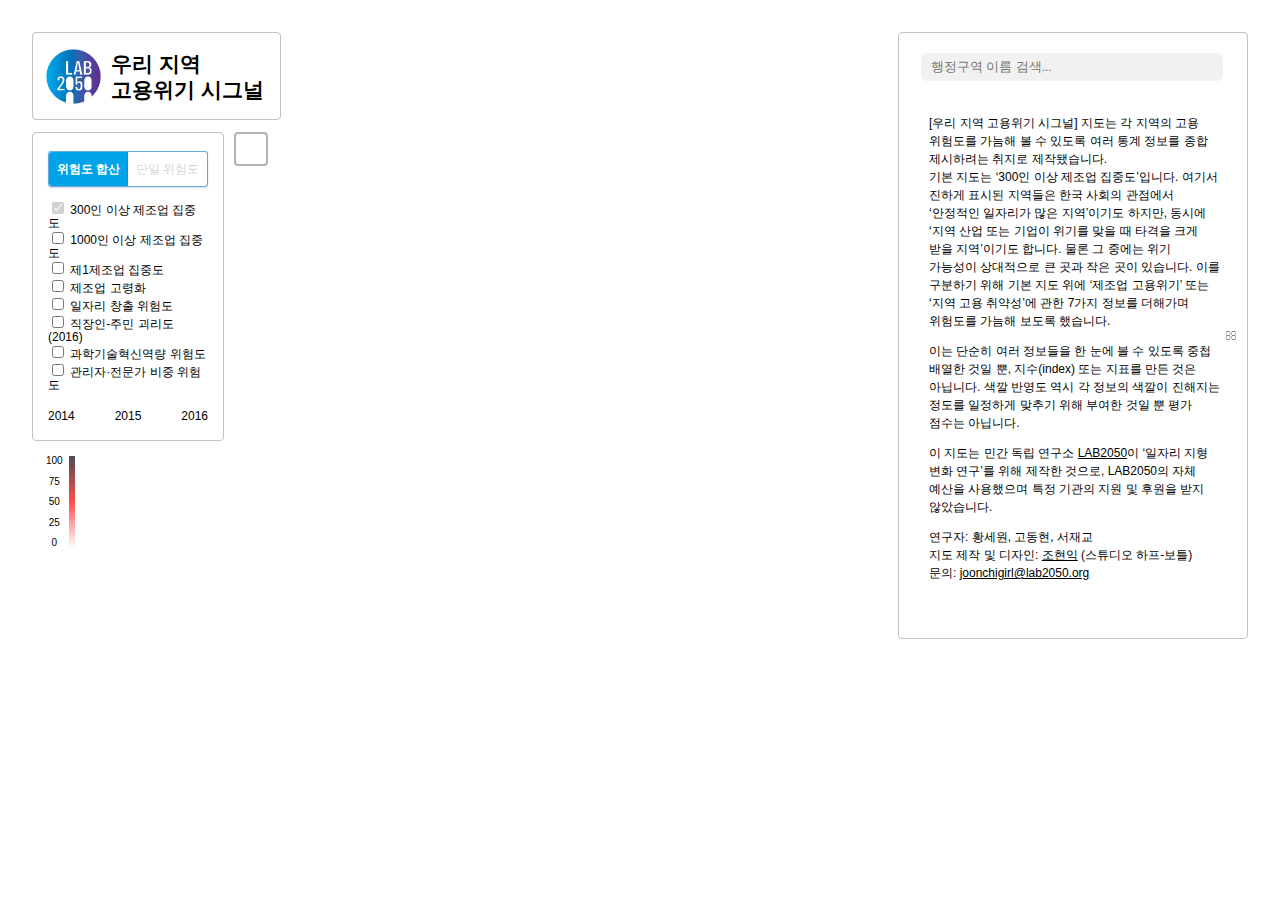
==== commit e8c2d151: "300인 이상 제조업 집중도 scope 재조정, 데이터 오류 바로잡음" ====
--- a/index.html
+++ b/index.html
@@ -123,11 +123,11 @@
 				</div>
 				<div class="ui checkbox" id="checkUI_R_COSTII"> 
 					<input type="checkbox" id="check_R_COSTII" > 
-					<label> 과학기술혁신 역량 위험도</label>
+					<label> 과학기술혁신역량 위험도</label>
 				</div>
 				<div class="ui checkbox" id="checkUI_expertRate"> 
 					<input type="checkbox" id="check_expertRate" > 
-					<label> 관리자, 전문가 비중 위험도</label>
+					<label> 관리자·전문가 비중 위험도</label>
 				</div>
 			</div>
 
@@ -158,11 +158,11 @@
 				</div>
 				<div class="ui radio checkbox" id="radioUI_R_COSTII"> 
 					<input type="radio" name="radioButton" id="radio_R_COSTII"> 
-					<label> 과학기술혁신 역량 위험도</label>
+					<label> 과학기술혁신역량 위험도</label>
 				</div>
 				<div class="ui radio checkbox" id="radioUI_expertRate"> 
 					<input type="radio" name="radioButton" id="radio_expertRate"> 
-					<label> 관리자, 전문가 비중 위험도</label>
+					<label> 관리자·전문가 비중 위험도</label>
 				</div>
 			</div>
 
@@ -242,7 +242,7 @@
 				<div class="dataValue"></div>
 				<div class="dataName" id="dataLegend_municipal"><i class="info circle icon"> </i>데이터 구성 및 출처</div>
 				<div id="description_additional_note"></div>
-				<div id="description_municipal_total">* 이 연구는 300인 이상 대기업의 제조업 종사자가 존재하는 지역을 분석하고 있습니다. 지역 내에 해당 기업 사업체가 없을 경우, 연구대상에서 제외했습니다.</div>
+				<div id="description_municipal_total">* 이 연구는 300인 이상 대기업의 제조업 종사자의 비율이 1% 이상인 지역을 분석하고 있습니다. 이 비율이 1% 미만이거나 300인 이상 제조업체가 없는 지역은, 지도에서 색상을 표시하지 않았습니다.</div>
 			</div>
 		</div>
 
@@ -276,7 +276,7 @@
 
 		<div class="scrolling content" id="modal_content">
 			<div class="data_explanation">
-				<p>이 지도는 시군구 단위, 연도별로 데이터를 반영했습니다. 사용된 모든 데이터는 공개적으로 접근 가능한 것입니다.</p>
+				<p>이 지도는 시·군·자치구 단위, 연도별로 데이터를 반영했습니다. 사용된 모든 데이터는 공개적으로 접근 가능한 것입니다.</p>
 				<p>① ‘일자리 창출 위험도’ 정보에 사용된 데이터는 통계청 원격프로그램 사용 승인을 통해서 확보했으며, 이 과정에서 통계청으로부터 ‘지역 간 직접 비교가 가능한 수치는 공개하지 말 것’을 요청받았기에 색깔 반영도만 표기했습니다.</p>
 				<p>② ‘직장인-주민 괴리도’ 정보에 사용된 데이터는 2016년부터 집계가 시작되었으므로 2014년, 2015년 지도에도 2016년 데이터가 표시됐습니다. </p>
 				<p>③ ‘과학기술혁신역량 위험도’에 사용된 데이터는 광역 단위로 반영되었습니다.</p>
@@ -297,12 +297,12 @@
 					<div class="explanation"> 
 						<table class="ui unstackable celled collapsing table explanation_table">
 							<thead><tr>
-								<th>0%</th>
 								<th>1%<br>미만</th>
 								<th>~2%</th>
 								<th>~3%</th>
 								<th>~4%</th>
 								<th>~5%</th>
+								<th>~6%</th>
 								<th>~7.5%</th>
 								<th>~10%</th>
 								<th>~15%</th>
@@ -326,7 +326,10 @@
 					</div>
 				</div>
 				<div class="explanation_line">
-					이 지도는 제조업 대기업 고용 의존도가 높은 지역의 고용 위험도를 보여주기 위한 것으로, 그 의존도가 높지 않은 지역의 위험도가 다른 정보들에 의해서 과다하게 나타나지 않도록 ‘300인 이상 제조업 대기업 집중도’의 색깔반영도를 다른 정보의 3배로 반영했습니다.
+					<div class="explanation_title"></div>
+					<div class="explanation"> 
+						이 지도는 제조업 대기업 고용 의존도가 높은 지역의 고용 위험도를 보여주기 위한 것으로, 그 의존도가 높지 않은 지역의 위험도가 다른 정보들에 의해서 과다하게 나타나지 않도록 ‘300인 이상 제조업 대기업 집중도’의 색상 반영도를 다른 정보의 3배로 반영했습니다.
+					</div>
 				</div>
 			</div>
 
@@ -344,12 +347,12 @@
 					<div class="explanation"> 
 						<table class="ui unstackable celled collapsing table explanation_table">
 							<thead><tr>
-								<th>0%</th>
-								<th>1% 미만</th>
+								<th>1%<br>미만</th>
 								<th>~2%</th>
 								<th>~3%</th>
 								<th>~4%</th>
 								<th>~5%</th>
+								<th>~6%</th>
 							</tr></thead> 
 							<tbody><tr>
 								<td style="background-color: hsl(0, 100%, 100%);">0</td>
@@ -379,7 +382,10 @@
 					</div>
 				</div>
 				<div class="explanation_line">
-					이 지도는 제조업 대기업 고용 의존도가 높은 지역의 고용 위험도를 보여주기 위한 것으로, 그 의존도가 높지 않은 지역의 위험도가 다른 정보들에 의해서 과다하게 나타나지 않도록 ‘300인 이상 제조업 대기업 집중도’의 색깔반영도를 다른 정보의 3배로 반영했습니다.
+					<div class="explanation_title"></div>
+					<div class="explanation"> 
+						이 지도는 제조업 대기업 고용 의존도가 높은 지역의 고용 위험도를 보여주기 위한 것으로, 그 의존도가 높지 않은 지역의 위험도가 다른 정보들에 의해서 과다하게 나타나지 않도록 ‘300인 이상 제조업 대기업 집중도’의 색상 반영도를 다른 정보의 3배로 반영했습니다.
+					</div>
 				</div>
 			</div>
 		</div>
--- a/css/style.css
+++ b/css/style.css
@@ -512,7 +512,7 @@
 	left: 40px;
 	width: auto;
 	height: 108px;
-	padding: 8px 8px 8px 6px;
+	padding: 8px 6px 8px 6px;
 
 	display: flex;
 
@@ -781,7 +781,11 @@
 				font-weight: 300;
 			}
 			.score_storage .dataName {
-				font-weight: 300;
+				width: 100%;
+				text-align: right;
+				font-size: 10px;
+				font-weight: 400;
+				color: #252525;
 			}
 
 			.unlayered {
@@ -790,6 +794,9 @@
 				.unlayered .score {
 					visibility: hidden;
 				} 
+				.unlayered .dataValue {
+					color: #ccc;
+				}
 				.unlayered .dataName {
 					display: none;
 				}
@@ -805,12 +812,12 @@
 		}
 
 			#score_municipal_total .scoreName {
-				width: 60%;
+				width: 30%;
 				font-weight: 600;
 			}
 
 			#score_municipal_total .score {
-				width: 15%;
+				width: 45%;
 				font-weight: 300;
 				text-align: right;
 			}
@@ -976,7 +983,7 @@
 			}
 
 			#dataLegend_modal .explanation {
-
+				max-width: calc(100% - 116px);
 			}
 
 				#dataLegend_modal .explanation .source {
@@ -1028,6 +1035,7 @@
 				margin: 0 0 4px 0;
 			}
 			#dataLegend_modal .explanation {
+				max-width: none;
 				line-height: 1.5;
 			}
 				#dataLegend_modal .explanation .source {
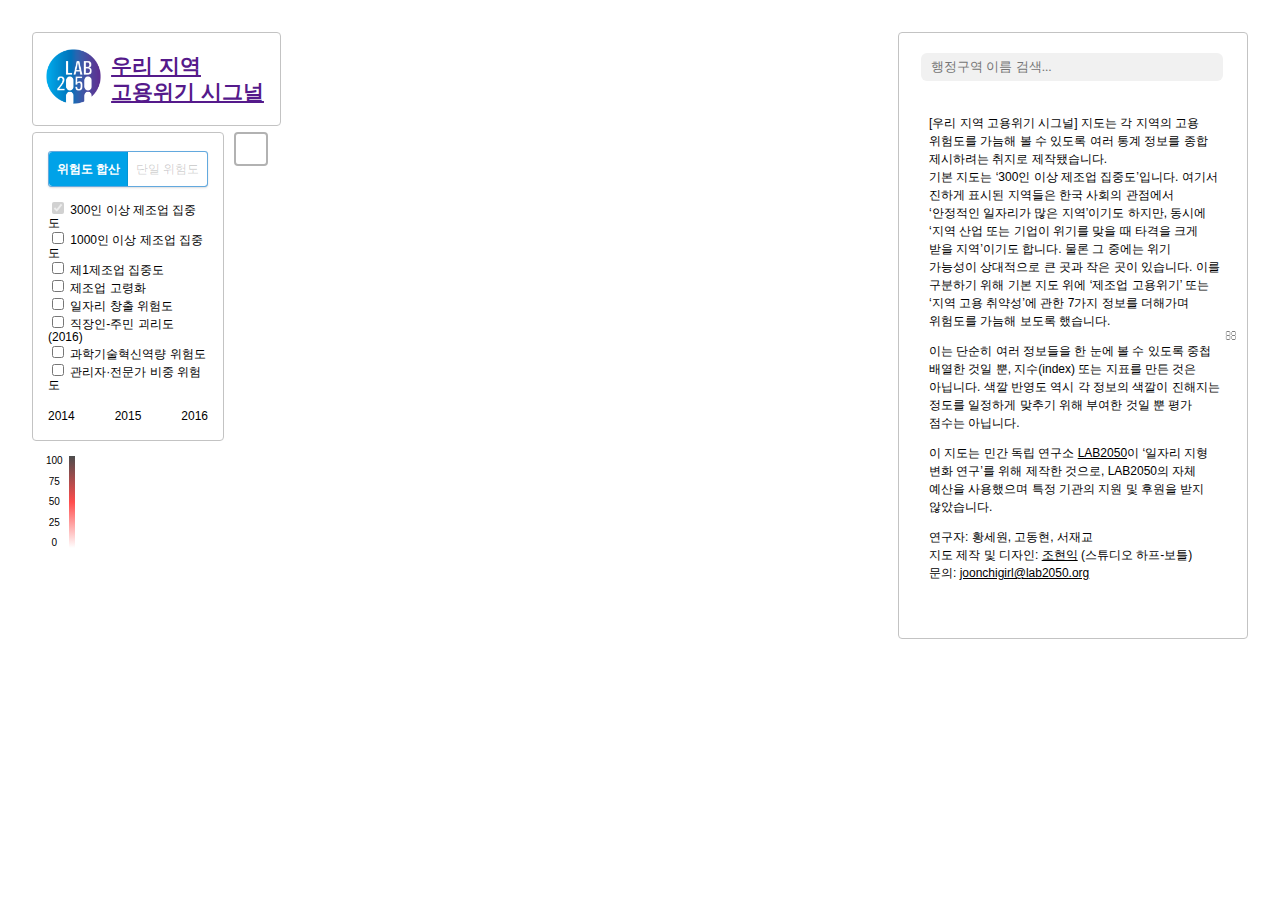
==== commit a49583e3: "Google Analytics 적용" ====
--- a/index.html
+++ b/index.html
@@ -1,6 +1,16 @@
 <!doctype html>
 <html>
 <head>
+	<!-- Global site tag (gtag.js) - Google Analytics -->
+	<script async src="https://www.googletagmanager.com/gtag/js?id=UA-129343110-1"></script>
+	<script>
+		window.dataLayer = window.dataLayer || [];
+		function gtag(){dataLayer.push(arguments);}
+		gtag('js', new Date());
+
+		gtag('config', 'UA-129343110-1');
+	</script>
+	
 	<title>우리 지역 고용위기 시그널 - LAB2050</title>
 
 	<!-- meta tag, favicon -->
@@ -82,7 +92,11 @@
 
 	<div id="map_background"></div>
 
-	<a id="site_title" href=""><img src="@images/lab2050_colour.png"/><div>우리 지역 <br>고용위기 시그널</div></a>
+	<!-- <a id="site_title" href=""><img src="@images/lab2050_colour.png"/><div>우리 지역 <br>고용위기 시그널</div></a> -->
+	<div id="site_title">
+		<a id="site_title_logo" href="https://lab2050.org" target="_blank"><img src="@images/lab2050_colour.png"/></a>
+		<a id="site_title_text" href="">우리 지역 <br>고용위기 시그널</a>
+	</div>
 
 	<i class="info circle icon" id="dataLegend_mapNav"></i>
 	<i class="setting icon" id="mapNav_popup"></i>
@@ -280,7 +294,8 @@
 				<p>① ‘일자리 창출 위험도’ 정보에 사용된 데이터는 통계청 원격프로그램 사용 승인을 통해서 확보했으며, 이 과정에서 통계청으로부터 ‘지역 간 직접 비교가 가능한 수치는 공개하지 말 것’을 요청받았기에 색깔 반영도만 표기했습니다.</p>
 				<p>② ‘직장인-주민 괴리도’ 정보에 사용된 데이터는 2016년부터 집계가 시작되었으므로 2014년, 2015년 지도에도 2016년 데이터가 표시됐습니다. </p>
 				<p>③ ‘과학기술혁신역량 위험도’에 사용된 데이터는 광역 단위로 반영되었습니다.</p>
-				<br>데이터별 자세한 설명 및 출처, 색깔 반영도는 아래와 같습니다. 사용한 원데이터는 <a href="https://docs.google.com/spreadsheets/d/1ta1gsoFjL3PcDjd022RgspA7RqGNz6Li9X9sbJwVMD0/edit#gid=0" target="_blank">이 곳</a>에서 Google Spreadsheet로 확인할 수 있습니다.<br>
+				<p>④ ‘관리자·전문가 비중 위험도’에 사용된 데이터 중 자치구에 적용된 데이터는 광역시 단위로 반영되었습니다.</p>
+				<br>데이터별 자세한 설명 및 출처, 색깔 반영도는 아래와 같습니다. 사용한 원데이터는 <a href="https://docs.google.com/spreadsheets/d/1ta1gsoFjL3PcDjd022RgspA7RqGNz6Li9X9sbJwVMD0/edit#gid=0" target="_blank">이 곳</a>에서 Google Spreadsheet를 통해 확인할 수 있습니다.<br>
 			</div>
 
 			<div class="data_explanation" id="singleTable_30degree">
@@ -288,7 +303,7 @@
 				<div class="explanation_line">
 					<div class="explanation_title">원데이터 및 출처</div>
 					<div class="explanation"> 
-						300인 이상 제조업체 종사자수 / 전체 제조업체 종사자수 (시·군·자치구 기준, %)
+						300인 이상 제조업체 종사자수 / 전체 종사자수 (시·군·자치구 기준, %)
 						<div class="source">고용노동부, 사업체노동실태현황</div> 
 					</div>
 				</div>
@@ -338,7 +353,7 @@
 				<div class="explanation_line">
 					<div class="explanation_title">원데이터 및 출처</div>
 					<div class="explanation"> 
-						300인 이상 제조업체 종사자수 / 전체 제조업체 종사자수 (시·군·자치구 기준, %)
+						300인 이상 제조업체 종사자수 / 전체 종사자수 (시·군·자치구 기준, %)
 						<div class="source">고용노동부, 사업체노동실태현황</div> 
 					</div>
 				</div>
--- a/css/style.css
+++ b/css/style.css
@@ -775,11 +775,16 @@
 				text-align: right;
 				font-weight: 600;
 			}
-			.score_storage .score {
+			.score_storage .score, .score_storage .score_dash {
 				width: 15%;
 				text-align: right;
 				font-weight: 300;
 			}
+				.score_storage .score_dash {
+					display: none;
+					font-weight: 600;
+					padding-right: 2px;
+				}
 			.score_storage .dataName {
 				width: 100%;
 				text-align: right;
@@ -791,14 +796,23 @@
 			.unlayered {
 				color: #ccc;
 			}
+				.unlayered .scoreName {
+					/*font-weight: 400;*/
+				} 
 				.unlayered .score {
-					visibility: hidden;
+					/*visibility: hidden;*/
+					display: none;
+				} 
+				.unlayered .score_dash {
+					display: initial;
 				} 
 				.unlayered .dataValue {
-					color: #ccc;
+					visibility: hidden;
+					/*color: #ccc;*/
 				}
 				.unlayered .dataName {
 					display: none;
+					color: #ccc;
 				}
 
 		#score_municipal_total {
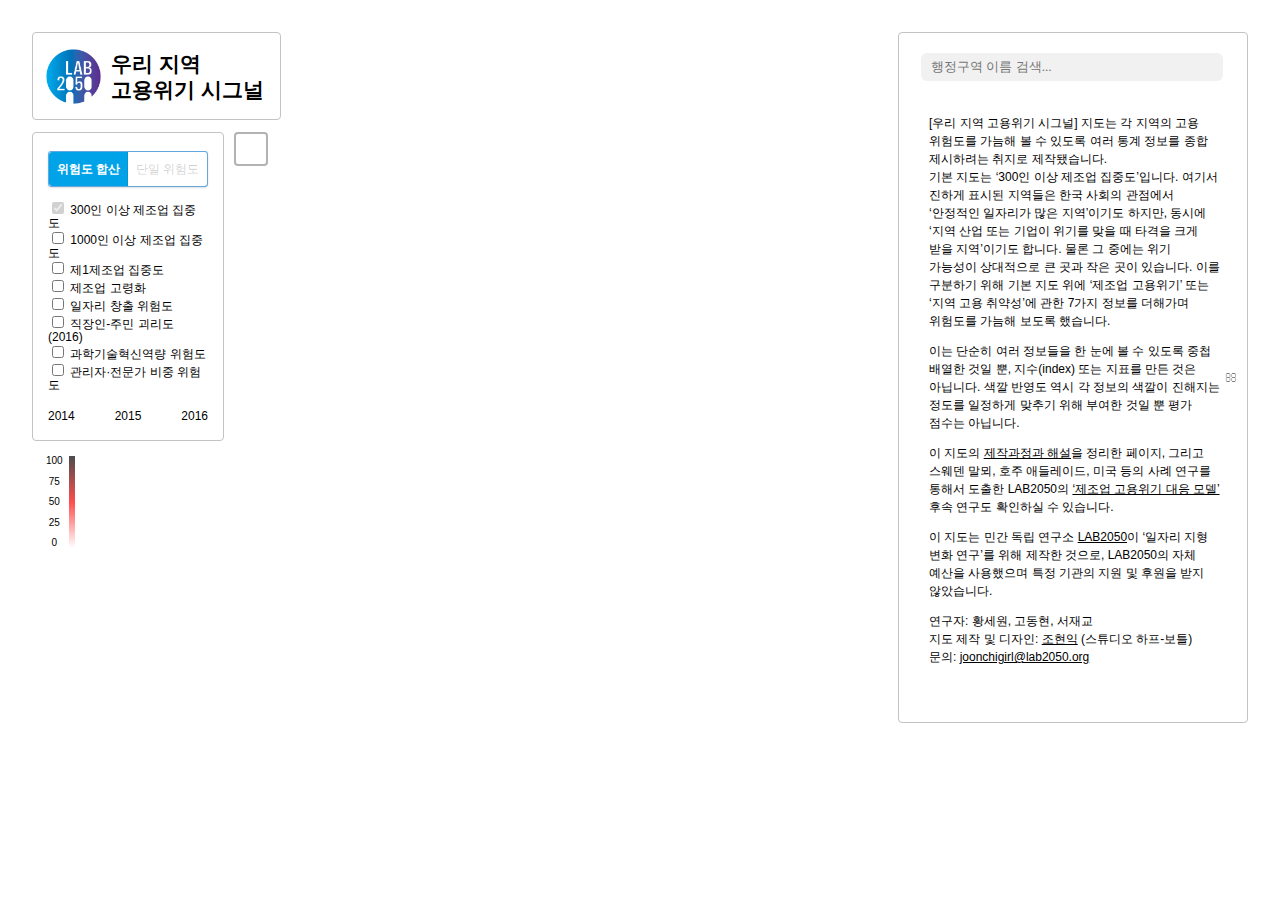
==== commit 11bfcbb7: "province 경계색 조정, 초기 코멘트 추가." ====
--- a/index.html
+++ b/index.html
@@ -220,6 +220,7 @@
 			<p>[우리 지역 고용위기 시그널] 지도는 각 지역의 고용 위험도를 가늠해 볼 수 있도록 여러 통계 정보를 종합 제시하려는 취지로 제작됐습니다.<br>
 			기본 지도는 ‘300인 이상 제조업 집중도’입니다. 여기서 진하게 표시된 지역들은 한국 사회의 관점에서 ‘안정적인 일자리가 많은 지역’이기도 하지만, 동시에 ‘지역 산업 또는 기업이 위기를 맞을 때 타격을 크게 받을 지역’이기도 합니다. 물론 그 중에는 위기 가능성이 상대적으로 큰 곳과 작은 곳이 있습니다. 이를 구분하기 위해 기본 지도 위에 ‘제조업 고용위기’ 또는 ‘지역 고용 취약성’에 관한 7가지 정보를 더해가며 위험도를 가늠해 보도록 했습니다.</p>
 			<p>이는 단순히 여러 정보들을 한 눈에 볼 수 있도록 중첩 배열한 것일 뿐, 지수(index) 또는 지표를 만든 것은 아닙니다. 색깔 반영도 역시 각 정보의 색깔이 진해지는 정도를 일정하게 맞추기 위해 부여한 것일 뿐 평가 점수는 아닙니다.</p>
+			<p>이 지도의 <a class="paragraph_link" href="https://comjoy91.github.io/workmap-journalism" target="_blank">제작과정과 해설</a>을 정리한 페이지, 그리고 스웨덴 말뫼, 호주 애들레이드, 미국 등의 사례 연구를 통해서 도출한 LAB2050의 <a class="paragraph_link" href="https://medium.com/lab2050/%EA%B0%80%EC%9E%A5-%EC%95%88%EC%A0%95%EC%A0%81%EC%9D%B8-%EC%9D%BC%EC%9E%90%EB%A6%AC%EA%B0%80-%ED%9D%94%EB%93%A4%EB%A6%B0%EB%8B%A4-%EB%8B%A4%EB%A5%B8-%ED%95%B4%EB%B2%95%EC%9D%B4-%ED%95%84%EC%9A%94%ED%95%98%EB%8B%A4-36bd7b4430ab" target="_blank">‘제조업 고용위기 대응 모델’</a> 후속 연구도 확인하실 수 있습니다.
 			<p>이 지도는 민간 독립 연구소 <a class="paragraph_link" href="https://lab2050.org/" target="_blank">LAB2050</a>이 ‘일자리 지형 변화 연구’를 위해 제작한 것으로, LAB2050의 자체 예산을 사용했으며 특정 기관의 지원 및 후원을 받지 않았습니다.
 			<p>연구자: 황세원, 고동현, 서재교<br>
 				지도 제작 및 디자인: <a class="paragraph_link" href="mailto:workingHyunik@gmail.com">조현익</a> (스튜디오 하프-보틀)<br>
--- a/css/style.css
+++ b/css/style.css
@@ -38,10 +38,16 @@
 	text-align: center;
 	width: auto;
 	height: auto;
-	padding: 6px 6px 5px 6px;
-	margin-top: -50px;
-	font: 10px sans-serif;
-	background: #ddd;
+	padding: 6px 12px 6px 12px;
+	margin-top: -12px;
+	opacity: 0.9;
+
+	font-size: 10px; 
+	font-family: 'Spoqa Han Sans', sans-serif;
+	font-weight: 400;
+	line-height: 1.4;
+	color: #ffffff;
+	background: #2861b1;
 	pointer-events: none;
 
 	overflow: hidden;
@@ -113,19 +119,25 @@
 	background: #ffffff;
 	border: 1px solid #c3c3c3;
 	border-radius: 4px;
-	cursor: pointer;
 
 	color: #000000;
 	text-decoration: none;
 }
-
-	#site_title img {
-		height: 2.6em;
-		margin: 0 0.5em 0 0;
-	}
-	#site_title div {
-		padding: 0.1em 0 0 0;
-	}
+		#site_title_logo {
+			width: 2.6em;
+			height: 2.6em;
+			margin: 0 0.5em 0 0;
+			cursor: pointer;
+		}
+			#site_title_logo img {
+				height: 100%;
+			}
+		#site_title_text {
+			padding: 0.1em 0 0 0;
+			color: #000000;
+			text-decoration: none;
+			cursor: pointer;
+		}
 
 
 #mapNav_popup {
@@ -163,8 +175,7 @@
 		padding: 8px 8px 7px 48px;
 		border: 2px solid rgba(0,0,0,0.3);
 	}
-		#site_title img {
-			height: 2.6em;
+		#site_title_logo {
 			margin: 0 0.6em 0 0;
 		}
 	#mapNav_popup {
@@ -181,8 +192,7 @@
 		padding: 8px 8px 7px 48px;
 		border: 2px solid rgba(0,0,0,0.3);
 	}
-		#site_title img {
-			height: 2.6em;
+		#site_title_logo {
 			margin: 0 0.6em 0 0;
 		}
 	#mapNav_popup {
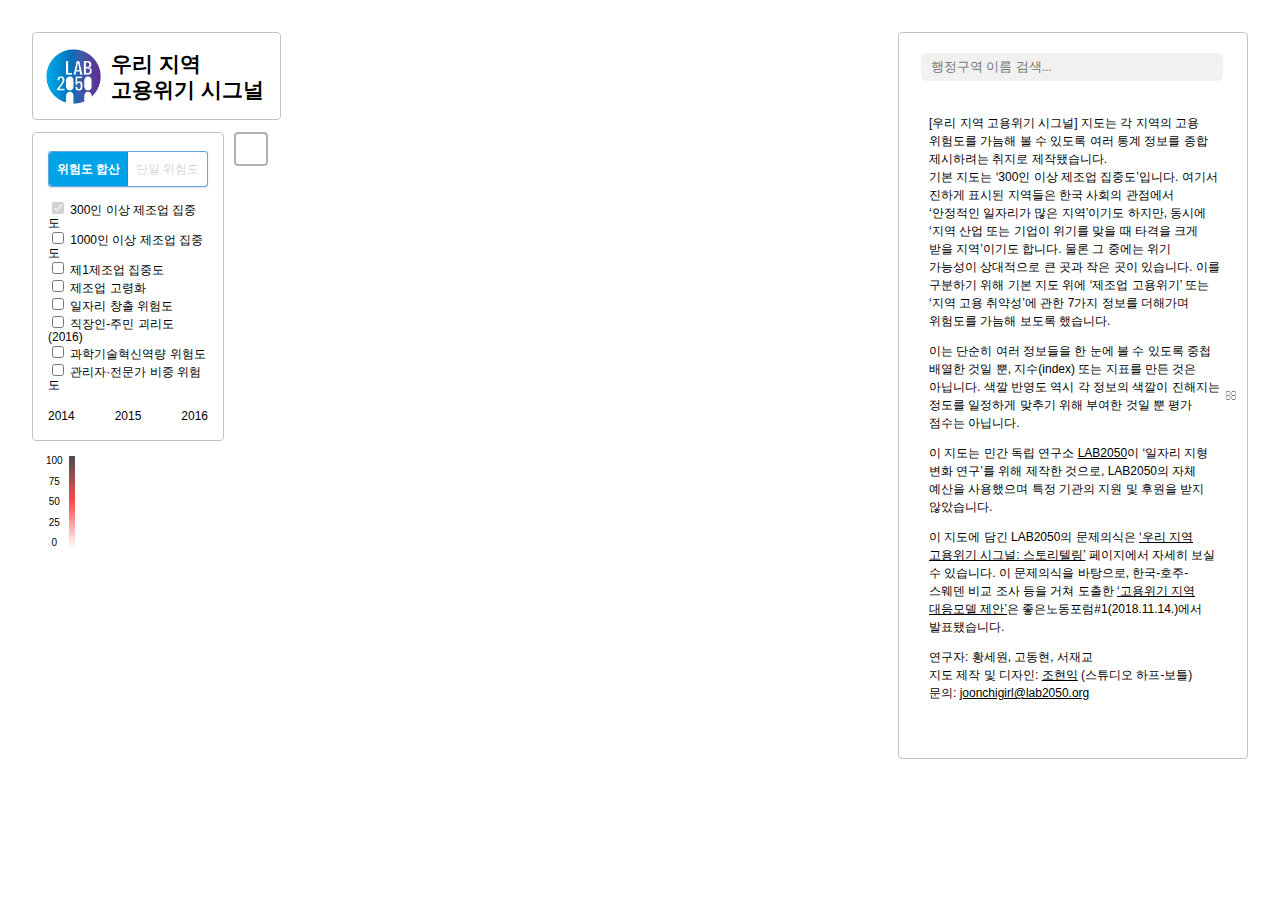
==== commit a24f15f3: "페이지 첫 텍스트 수정" ====
--- a/index.html
+++ b/index.html
@@ -10,6 +10,7 @@
 
 		gtag('config', 'UA-129343110-1');
 	</script>
+	
 	
 	<title>우리 지역 고용위기 시그널 - LAB2050</title>
 
@@ -92,7 +93,6 @@
 
 	<div id="map_background"></div>
 
-	<!-- <a id="site_title" href=""><img src="@images/lab2050_colour.png"/><div>우리 지역 <br>고용위기 시그널</div></a> -->
 	<div id="site_title">
 		<a id="site_title_logo" href="https://lab2050.org" target="_blank"><img src="@images/lab2050_colour.png"/></a>
 		<a id="site_title_text" href="">우리 지역 <br>고용위기 시그널</a>
@@ -103,7 +103,7 @@
 
 	<div class="ui popup bottom right" id="mapNav">
 
-		<div id="mapLayer">
+		<div id="mapLayer"><!-- 지도 레이어 선택 -->
 
 			<div class="ui two item menu" id="mapLayer_menu">
 				<a class="active item" data-tab="multiLayer" id="menu_multiLayer">위험도 합산</a>
@@ -183,7 +183,7 @@
 		</div>
 
 
-		<div id="mapYear">
+		<div id="mapYear"><!-- 년도 선택 -->
 			<div id="mapYear_slider"></div>
 			<div id="year_integer">
 				<div>2014</div> <div>2015</div> <div>2016</div>
@@ -191,13 +191,13 @@
 		</div>
 	</div>
 
-	<div class="scoreLegend" id="scoreLegend_multiLayer">
+	<div class="scoreLegend" id="scoreLegend_multiLayer"><!-- multi-layer 지표 색상 -->
 		<div class="score_integer">
 			<div>0</div> <div>25</div> <div>50</div> <div>75</div> <div>100</div>
 		</div>
 		<div class="score_gradient"></div>
 	</div>
-	<div class="scoreLegend" id="scoreLegend_singleLayer" style="display: none;">
+	<div class="scoreLegend" id="scoreLegend_singleLayer" style="display: none;"><!-- single-layer 지표 색상 -->
 		<div class="score_integer">
 			<div>낮은<br>위험</div> <div>높은<br>위험</div>
 		</div>
@@ -205,9 +205,9 @@
 	</div>
 
 
-	<div id="dataInfo">
-
-		<div class="ui fluid search" id="feature_search">
+	<div id="dataInfo"><!-- 데스크탑 우측 / 모바일 하단 지역별 정보 -->
+
+		<div class="ui fluid search" id="feature_search"><!-- 지역명 검색 -->
 			<div class="ui icon input">
 				<input class="prompt" type="text" id="search_input" name="name" placeholder="행정구역 이름 검색...">
 				<i class="search icon" id="search_button"></i>
@@ -220,20 +220,20 @@
 			<p>[우리 지역 고용위기 시그널] 지도는 각 지역의 고용 위험도를 가늠해 볼 수 있도록 여러 통계 정보를 종합 제시하려는 취지로 제작됐습니다.<br>
 			기본 지도는 ‘300인 이상 제조업 집중도’입니다. 여기서 진하게 표시된 지역들은 한국 사회의 관점에서 ‘안정적인 일자리가 많은 지역’이기도 하지만, 동시에 ‘지역 산업 또는 기업이 위기를 맞을 때 타격을 크게 받을 지역’이기도 합니다. 물론 그 중에는 위기 가능성이 상대적으로 큰 곳과 작은 곳이 있습니다. 이를 구분하기 위해 기본 지도 위에 ‘제조업 고용위기’ 또는 ‘지역 고용 취약성’에 관한 7가지 정보를 더해가며 위험도를 가늠해 보도록 했습니다.</p>
 			<p>이는 단순히 여러 정보들을 한 눈에 볼 수 있도록 중첩 배열한 것일 뿐, 지수(index) 또는 지표를 만든 것은 아닙니다. 색깔 반영도 역시 각 정보의 색깔이 진해지는 정도를 일정하게 맞추기 위해 부여한 것일 뿐 평가 점수는 아닙니다.</p>
-			<p>이 지도의 <a class="paragraph_link" href="https://comjoy91.github.io/workmap-journalism" target="_blank">제작과정과 해설</a>을 정리한 페이지, 그리고 스웨덴 말뫼, 호주 애들레이드, 미국 등의 사례 연구를 통해서 도출한 LAB2050의 <a class="paragraph_link" href="https://medium.com/lab2050/%EA%B0%80%EC%9E%A5-%EC%95%88%EC%A0%95%EC%A0%81%EC%9D%B8-%EC%9D%BC%EC%9E%90%EB%A6%AC%EA%B0%80-%ED%9D%94%EB%93%A4%EB%A6%B0%EB%8B%A4-%EB%8B%A4%EB%A5%B8-%ED%95%B4%EB%B2%95%EC%9D%B4-%ED%95%84%EC%9A%94%ED%95%98%EB%8B%A4-36bd7b4430ab" target="_blank">‘제조업 고용위기 대응 모델’</a> 후속 연구도 확인하실 수 있습니다.
-			<p>이 지도는 민간 독립 연구소 <a class="paragraph_link" href="https://lab2050.org/" target="_blank">LAB2050</a>이 ‘일자리 지형 변화 연구’를 위해 제작한 것으로, LAB2050의 자체 예산을 사용했으며 특정 기관의 지원 및 후원을 받지 않았습니다.
+			<p>이 지도는 민간 독립 연구소 <a class="paragraph_link" href="https://lab2050.org/" target="_blank">LAB2050</a>이 ‘일자리 지형 변화 연구’를 위해 제작한 것으로, LAB2050의 자체 예산을 사용했으며 특정 기관의 지원 및 후원을 받지 않았습니다.</p>
+			<p>이 지도에 담긴 LAB2050의 문제의식은 <a class="paragraph_link" href="https://comjoy91.github.io/workmap-journalism" target="_blank">‘우리 지역 고용위기 시그널: 스토리텔링’</a> 페이지에서 자세히 보실 수 있습니다. 이 문제의식을 바탕으로, 한국-호주-스웨덴 비교 조사 등을 거쳐 도출한 <a class="paragraph_link" href="https://medium.com/lab2050/%EA%B0%80%EC%9E%A5-%EC%95%88%EC%A0%95%EC%A0%81%EC%9D%B8-%EC%9D%BC%EC%9E%90%EB%A6%AC%EA%B0%80-%ED%9D%94%EB%93%A4%EB%A6%B0%EB%8B%A4-%EB%8B%A4%EB%A5%B8-%ED%95%B4%EB%B2%95%EC%9D%B4-%ED%95%84%EC%9A%94%ED%95%98%EB%8B%A4-36bd7b4430ab" target="_blank">‘고용위기 지역 대응모델 제안’</a>은 좋은노동포럼#1(2018.11.14.)에서 발표됐습니다.</p>
 			<p>연구자: 황세원, 고동현, 서재교<br>
 				지도 제작 및 디자인: <a class="paragraph_link" href="mailto:workingHyunik@gmail.com">조현익</a> (스튜디오 하프-보틀)<br>
 				문의: <a class="paragraph_link" href="mailto:joonchigirl@lab2050.org">joonchigirl@lab2050.org</a></p>
 		</div>
 
-		<div class="ui top secondary pointing menu" id="nameContainer" style="display: none">
+		<div class="ui top secondary pointing menu" id="nameContainer" style="display: none"><!-- 지역명 -->
 			<a class="active item" data-tab="municipal" id="municipal_name"></a>
 			<a class="item" data-tab="province" id="province_name"></a>
 			<a class="right item" id="cancel_selecting">✕</a>
 		</div>
 
-		<div class="ui bottom segment active tab" data-tab="municipal" id="result_municipal" style="display: none">
+		<div class="ui bottom segment active tab" data-tab="municipal" id="result_municipal" style="display: none"><!-- municipal information -->
 			<div class="basicInfo_storage" id="basicInfo_municipal">
 				<div class="basicInfo" id="population_municipal"></div>
 				<div class="basicInfo" id="mean_age_municipal"></div>
@@ -261,7 +261,7 @@
 			</div>
 		</div>
 
-		<div class="ui bottom segment tab" data-tab="province" id="result_province" style="display: none">
+		<div class="ui bottom segment tab" data-tab="province" id="result_province" style="display: none"><!-- province information -->
 			<div class="basicInfo_storage" id="basicInfo_province">
 				<div class="basicInfo" id="population_province"></div>
 				<div class="basicInfo" id="mean_age_province"></div>
@@ -285,7 +285,7 @@
 	</div>
 
 
-	<div class="ui modal" id="dataLegend_modal">
+	<div class="ui modal" id="dataLegend_modal"><!-- modal: 통계 출처 소개 -->
 		<i class="close icon"></i>
 		<div class="header">데이터 구성 및 출처<a href="https://docs.google.com/spreadsheets/d/1ta1gsoFjL3PcDjd022RgspA7RqGNz6Li9X9sbJwVMD0/edit#gid=0" target="_blank">원데이터 보기</a></div>
 
@@ -299,7 +299,7 @@
 				<br>데이터별 자세한 설명 및 출처, 색깔 반영도는 아래와 같습니다. 사용한 원데이터는 <a href="https://docs.google.com/spreadsheets/d/1ta1gsoFjL3PcDjd022RgspA7RqGNz6Li9X9sbJwVMD0/edit#gid=0" target="_blank">이 곳</a>에서 Google Spreadsheet를 통해 확인할 수 있습니다.<br>
 			</div>
 
-			<div class="data_explanation" id="singleTable_30degree">
+			<div class="data_explanation" id="singleTable_30degree"><!-- 300인 이상 데이터 소개: 데스크탑용 1줄짜리 표 -->
 				<h1>300인 이상 제조업 집중도 (기본지도)</h1>
 				<div class="explanation_line">
 					<div class="explanation_title">원데이터 및 출처</div>
@@ -349,7 +349,7 @@
 				</div>
 			</div>
 
-			<div class="data_explanation" id="twinTable_30degree">
+			<div class="data_explanation" id="twinTable_30degree"><!-- 300인 이상 데이터 소개: 모바일용 2줄짜리 표 -->
 				<h1>300인 이상 제조업 집중도 (기본지도)</h1>
 				<div class="explanation_line">
 					<div class="explanation_title">원데이터 및 출처</div>
@@ -404,6 +404,8 @@
 					</div>
 				</div>
 			</div>
+
+			<!-- 그 외 데이터는 @json_data/scoreLegend.js와 js/dataLegend_modal.js에서 읽어들임. -->
 		</div>
 
 
